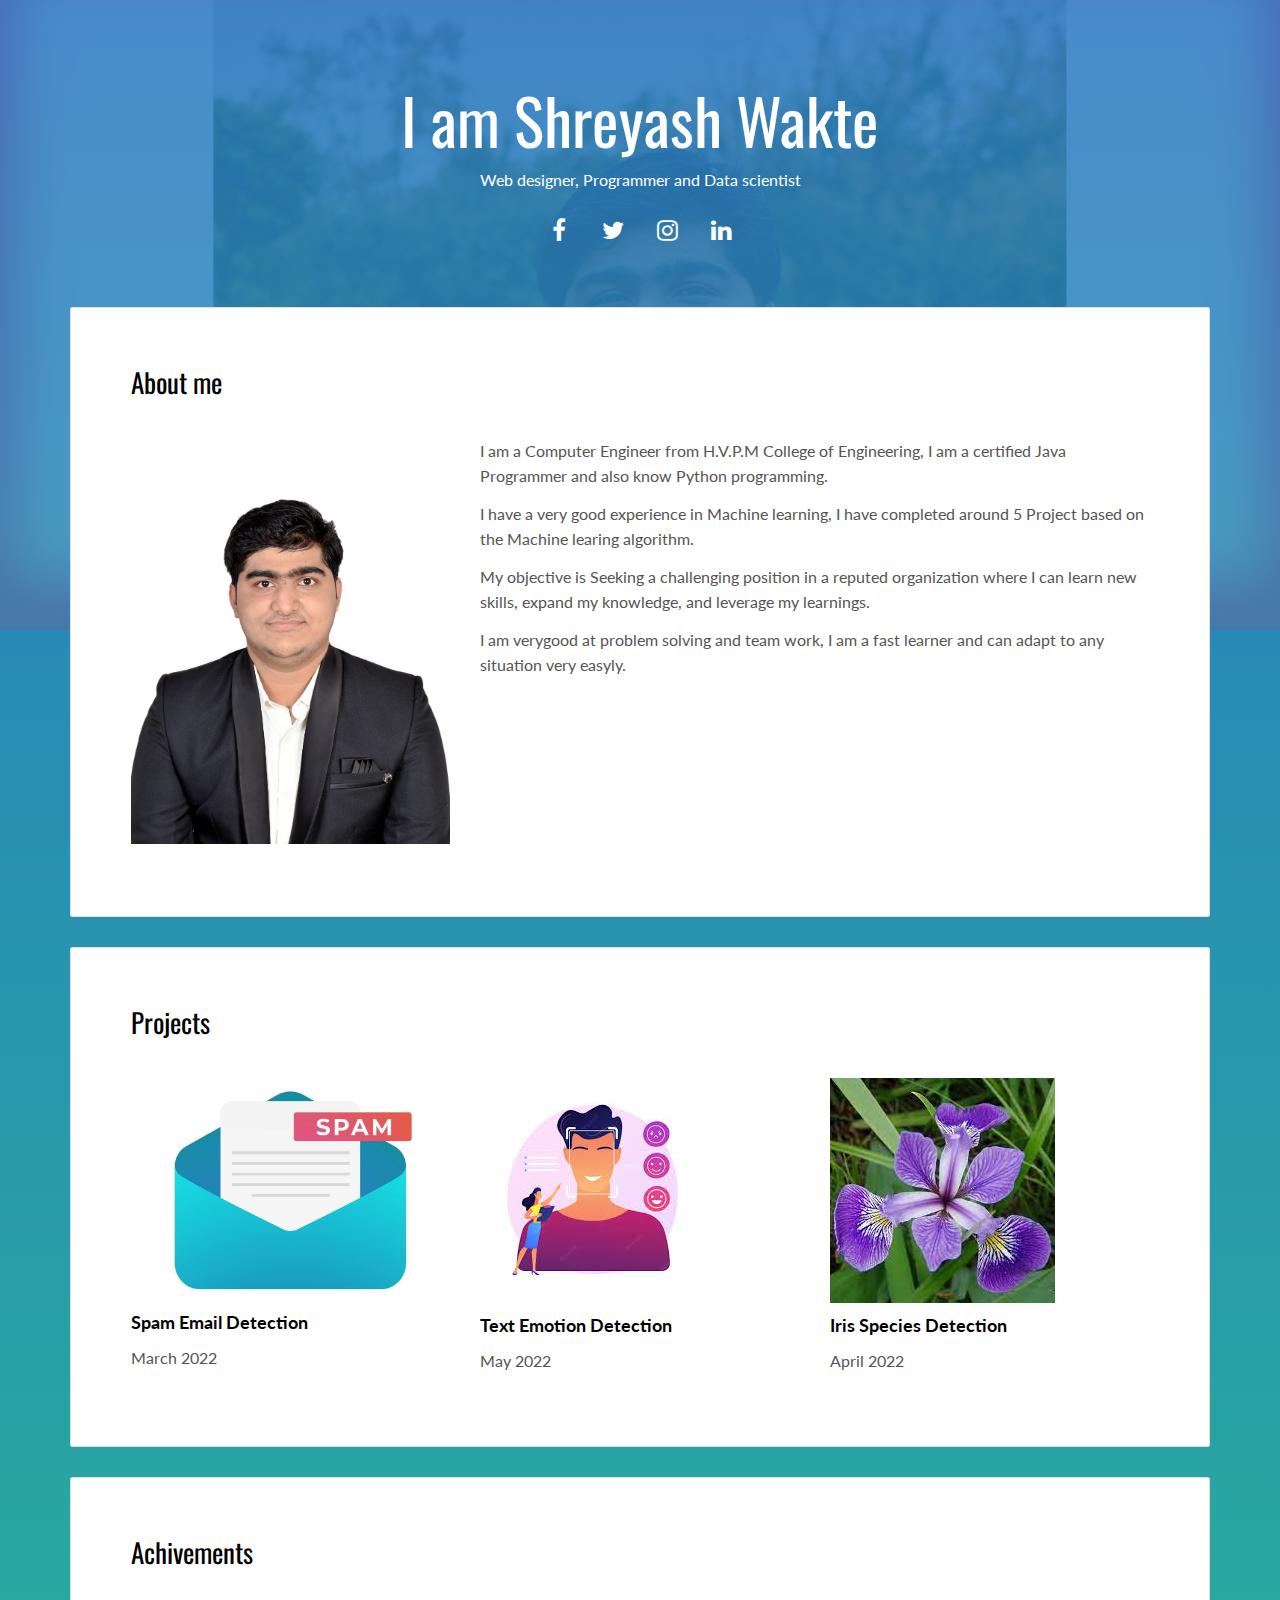
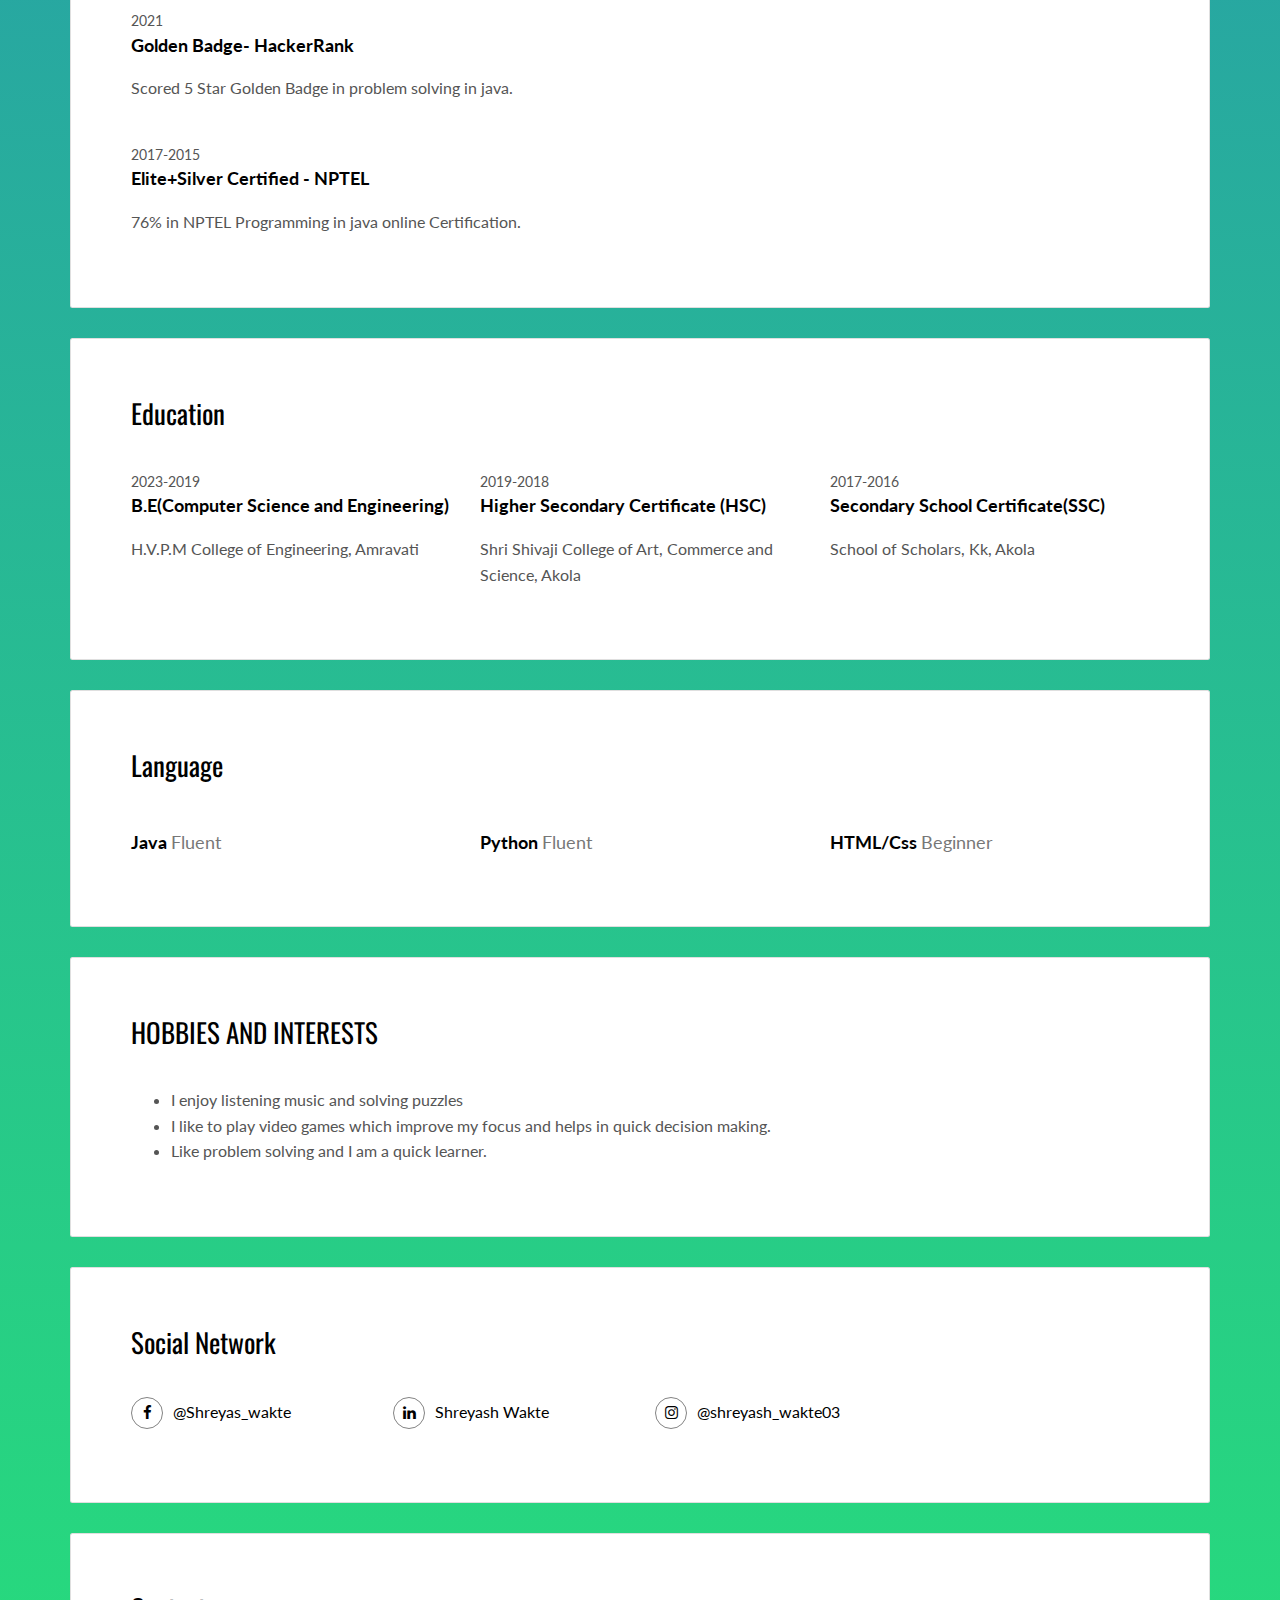
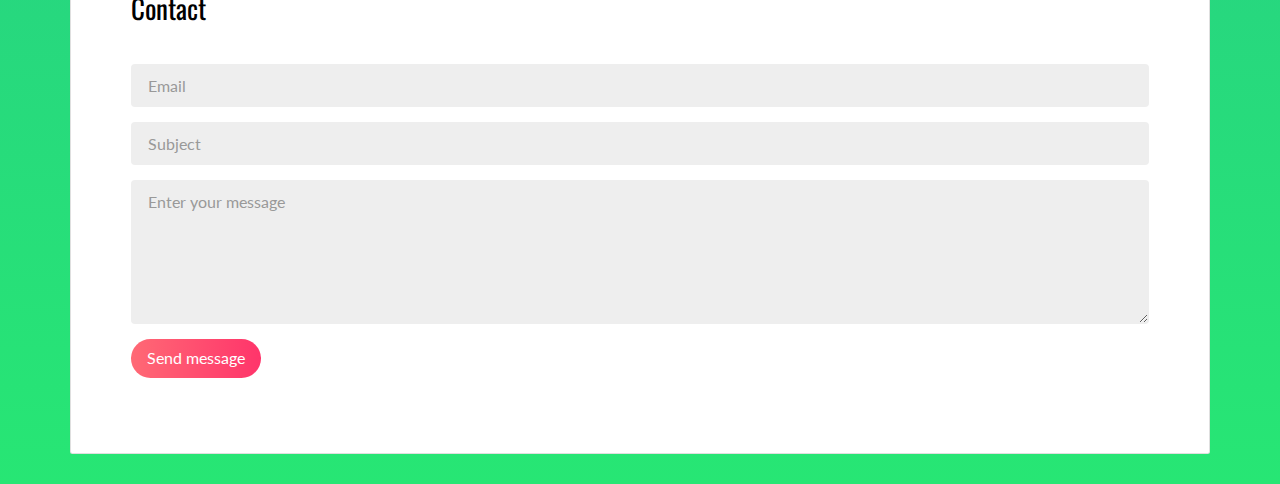
==== index.html @ 00ece470 "first commit" ====
<!DOCTYPE html>
<html lang="en">

<head>
    <meta charset="UTF-8">
    <meta content="IE=edge" http-equiv="X-UA-Compatible">
    <meta content="width=device-width,initial-scale=1" name="viewport">
    <meta content="description" name="description">
    <meta name="google" content="notranslate" />
    <meta content="Mashup templates have been developped by Orson.io team" name="author">

    <!-- Disable tap highlight on IE -->
    <meta name="msapplication-tap-highlight" content="no">

    <!-- <link href="./assets/favicon.ico" rel="icon"> -->

    <title>My Resume</title>

    <link href="port.css" rel="stylesheet">
</head>

<body>
    <div class="background-color-layer" style="background-image: url('./edited.jpg')">
    </div>
    <main class="content-wrapper">
        <header class="white-text-container section-container">
            <div class="text-center">
                <h1>I am Shreyash Wakte</h1>
                <p>Web designer, Programmer and Data scientist</p>
                <p>
                    <a class="fa-icon fa-icon-2x" href="https://www.facebook.com/shreyash.wakte" title="">
                        <i class="fa fa-facebook"></i>
                    </a>
                    <a class="fa-icon fa-icon-2x" href="https://twitter.com/" title="">
                        <i class="fa fa-twitter"></i>
                    </a>
                    <a href="" class="fa-icon fa-icon-2x"
                        href="https://www.instagram.com/invites/contact/?i=iofn5jqulzgn&utm_content=30twpvv" title="">
                        <i class="fa fa-instagram"></i>
                    </a>
                    <a class="fa-icon fa-icon-2x" href="https://www.linkedin.com/in/shreyash-wakte-8a5170222/" title="">
                        <i class="fa fa-linkedin"></i>
                    </a>
                </p>
            </div>
        </header>
        <div class="container">
            <div class="row">
                <div class="col-xs-12">

                    <div class="card">
                        <div class="card-block">
                            <h2>About me</h2>
                            <div class="row">
                                <div class="col-md-4">
                                    <p><img src="./passport photo.jpg" class="img-responsive" alt=""></p>
                                </div>
                                <div class="col-md-8">

                                    <p>I am a Computer Engineer from H.V.P.M College of Engineering, I am a certified
                                        Java Programmer and also know Python programming.</p>
                                    <p>I have a very good experience in Machine learning, I have completed around 5
                                        Project based on the Machine learing algorithm.</p>
                                    <P>My objective is Seeking a challenging position in a reputed organization where I
                                        can learn new skills, expand my knowledge, and leverage my learnings.</P>
                                    <p>I am verygood at problem solving and team work, I am a fast learner and can adapt
                                        to any situation very easyly.</p>
                                </div>
                            </div>
                        </div>
                    </div>
                    <div class="card">
                        <div class="card-block">
                            <h2>Projects</h2>
                            <div class="row">
                                <div class="col-md-4">
                                    <img src="./spam-email-icon.jpg" class="img-responsive" alt="">
                                    <h3 class="h5">Spam Email Detection</h3>
                                    <p>March 2022</p>
                                </div>
                                <div class="col-md-4">
                                    <img src="./images (3).jpg" class="img-responsive" alt="">
                                    <h3 class="h5">Text Emotion Detection</h3>
                                    <p>May 2022</p>
                                </div>
                                <div class="col-md-4">
                                    <img src="./iris species.jpg" class="img-responsive" alt="">
                                    <h3 class="h5">Iris Species Detection</h3>
                                    <p>April 2022</p>
                                </div>
                            </div>
                        </div>
                    </div>
                    <div class="card">
                        <div class="card-block">
                            <h2>Achivements</h2>
                            <div class="work-experience">
                                <small class="date">2021</small>
                                <h3 class="h5 date-title">Golden Badge-
                                    <a href="https://www.hackerrank.com/shreyash3wakte"
                                        title="Create professionnal website">HackerRank</a>
                                </h3>
                                <p>Scored 5 Star Golden Badge in problem solving in java.</p>
                            </div>

                            <div class="work-experience">
                                <small class="date">2017-2015</small>
                                <h3 class="h5 date-title">Elite+Silver Certified - <a
                                        href="https://archive.nptel.ac.in/noc/Ecertificate/?q=NPTEL21CS56S2309018303206179"
                                        title="">NPTEL</a></h3>

                                <p>76% in NPTEL Programming in java online
                                    Certification.
                                </p>
                            </div>
                        </div>
                    </div>
                    <div class="card">
                        <div class="card-block">
                            <h2>Education</h2>
                            <div class="row">
                                <div class="col-md-4">
                                    <div class="education-experience">
                                        <small class="date">2023-2019</small>
                                        <h3 class="h5 date-title">B.E(Computer Science and Engineering)</h3>
                                        <p>H.V.P.M College of Engineering, Amravati</p>
                                    </div>

                                </div>
                                <div class="col-md-4">
                                    <div class="education-experience">
                                        <small class="date">2019-2018</small>
                                        <h3 class="h5 date-title">Higher Secondary Certificate (HSC)</h3>
                                        <p>Shri Shivaji College of Art, Commerce and Science, Akola</p>
                                    </div>
                                </div>
                                <div class="col-md-4">
                                    <div class="education-experience">
                                        <small class="date">2017-2016</small>
                                        <h3 class="h5 date-title">Secondary School Certificate(SSC)</h3>
                                        <p>School of Scholars, Kk, Akola</p>
                                    </div>
                                </div>
                            </div>
                        </div>
                    </div>
                    <div class="card">
                        <div class="card-block">
                            <h2>Language</h2>
                            <div class="row">
                                <div class="col-md-4">
                                    <div class="language-experience">
                                        <h3 class="h5">Java <small>Fluent</small></h3>
                                    </div>
                                </div>
                                <div class="col-md-4">
                                    <div class="language-experience">
                                        <h3 class="h5">Python <small>Fluent</small></h3>
                                    </div>
                                </div>
                                <div class="col-md-4">
                                    <div class="language-experience">
                                        <h3 class="h5">HTML/Css <small>Beginner</small></h3>
                                    </div>
                                </div>
                            </div>
                        </div>
                    </div>
                    <div class="card">
                        <div class="card-block">
                            <h2>HOBBIES AND INTERESTS</h2>
                            <ul>
                                <li>I enjoy listening music and solving puzzles</li>
                                <li>I like to play video games which improve my focus and helps in
                                    quick decision making.</li>
                                <li>Like problem solving and I am a quick learner.</li>
                            </ul>
                        </div>
                    </div>
                    <div class="card">
                        <div class="card-block">
                            <h2>Social Network</h2>
                            <div class="row">
                                <div class="col-md-3">
                                    <p class="social-buttons"><a href="https://twitter.com/" title=""><span
                                                class="social-round-icon fa-icon"><i
                                                    class="fa fa-facebook"></i></span>@Shreyas_wakte</a></p>
                                </div>
                                <div class="col-md-3">
                                    <p class="social-buttons"><a
                                            href="https://www.linkedin.com/in/shreyash-wakte-8a5170222/" title=""><span
                                                class="social-round-icon fa-icon"><i
                                                    class="fa fa-linkedin"></i></span>Shreyash Wakte</a></p>
                                </div>
                                <div class="col-md-3">
                                    <p class="social-buttons"><a href="https://dribbble.com/" title=""><span
                                                class="social-round-icon fa-icon"><i
                                                    class="fa fa-instagram"></i></span>@shreyash_wakte03</a></p>
                                </div>
                            </div>
                        </div>
                    </div>
                    <div class="card">
                        <div class="card-block">
                            <h2>Contact</h2>
                            <form action="" class="reveal-content">
                                <div class="form-group">
                                    <input type="email" class="form-control" id="email" placeholder="Email">
                                </div>
                                <div class="form-group">
                                    <input type="text" class="form-control" id="subject" placeholder="Subject">
                                </div>
                                <div class="form-group">
                                    <textarea class="form-control" rows="5" placeholder="Enter your message"></textarea>
                                </div>
                                <div class="form-group">
                                    <button type="submit" class=" btn btn-primary">Send message</button>
                                </div>
                            </form>
                        </div>
                    </div>
                </div>
            </div>
        </div>

    </main>
</body>

</html>
---- port.css ----
@import url(https://fonts.googleapis.com/css?family=Lato:400,700|Oswald);
@import url(https://maxcdn.bootstrapcdn.com/font-awesome/4.7.0/css/font-awesome.min.css);

/*!
 * Bootstrap v3.3.7 (http://getbootstrap.com)
 * Copyright 2011-2016 Twitter, Inc.
 * Licensed under MIT (https://github.com/twbs/bootstrap/blob/master/LICENSE)
 */
/*! normalize.css v3.0.3 | MIT License | github.com/necolas/normalize.css */
html {
    font-family: sans-serif;
    -ms-text-size-adjust: 100%;
    -webkit-text-size-adjust: 100%
}

body {
    margin: 0
}

article,
aside,
details,
figcaption,
figure,
footer,
header,
hgroup,
main,
menu,
nav,
section,
summary {
    display: block
}

audio,
canvas,
progress,
video {
    display: inline-block;
    vertical-align: baseline
}

audio:not([controls]) {
    display: none;
    height: 0
}

[hidden],
template {
    display: none
}

a {
    background-color: transparent
}

a:active,
a:hover {
    outline: 0
}

abbr[title] {
    border-bottom: 1px dotted
}

b,
strong {
    font-weight: 700
}

dfn {
    font-style: italic
}

h1 {
    font-size: 2em;
    margin: .67em 0
}

mark {
    background: #ff0;
    color: #000
}

small {
    font-size: 80%
}

sub,
sup {
    font-size: 75%;
    line-height: 0;
    position: relative;
    vertical-align: baseline
}

sup {
    top: -.5em
}

sub {
    bottom: -.25em
}

img {
    border: 0
}

svg:not(:root) {
    overflow: hidden
}

figure {
    margin: 1em 40px
}

hr {
    box-sizing: content-box;
    height: 0
}

pre {
    overflow: auto
}

code,
kbd,
pre,
samp {
    font-family: monospace, monospace;
    font-size: 1em
}

button,
input,
optgroup,
select,
textarea {
    color: inherit;
    font: inherit;
    margin: 0
}

button {
    overflow: visible
}

button,
select {
    text-transform: none
}

button,
html input[type=button],
input[type=reset],
input[type=submit] {
    -webkit-appearance: button;
    cursor: pointer
}

button[disabled],
html input[disabled] {
    cursor: default
}

button::-moz-focus-inner,
input::-moz-focus-inner {
    border: 0;
    padding: 0
}

input {
    line-height: normal
}

input[type=checkbox],
input[type=radio] {
    box-sizing: border-box;
    padding: 0
}

input[type=number]::-webkit-inner-spin-button,
input[type=number]::-webkit-outer-spin-button {
    height: auto
}

input[type=search] {
    -webkit-appearance: textfield;
    box-sizing: content-box
}

input[type=search]::-webkit-search-cancel-button,
input[type=search]::-webkit-search-decoration {
    -webkit-appearance: none
}

fieldset {
    border: 1px solid silver;
    margin: 0 2px;
    padding: .35em .625em .75em
}

textarea {
    overflow: auto
}

optgroup {
    font-weight: 700
}

table {
    border-collapse: collapse;
    border-spacing: 0
}

td,
th {
    padding: 0
}

/*! Source: https://github.com/h5bp/html5-boilerplate/blob/master/src/css/main.css */
@media print {

    *,
    :after,
    :before {
        background: transparent !important;
        color: #000 !important;
        box-shadow: none !important;
        text-shadow: none !important
    }

    a,
    a:visited {
        text-decoration: underline
    }

    a[href]:after {
        content: " (" attr(href) ")"
    }

    abbr[title]:after {
        content: " (" attr(title) ")"
    }

    a[href^="#"]:after,
    a[href^="javascript:"]:after {
        content: ""
    }

    blockquote,
    pre {
        border: 1px solid #999;
        page-break-inside: avoid
    }

    thead {
        display: table-header-group
    }

    img,
    tr {
        page-break-inside: avoid
    }

    img {
        max-width: 100% !important
    }

    h2,
    h3,
    p {
        orphans: 3;
        widows: 3
    }

    h2,
    h3 {
        page-break-after: avoid
    }

    .navbar {
        display: none
    }

    .btn>.caret,
    .dropup>.btn>.caret {
        border-top-color: #000 !important
    }

    .label {
        border: 1px solid #000
    }

    .table {
        border-collapse: collapse !important
    }

    .table td,
    .table th {
        background-color: #fff !important
    }

    .table-bordered td,
    .table-bordered th {
        border: 1px solid #ddd !important
    }
}

*,
:after,
:before {
    -webkit-box-sizing: border-box;
    -moz-box-sizing: border-box;
    box-sizing: border-box
}

html {
    font-size: 10px;
    -webkit-tap-highlight-color: transparent
}

body {
    font-family: Lato, Helvetica, Arial, sans-serif;
    font-size: 16px;
    line-height: 1.58;
    color: #555;
    background-color: #fff
}

button,
input,
select,
textarea {
    font-family: inherit;
    font-size: inherit;
    line-height: inherit
}

a {
    color: #ff0060;
    text-decoration: none
}

a:focus,
a:hover {
    color: #b30043;
    text-decoration: underline
}

a:focus {
    outline: 5px auto -webkit-focus-ring-color;
    outline-offset: -2px
}

figure {
    margin: 0
}

img {
    vertical-align: middle
}

.img-responsive {
    display: block;
    max-width: 100%;
    height: auto
}

.img-rounded {
    border-radius: 6px
}

.img-thumbnail {
    padding: 4px;
    line-height: 1.58;
    background-color: #fff;
    border: 1px solid #ddd;
    border-radius: 4px;
    -webkit-transition: all .2s ease-in-out;
    -o-transition: all .2s ease-in-out;
    transition: all .2s ease-in-out;
    display: inline-block;
    max-width: 100%;
    height: auto
}

.img-circle {
    border-radius: 50%
}

hr {
    margin-top: 25px;
    margin-bottom: 25px;
    border: 0;
    border-top: 1px solid #eee
}

.sr-only {
    position: absolute;
    width: 1px;
    height: 1px;
    margin: -1px;
    padding: 0;
    overflow: hidden;
    clip: rect(0, 0, 0, 0);
    border: 0
}

.sr-only-focusable:active,
.sr-only-focusable:focus {
    position: static;
    width: auto;
    height: auto;
    margin: 0;
    overflow: visible;
    clip: auto
}

[role=button] {
    cursor: pointer
}

.h1,
.h2,
.h3,
.h4,
.h5,
.h6,
h1,
h2,
h3,
h4,
h5,
h6 {
    font-family: Oswald, Helvetica, Arial, sans-serif;
    font-weight: 400;
    line-height: 1.1;
    color: #000
}

.h1 .small,
.h1 small,
.h2 .small,
.h2 small,
.h3 .small,
.h3 small,
.h4 .small,
.h4 small,
.h5 .small,
.h5 small,
.h6 .small,
.h6 small,
h1 .small,
h1 small,
h2 .small,
h2 small,
h3 .small,
h3 small,
h4 .small,
h4 small,
h5 .small,
h5 small,
h6 .small,
h6 small {
    font-weight: 400;
    line-height: 1;
    color: #777
}

.h1,
.h2,
.h3,
h1,
h2,
h3 {
    margin-top: 25px;
    margin-bottom: 12.5px
}

.h1 .small,
.h1 small,
.h2 .small,
.h2 small,
.h3 .small,
.h3 small,
h1 .small,
h1 small,
h2 .small,
h2 small,
h3 .small,
h3 small {
    font-size: 65%
}

.h4,
.h5,
.h6,
h4,
h5,
h6 {
    margin-top: 12.5px;
    margin-bottom: 12.5px
}

.h4 .small,
.h4 small,
.h5 .small,
.h5 small,
.h6 .small,
.h6 small,
h4 .small,
h4 small,
h5 .small,
h5 small,
h6 .small,
h6 small {
    font-size: 75%
}

.h1,
h1 {
    font-size: 63px
}

.h2,
h2 {
    font-size: 27px
}

.h3,
.h4,
h3,
h4 {
    font-size: 20px
}

.h5,
h5 {
    font-size: 18px
}

.h6,
h6 {
    font-size: 14px
}

p {
    margin: 0 0 12.5px
}

.lead {
    margin-bottom: 25px;
    font-size: 18px;
    font-weight: 300;
    line-height: 1.4
}

@media (min-width:768px) {
    .lead {
        font-size: 24px
    }
}

.small,
small {
    font-size: 87%
}

.mark,
mark {
    background-color: #fcf8e3;
    padding: .2em
}

.text-left {
    text-align: left
}

.text-right {
    text-align: right
}

.text-center {
    text-align: center
}

.text-justify {
    text-align: justify
}

.text-nowrap {
    white-space: nowrap
}

.text-lowercase {
    text-transform: lowercase
}

.initialism,
.text-uppercase {
    text-transform: uppercase
}

.text-capitalize {
    text-transform: capitalize
}

.text-muted {
    color: #777
}

.text-primary {
    color: #ff0060
}

a.text-primary:focus,
a.text-primary:hover {
    color: #cc004d
}

.text-success {
    color: #fff
}

a.text-success:focus,
a.text-success:hover {
    color: #e6e6e6
}

.text-info {
    color: #31708f
}

a.text-info:focus,
a.text-info:hover {
    color: #245269
}

.text-warning {
    color: #8a6d3b
}

a.text-warning:focus,
a.text-warning:hover {
    color: #66512c
}

.text-danger {
    color: #fff
}

a.text-danger:focus,
a.text-danger:hover {
    color: #e6e6e6
}

.bg-primary {
    color: #fff;
    background-color: #ff0060
}

a.bg-primary:focus,
a.bg-primary:hover {
    background-color: #cc004d
}

.bg-success {
    background-color: #87e329
}

a.bg-success:focus,
a.bg-success:hover {
    background-color: #6dc019
}

.bg-info {
    background-color: #d9edf7
}

a.bg-info:focus,
a.bg-info:hover {
    background-color: #afd9ee
}

.bg-warning {
    background-color: #fcf8e3
}

a.bg-warning:focus,
a.bg-warning:hover {
    background-color: #f7ecb5
}

.bg-danger {
    background-color: #ff2c74
}

a.bg-danger:focus,
a.bg-danger:hover {
    background-color: #f80055
}

.page-header {
    padding-bottom: 11.5px;
    margin: 50px 0 25px;
    border-bottom: 1px solid #eee
}

ol,
ul {
    margin-top: 0;
    margin-bottom: 12.5px
}

ol ol,
ol ul,
ul ol,
ul ul {
    margin-bottom: 0
}

.list-inline,
.list-unstyled {
    padding-left: 0;
    list-style: none
}

.list-inline {
    margin-left: -5px
}

.list-inline>li {
    display: inline-block;
    padding-left: 5px;
    padding-right: 5px
}

dl {
    margin-top: 0;
    margin-bottom: 25px
}

dd,
dt {
    line-height: 1.58
}

dt {
    font-weight: 700
}

dd {
    margin-left: 0
}

.dl-horizontal dd:after,
.dl-horizontal dd:before {
    content: " ";
    display: table
}

.dl-horizontal dd:after {
    clear: both
}

@media (min-width:768px) {
    .dl-horizontal dt {
        float: left;
        width: 160px;
        clear: left;
        text-align: right;
        overflow: hidden;
        text-overflow: ellipsis;
        white-space: nowrap
    }

    .dl-horizontal dd {
        margin-left: 180px
    }
}

abbr[data-original-title],
abbr[title] {
    cursor: help;
    border-bottom: 1px dotted #777
}

.initialism {
    font-size: 90%
}

blockquote {
    padding: 12.5px 25px;
    margin: 0 0 25px;
    font-size: 20px;
    border-left: 5px solid #eee
}

blockquote ol:last-child,
blockquote p:last-child,
blockquote ul:last-child {
    margin-bottom: 0
}

blockquote .small,
blockquote footer,
blockquote small {
    display: block;
    font-size: 80%;
    line-height: 1.58;
    color: #777
}

blockquote .small:before,
blockquote footer:before,
blockquote small:before {
    content: "\2014   \A0"
}

.blockquote-reverse,
blockquote.pull-right {
    padding-right: 15px;
    padding-left: 0;
    border-right: 5px solid #eee;
    border-left: 0;
    text-align: right
}

.blockquote-reverse .small:before,
.blockquote-reverse footer:before,
.blockquote-reverse small:before,
blockquote.pull-right .small:before,
blockquote.pull-right footer:before,
blockquote.pull-right small:before {
    content: ""
}

.blockquote-reverse .small:after,
.blockquote-reverse footer:after,
.blockquote-reverse small:after,
blockquote.pull-right .small:after,
blockquote.pull-right footer:after,
blockquote.pull-right small:after {
    content: "\A0   \2014"
}

address {
    margin-bottom: 25px;
    font-style: normal;
    line-height: 1.58
}

code,
kbd,
pre,
samp {
    font-family: Menlo, Monaco, Consolas, Courier New, monospace
}

code {
    color: #c7254e;
    background-color: #f9f2f4;
    border-radius: 4px
}

code,
kbd {
    padding: 2px 4px;
    font-size: 90%
}

kbd {
    color: #fff;
    background-color: #333;
    border-radius: 3px;
    box-shadow: inset 0 -1px 0 rgba(0, 0, 0, .25)
}

kbd kbd {
    padding: 0;
    font-size: 100%;
    font-weight: 700;
    box-shadow: none
}

pre {
    display: block;
    padding: 12px;
    margin: 0 0 12.5px;
    font-size: 15px;
    line-height: 1.58;
    word-break: break-all;
    word-wrap: break-word;
    color: #333;
    background-color: #f5f5f5;
    border: 1px solid #ccc;
    border-radius: 4px
}

pre code {
    padding: 0;
    font-size: inherit;
    color: inherit;
    white-space: pre-wrap;
    background-color: transparent;
    border-radius: 0
}

.pre-scrollable {
    max-height: 340px;
    overflow-y: scroll
}

.container {
    margin-right: auto;
    margin-left: auto;
    padding-left: 15px;
    padding-right: 15px
}

.container:after,
.container:before {
    content: " ";
    display: table
}

.container:after {
    clear: both
}

@media (min-width:768px) {
    .container {
        width: 750px
    }
}

@media (min-width:992px) {
    .container {
        width: 970px
    }
}

@media (min-width:1200px) {
    .container {
        width: 1170px
    }
}

.container-fluid {
    margin-right: auto;
    margin-left: auto;
    padding-left: 15px;
    padding-right: 15px
}

.container-fluid:after,
.container-fluid:before {
    content: " ";
    display: table
}

.container-fluid:after {
    clear: both
}

.row {
    margin-left: -15px;
    margin-right: -15px
}

.row:after,
.row:before {
    content: " ";
    display: table
}

.row:after {
    clear: both
}

.col-lg-1,
.col-lg-2,
.col-lg-3,
.col-lg-4,
.col-lg-5,
.col-lg-6,
.col-lg-7,
.col-lg-8,
.col-lg-9,
.col-lg-10,
.col-lg-11,
.col-lg-12,
.col-md-1,
.col-md-2,
.col-md-3,
.col-md-4,
.col-md-5,
.col-md-6,
.col-md-7,
.col-md-8,
.col-md-9,
.col-md-10,
.col-md-11,
.col-md-12,
.col-sm-1,
.col-sm-2,
.col-sm-3,
.col-sm-4,
.col-sm-5,
.col-sm-6,
.col-sm-7,
.col-sm-8,
.col-sm-9,
.col-sm-10,
.col-sm-11,
.col-sm-12,
.col-xs-1,
.col-xs-2,
.col-xs-3,
.col-xs-4,
.col-xs-5,
.col-xs-6,
.col-xs-7,
.col-xs-8,
.col-xs-9,
.col-xs-10,
.col-xs-11,
.col-xs-12 {
    position: relative;
    min-height: 1px;
    padding-left: 15px;
    padding-right: 15px
}

.col-xs-1,
.col-xs-2,
.col-xs-3,
.col-xs-4,
.col-xs-5,
.col-xs-6,
.col-xs-7,
.col-xs-8,
.col-xs-9,
.col-xs-10,
.col-xs-11,
.col-xs-12 {
    float: left
}

.col-xs-1 {
    width: 8.33333%
}

.col-xs-2 {
    width: 16.66667%
}

.col-xs-3 {
    width: 25%
}

.col-xs-4 {
    width: 33.33333%
}

.col-xs-5 {
    width: 41.66667%
}

.col-xs-6 {
    width: 50%
}

.col-xs-7 {
    width: 58.33333%
}

.col-xs-8 {
    width: 66.66667%
}

.col-xs-9 {
    width: 75%
}

.col-xs-10 {
    width: 83.33333%
}

.col-xs-11 {
    width: 91.66667%
}

.col-xs-12 {
    width: 100%
}

.col-xs-pull-0 {
    right: auto
}

.col-xs-pull-1 {
    right: 8.33333%
}

.col-xs-pull-2 {
    right: 16.66667%
}

.col-xs-pull-3 {
    right: 25%
}

.col-xs-pull-4 {
    right: 33.33333%
}

.col-xs-pull-5 {
    right: 41.66667%
}

.col-xs-pull-6 {
    right: 50%
}

.col-xs-pull-7 {
    right: 58.33333%
}

.col-xs-pull-8 {
    right: 66.66667%
}

.col-xs-pull-9 {
    right: 75%
}

.col-xs-pull-10 {
    right: 83.33333%
}

.col-xs-pull-11 {
    right: 91.66667%
}

.col-xs-pull-12 {
    right: 100%
}

.col-xs-push-0 {
    left: auto
}

.col-xs-push-1 {
    left: 8.33333%
}

.col-xs-push-2 {
    left: 16.66667%
}

.col-xs-push-3 {
    left: 25%
}

.col-xs-push-4 {
    left: 33.33333%
}

.col-xs-push-5 {
    left: 41.66667%
}

.col-xs-push-6 {
    left: 50%
}

.col-xs-push-7 {
    left: 58.33333%
}

.col-xs-push-8 {
    left: 66.66667%
}

.col-xs-push-9 {
    left: 75%
}

.col-xs-push-10 {
    left: 83.33333%
}

.col-xs-push-11 {
    left: 91.66667%
}

.col-xs-push-12 {
    left: 100%
}

.col-xs-offset-0 {
    margin-left: 0
}

.col-xs-offset-1 {
    margin-left: 8.33333%
}

.col-xs-offset-2 {
    margin-left: 16.66667%
}

.col-xs-offset-3 {
    margin-left: 25%
}

.col-xs-offset-4 {
    margin-left: 33.33333%
}

.col-xs-offset-5 {
    margin-left: 41.66667%
}

.col-xs-offset-6 {
    margin-left: 50%
}

.col-xs-offset-7 {
    margin-left: 58.33333%
}

.col-xs-offset-8 {
    margin-left: 66.66667%
}

.col-xs-offset-9 {
    margin-left: 75%
}

.col-xs-offset-10 {
    margin-left: 83.33333%
}

.col-xs-offset-11 {
    margin-left: 91.66667%
}

.col-xs-offset-12 {
    margin-left: 100%
}

@media (min-width:768px) {

    .col-sm-1,
    .col-sm-2,
    .col-sm-3,
    .col-sm-4,
    .col-sm-5,
    .col-sm-6,
    .col-sm-7,
    .col-sm-8,
    .col-sm-9,
    .col-sm-10,
    .col-sm-11,
    .col-sm-12 {
        float: left
    }

    .col-sm-1 {
        width: 8.33333%
    }

    .col-sm-2 {
        width: 16.66667%
    }

    .col-sm-3 {
        width: 25%
    }

    .col-sm-4 {
        width: 33.33333%
    }

    .col-sm-5 {
        width: 41.66667%
    }

    .col-sm-6 {
        width: 50%
    }

    .col-sm-7 {
        width: 58.33333%
    }

    .col-sm-8 {
        width: 66.66667%
    }

    .col-sm-9 {
        width: 75%
    }

    .col-sm-10 {
        width: 83.33333%
    }

    .col-sm-11 {
        width: 91.66667%
    }

    .col-sm-12 {
        width: 100%
    }

    .col-sm-pull-0 {
        right: auto
    }

    .col-sm-pull-1 {
        right: 8.33333%
    }

    .col-sm-pull-2 {
        right: 16.66667%
    }

    .col-sm-pull-3 {
        right: 25%
    }

    .col-sm-pull-4 {
        right: 33.33333%
    }

    .col-sm-pull-5 {
        right: 41.66667%
    }

    .col-sm-pull-6 {
        right: 50%
    }

    .col-sm-pull-7 {
        right: 58.33333%
    }

    .col-sm-pull-8 {
        right: 66.66667%
    }

    .col-sm-pull-9 {
        right: 75%
    }

    .col-sm-pull-10 {
        right: 83.33333%
    }

    .col-sm-pull-11 {
        right: 91.66667%
    }

    .col-sm-pull-12 {
        right: 100%
    }

    .col-sm-push-0 {
        left: auto
    }

    .col-sm-push-1 {
        left: 8.33333%
    }

    .col-sm-push-2 {
        left: 16.66667%
    }

    .col-sm-push-3 {
        left: 25%
    }

    .col-sm-push-4 {
        left: 33.33333%
    }

    .col-sm-push-5 {
        left: 41.66667%
    }

    .col-sm-push-6 {
        left: 50%
    }

    .col-sm-push-7 {
        left: 58.33333%
    }

    .col-sm-push-8 {
        left: 66.66667%
    }

    .col-sm-push-9 {
        left: 75%
    }

    .col-sm-push-10 {
        left: 83.33333%
    }

    .col-sm-push-11 {
        left: 91.66667%
    }

    .col-sm-push-12 {
        left: 100%
    }

    .col-sm-offset-0 {
        margin-left: 0
    }

    .col-sm-offset-1 {
        margin-left: 8.33333%
    }

    .col-sm-offset-2 {
        margin-left: 16.66667%
    }

    .col-sm-offset-3 {
        margin-left: 25%
    }

    .col-sm-offset-4 {
        margin-left: 33.33333%
    }

    .col-sm-offset-5 {
        margin-left: 41.66667%
    }

    .col-sm-offset-6 {
        margin-left: 50%
    }

    .col-sm-offset-7 {
        margin-left: 58.33333%
    }

    .col-sm-offset-8 {
        margin-left: 66.66667%
    }

    .col-sm-offset-9 {
        margin-left: 75%
    }

    .col-sm-offset-10 {
        margin-left: 83.33333%
    }

    .col-sm-offset-11 {
        margin-left: 91.66667%
    }

    .col-sm-offset-12 {
        margin-left: 100%
    }
}

@media (min-width:992px) {

    .col-md-1,
    .col-md-2,
    .col-md-3,
    .col-md-4,
    .col-md-5,
    .col-md-6,
    .col-md-7,
    .col-md-8,
    .col-md-9,
    .col-md-10,
    .col-md-11,
    .col-md-12 {
        float: left
    }

    .col-md-1 {
        width: 8.33333%
    }

    .col-md-2 {
        width: 16.66667%
    }

    .col-md-3 {
        width: 25%
    }

    .col-md-4 {
        width: 33.33333%
    }

    .col-md-5 {
        width: 41.66667%
    }

    .col-md-6 {
        width: 50%
    }

    .col-md-7 {
        width: 58.33333%
    }

    .col-md-8 {
        width: 66.66667%
    }

    .col-md-9 {
        width: 75%
    }

    .col-md-10 {
        width: 83.33333%
    }

    .col-md-11 {
        width: 91.66667%
    }

    .col-md-12 {
        width: 100%
    }

    .col-md-pull-0 {
        right: auto
    }

    .col-md-pull-1 {
        right: 8.33333%
    }

    .col-md-pull-2 {
        right: 16.66667%
    }

    .col-md-pull-3 {
        right: 25%
    }

    .col-md-pull-4 {
        right: 33.33333%
    }

    .col-md-pull-5 {
        right: 41.66667%
    }

    .col-md-pull-6 {
        right: 50%
    }

    .col-md-pull-7 {
        right: 58.33333%
    }

    .col-md-pull-8 {
        right: 66.66667%
    }

    .col-md-pull-9 {
        right: 75%
    }

    .col-md-pull-10 {
        right: 83.33333%
    }

    .col-md-pull-11 {
        right: 91.66667%
    }

    .col-md-pull-12 {
        right: 100%
    }

    .col-md-push-0 {
        left: auto
    }

    .col-md-push-1 {
        left: 8.33333%
    }

    .col-md-push-2 {
        left: 16.66667%
    }

    .col-md-push-3 {
        left: 25%
    }

    .col-md-push-4 {
        left: 33.33333%
    }

    .col-md-push-5 {
        left: 41.66667%
    }

    .col-md-push-6 {
        left: 50%
    }

    .col-md-push-7 {
        left: 58.33333%
    }

    .col-md-push-8 {
        left: 66.66667%
    }

    .col-md-push-9 {
        left: 75%
    }

    .col-md-push-10 {
        left: 83.33333%
    }

    .col-md-push-11 {
        left: 91.66667%
    }

    .col-md-push-12 {
        left: 100%
    }

    .col-md-offset-0 {
        margin-left: 0
    }

    .col-md-offset-1 {
        margin-left: 8.33333%
    }

    .col-md-offset-2 {
        margin-left: 16.66667%
    }

    .col-md-offset-3 {
        margin-left: 25%
    }

    .col-md-offset-4 {
        margin-left: 33.33333%
    }

    .col-md-offset-5 {
        margin-left: 41.66667%
    }

    .col-md-offset-6 {
        margin-left: 50%
    }

    .col-md-offset-7 {
        margin-left: 58.33333%
    }

    .col-md-offset-8 {
        margin-left: 66.66667%
    }

    .col-md-offset-9 {
        margin-left: 75%
    }

    .col-md-offset-10 {
        margin-left: 83.33333%
    }

    .col-md-offset-11 {
        margin-left: 91.66667%
    }

    .col-md-offset-12 {
        margin-left: 100%
    }
}

@media (min-width:1200px) {

    .col-lg-1,
    .col-lg-2,
    .col-lg-3,
    .col-lg-4,
    .col-lg-5,
    .col-lg-6,
    .col-lg-7,
    .col-lg-8,
    .col-lg-9,
    .col-lg-10,
    .col-lg-11,
    .col-lg-12 {
        float: left
    }

    .col-lg-1 {
        width: 8.33333%
    }

    .col-lg-2 {
        width: 16.66667%
    }

    .col-lg-3 {
        width: 25%
    }

    .col-lg-4 {
        width: 33.33333%
    }

    .col-lg-5 {
        width: 41.66667%
    }

    .col-lg-6 {
        width: 50%
    }

    .col-lg-7 {
        width: 58.33333%
    }

    .col-lg-8 {
        width: 66.66667%
    }

    .col-lg-9 {
        width: 75%
    }

    .col-lg-10 {
        width: 83.33333%
    }

    .col-lg-11 {
        width: 91.66667%
    }

    .col-lg-12 {
        width: 100%
    }

    .col-lg-pull-0 {
        right: auto
    }

    .col-lg-pull-1 {
        right: 8.33333%
    }

    .col-lg-pull-2 {
        right: 16.66667%
    }

    .col-lg-pull-3 {
        right: 25%
    }

    .col-lg-pull-4 {
        right: 33.33333%
    }

    .col-lg-pull-5 {
        right: 41.66667%
    }

    .col-lg-pull-6 {
        right: 50%
    }

    .col-lg-pull-7 {
        right: 58.33333%
    }

    .col-lg-pull-8 {
        right: 66.66667%
    }

    .col-lg-pull-9 {
        right: 75%
    }

    .col-lg-pull-10 {
        right: 83.33333%
    }

    .col-lg-pull-11 {
        right: 91.66667%
    }

    .col-lg-pull-12 {
        right: 100%
    }

    .col-lg-push-0 {
        left: auto
    }

    .col-lg-push-1 {
        left: 8.33333%
    }

    .col-lg-push-2 {
        left: 16.66667%
    }

    .col-lg-push-3 {
        left: 25%
    }

    .col-lg-push-4 {
        left: 33.33333%
    }

    .col-lg-push-5 {
        left: 41.66667%
    }

    .col-lg-push-6 {
        left: 50%
    }

    .col-lg-push-7 {
        left: 58.33333%
    }

    .col-lg-push-8 {
        left: 66.66667%
    }

    .col-lg-push-9 {
        left: 75%
    }

    .col-lg-push-10 {
        left: 83.33333%
    }

    .col-lg-push-11 {
        left: 91.66667%
    }

    .col-lg-push-12 {
        left: 100%
    }

    .col-lg-offset-0 {
        margin-left: 0
    }

    .col-lg-offset-1 {
        margin-left: 8.33333%
    }

    .col-lg-offset-2 {
        margin-left: 16.66667%
    }

    .col-lg-offset-3 {
        margin-left: 25%
    }

    .col-lg-offset-4 {
        margin-left: 33.33333%
    }

    .col-lg-offset-5 {
        margin-left: 41.66667%
    }

    .col-lg-offset-6 {
        margin-left: 50%
    }

    .col-lg-offset-7 {
        margin-left: 58.33333%
    }

    .col-lg-offset-8 {
        margin-left: 66.66667%
    }

    .col-lg-offset-9 {
        margin-left: 75%
    }

    .col-lg-offset-10 {
        margin-left: 83.33333%
    }

    .col-lg-offset-11 {
        margin-left: 91.66667%
    }

    .col-lg-offset-12 {
        margin-left: 100%
    }
}

table {
    background-color: transparent
}

caption {
    padding-top: 8px;
    padding-bottom: 8px;
    color: #777
}

caption,
th {
    text-align: left
}

.table {
    width: 100%;
    max-width: 100%;
    margin-bottom: 25px
}

.table>tbody>tr>td,
.table>tbody>tr>th,
.table>tfoot>tr>td,
.table>tfoot>tr>th,
.table>thead>tr>td,
.table>thead>tr>th {
    padding: 8px;
    line-height: 1.58;
    vertical-align: top;
    border-top: 1px solid #ddd
}

.table>thead>tr>th {
    vertical-align: bottom;
    border-bottom: 2px solid #ddd
}

.table>caption+thead>tr:first-child>td,
.table>caption+thead>tr:first-child>th,
.table>colgroup+thead>tr:first-child>td,
.table>colgroup+thead>tr:first-child>th,
.table>thead:first-child>tr:first-child>td,
.table>thead:first-child>tr:first-child>th {
    border-top: 0
}

.table>tbody+tbody {
    border-top: 2px solid #ddd
}

.table .table {
    background-color: #fff
}

.table-condensed>tbody>tr>td,
.table-condensed>tbody>tr>th,
.table-condensed>tfoot>tr>td,
.table-condensed>tfoot>tr>th,
.table-condensed>thead>tr>td,
.table-condensed>thead>tr>th {
    padding: 5px
}

.table-bordered,
.table-bordered>tbody>tr>td,
.table-bordered>tbody>tr>th,
.table-bordered>tfoot>tr>td,
.table-bordered>tfoot>tr>th,
.table-bordered>thead>tr>td,
.table-bordered>thead>tr>th {
    border: 1px solid #ddd
}

.table-bordered>thead>tr>td,
.table-bordered>thead>tr>th {
    border-bottom-width: 2px
}

.table-striped>tbody>tr:nth-of-type(odd) {
    background-color: #f9f9f9
}

.table-hover>tbody>tr:hover {
    background-color: #f5f5f5
}

table col[class*=col-] {
    position: static;
    float: none;
    display: table-column
}

table td[class*=col-],
table th[class*=col-] {
    position: static;
    float: none;
    display: table-cell
}

.table>tbody>tr.active>td,
.table>tbody>tr.active>th,
.table>tbody>tr>td.active,
.table>tbody>tr>th.active,
.table>tfoot>tr.active>td,
.table>tfoot>tr.active>th,
.table>tfoot>tr>td.active,
.table>tfoot>tr>th.active,
.table>thead>tr.active>td,
.table>thead>tr.active>th,
.table>thead>tr>td.active,
.table>thead>tr>th.active {
    background-color: #f5f5f5
}

.table-hover>tbody>tr.active:hover>td,
.table-hover>tbody>tr.active:hover>th,
.table-hover>tbody>tr:hover>.active,
.table-hover>tbody>tr>td.active:hover,
.table-hover>tbody>tr>th.active:hover {
    background-color: #e8e8e8
}

.table>tbody>tr.success>td,
.table>tbody>tr.success>th,
.table>tbody>tr>td.success,
.table>tbody>tr>th.success,
.table>tfoot>tr.success>td,
.table>tfoot>tr.success>th,
.table>tfoot>tr>td.success,
.table>tfoot>tr>th.success,
.table>thead>tr.success>td,
.table>thead>tr.success>th,
.table>thead>tr>td.success,
.table>thead>tr>th.success {
    background-color: #87e329
}

.table-hover>tbody>tr.success:hover>td,
.table-hover>tbody>tr.success:hover>th,
.table-hover>tbody>tr:hover>.success,
.table-hover>tbody>tr>td.success:hover,
.table-hover>tbody>tr>th.success:hover {
    background-color: #7ad61c
}

.table>tbody>tr.info>td,
.table>tbody>tr.info>th,
.table>tbody>tr>td.info,
.table>tbody>tr>th.info,
.table>tfoot>tr.info>td,
.table>tfoot>tr.info>th,
.table>tfoot>tr>td.info,
.table>tfoot>tr>th.info,
.table>thead>tr.info>td,
.table>thead>tr.info>th,
.table>thead>tr>td.info,
.table>thead>tr>th.info {
    background-color: #d9edf7
}

.table-hover>tbody>tr.info:hover>td,
.table-hover>tbody>tr.info:hover>th,
.table-hover>tbody>tr:hover>.info,
.table-hover>tbody>tr>td.info:hover,
.table-hover>tbody>tr>th.info:hover {
    background-color: #c4e3f3
}

.table>tbody>tr.warning>td,
.table>tbody>tr.warning>th,
.table>tbody>tr>td.warning,
.table>tbody>tr>th.warning,
.table>tfoot>tr.warning>td,
.table>tfoot>tr.warning>th,
.table>tfoot>tr>td.warning,
.table>tfoot>tr>th.warning,
.table>thead>tr.warning>td,
.table>thead>tr.warning>th,
.table>thead>tr>td.warning,
.table>thead>tr>th.warning {
    background-color: #fcf8e3
}

.table-hover>tbody>tr.warning:hover>td,
.table-hover>tbody>tr.warning:hover>th,
.table-hover>tbody>tr:hover>.warning,
.table-hover>tbody>tr>td.warning:hover,
.table-hover>tbody>tr>th.warning:hover {
    background-color: #faf2cc
}

.table>tbody>tr.danger>td,
.table>tbody>tr.danger>th,
.table>tbody>tr>td.danger,
.table>tbody>tr>th.danger,
.table>tfoot>tr.danger>td,
.table>tfoot>tr.danger>th,
.table>tfoot>tr>td.danger,
.table>tfoot>tr>th.danger,
.table>thead>tr.danger>td,
.table>thead>tr.danger>th,
.table>thead>tr>td.danger,
.table>thead>tr>th.danger {
    background-color: #ff2c74
}

.table-hover>tbody>tr.danger:hover>td,
.table-hover>tbody>tr.danger:hover>th,
.table-hover>tbody>tr:hover>.danger,
.table-hover>tbody>tr>td.danger:hover,
.table-hover>tbody>tr>th.danger:hover {
    background-color: #ff1363
}

.table-responsive {
    overflow-x: auto;
    min-height: .01%
}

@media screen and (max-width:767px) {
    .table-responsive {
        width: 100%;
        margin-bottom: 18.75px;
        overflow-y: hidden;
        -ms-overflow-style: -ms-autohiding-scrollbar;
        border: 1px solid #ddd
    }

    .table-responsive>.table {
        margin-bottom: 0
    }

    .table-responsive>.table>tbody>tr>td,
    .table-responsive>.table>tbody>tr>th,
    .table-responsive>.table>tfoot>tr>td,
    .table-responsive>.table>tfoot>tr>th,
    .table-responsive>.table>thead>tr>td,
    .table-responsive>.table>thead>tr>th {
        white-space: nowrap
    }

    .table-responsive>.table-bordered {
        border: 0
    }

    .table-responsive>.table-bordered>tbody>tr>td:first-child,
    .table-responsive>.table-bordered>tbody>tr>th:first-child,
    .table-responsive>.table-bordered>tfoot>tr>td:first-child,
    .table-responsive>.table-bordered>tfoot>tr>th:first-child,
    .table-responsive>.table-bordered>thead>tr>td:first-child,
    .table-responsive>.table-bordered>thead>tr>th:first-child {
        border-left: 0
    }

    .table-responsive>.table-bordered>tbody>tr>td:last-child,
    .table-responsive>.table-bordered>tbody>tr>th:last-child,
    .table-responsive>.table-bordered>tfoot>tr>td:last-child,
    .table-responsive>.table-bordered>tfoot>tr>th:last-child,
    .table-responsive>.table-bordered>thead>tr>td:last-child,
    .table-responsive>.table-bordered>thead>tr>th:last-child {
        border-right: 0
    }

    .table-responsive>.table-bordered>tbody>tr:last-child>td,
    .table-responsive>.table-bordered>tbody>tr:last-child>th,
    .table-responsive>.table-bordered>tfoot>tr:last-child>td,
    .table-responsive>.table-bordered>tfoot>tr:last-child>th {
        border-bottom: 0
    }
}

fieldset {
    margin: 0;
    min-width: 0
}

fieldset,
legend {
    padding: 0;
    border: 0
}

legend {
    display: block;
    width: 100%;
    margin-bottom: 25px;
    font-size: 24px;
    line-height: inherit;
    color: #333;
    border-bottom: 1px solid #e5e5e5
}

label {
    display: inline-block;
    max-width: 100%;
    margin-bottom: 5px;
    font-weight: 700
}

input[type=search] {
    -webkit-box-sizing: border-box;
    -moz-box-sizing: border-box;
    box-sizing: border-box
}

input[type=checkbox],
input[type=radio] {
    margin: 4px 0 0;
    margin-top: 1px\9;
    line-height: normal
}

input[type=file] {
    display: block
}

input[type=range] {
    display: block;
    width: 100%
}

select[multiple],
select[size] {
    height: auto
}

input[type=checkbox]:focus,
input[type=file]:focus,
input[type=radio]:focus {
    outline: 5px auto -webkit-focus-ring-color;
    outline-offset: -2px
}

output {
    padding-top: 9px
}

.form-control,
output {
    display: block;
    font-size: 16px;
    line-height: 1.58;
    color: #555
}

.form-control {
    width: 100%;
    height: 43px;
    padding: 8px 16px;
    background-color: #eee;
    background-image: none;
    border: 1px solid transparent;
    border-radius: 4px;
    -webkit-box-shadow: inset 0 1px 1px rgba(0, 0, 0, .075);
    box-shadow: inset 0 1px 1px rgba(0, 0, 0, .075);
    -webkit-transition: border-color .15s ease-in-out, box-shadow .15s ease-in-out;
    -o-transition: border-color ease-in-out .15s, box-shadow ease-in-out .15s;
    transition: border-color .15s ease-in-out, box-shadow .15s ease-in-out
}

.form-control:focus {
    border-color: #66afe9;
    -webkit-box-shadow: inset 0 1px 1px rgba(0, 0, 0, .075), 0 0 8px rgba(102, 175, 233, .6);
    box-shadow: inset 0 1px 1px rgba(0, 0, 0, .075), 0 0 8px rgba(102, 175, 233, .6)
}

.form-control::-moz-placeholder {
    color: #999;
    opacity: 1
}

.form-control:-ms-input-placeholder {
    color: #999
}

.form-control::-webkit-input-placeholder {
    color: #999
}

.form-control::-ms-expand {
    border: 0;
    background-color: transparent
}

.form-control[disabled],
.form-control[readonly],
fieldset[disabled] .form-control {
    background-color: #eee;
    opacity: 1
}

.form-control[disabled],
fieldset[disabled] .form-control {
    cursor: not-allowed
}

textarea.form-control {
    height: auto
}

input[type=search] {
    -webkit-appearance: none
}

@media screen and (-webkit-min-device-pixel-ratio:0) {

    input[type=date].form-control,
    input[type=datetime-local].form-control,
    input[type=month].form-control,
    input[type=time].form-control {
        line-height: 43px
    }

    .input-group-sm>.input-group-btn>input[type=date].btn,
    .input-group-sm>.input-group-btn>input[type=datetime-local].btn,
    .input-group-sm>.input-group-btn>input[type=month].btn,
    .input-group-sm>.input-group-btn>input[type=time].btn,
    .input-group-sm>input[type=date].form-control,
    .input-group-sm>input[type=date].input-group-addon,
    .input-group-sm>input[type=datetime-local].form-control,
    .input-group-sm>input[type=datetime-local].input-group-addon,
    .input-group-sm>input[type=month].form-control,
    .input-group-sm>input[type=month].input-group-addon,
    .input-group-sm>input[type=time].form-control,
    .input-group-sm>input[type=time].input-group-addon,
    .input-group-sm input[type=date],
    .input-group-sm input[type=datetime-local],
    .input-group-sm input[type=month],
    .input-group-sm input[type=time],
    input[type=date].input-sm,
    input[type=datetime-local].input-sm,
    input[type=month].input-sm,
    input[type=time].input-sm {
        line-height: 35px
    }

    .input-group-lg>.input-group-btn>input[type=date].btn,
    .input-group-lg>.input-group-btn>input[type=datetime-local].btn,
    .input-group-lg>.input-group-btn>input[type=month].btn,
    .input-group-lg>.input-group-btn>input[type=time].btn,
    .input-group-lg>input[type=date].form-control,
    .input-group-lg>input[type=date].input-group-addon,
    .input-group-lg>input[type=datetime-local].form-control,
    .input-group-lg>input[type=datetime-local].input-group-addon,
    .input-group-lg>input[type=month].form-control,
    .input-group-lg>input[type=month].input-group-addon,
    .input-group-lg>input[type=time].form-control,
    .input-group-lg>input[type=time].input-group-addon,
    .input-group-lg input[type=date],
    .input-group-lg input[type=datetime-local],
    .input-group-lg input[type=month],
    .input-group-lg input[type=time],
    input[type=date].input-lg,
    input[type=datetime-local].input-lg,
    input[type=month].input-lg,
    input[type=time].input-lg {
        line-height: 53px
    }
}

.form-group {
    margin-bottom: 15px
}

.checkbox,
.radio {
    position: relative;
    display: block;
    margin-top: 10px;
    margin-bottom: 10px
}

.checkbox label,
.radio label {
    min-height: 25px;
    padding-left: 20px;
    margin-bottom: 0;
    font-weight: 400;
    cursor: pointer
}

.checkbox-inline input[type=checkbox],
.checkbox input[type=checkbox],
.radio-inline input[type=radio],
.radio input[type=radio] {
    position: absolute;
    margin-left: -20px;
    margin-top: 4px\9
}

.checkbox+.checkbox,
.radio+.radio {
    margin-top: -5px
}

.checkbox-inline,
.radio-inline {
    position: relative;
    display: inline-block;
    padding-left: 20px;
    margin-bottom: 0;
    vertical-align: middle;
    font-weight: 400;
    cursor: pointer
}

.checkbox-inline+.checkbox-inline,
.radio-inline+.radio-inline {
    margin-top: 0;
    margin-left: 10px
}

.checkbox-inline.disabled,
.checkbox.disabled label,
.radio-inline.disabled,
.radio.disabled label,
fieldset[disabled] .checkbox-inline,
fieldset[disabled] .checkbox label,
fieldset[disabled] .radio-inline,
fieldset[disabled] .radio label,
fieldset[disabled] input[type=checkbox],
fieldset[disabled] input[type=radio],
input[type=checkbox].disabled,
input[type=checkbox][disabled],
input[type=radio].disabled,
input[type=radio][disabled] {
    cursor: not-allowed
}

.form-control-static {
    padding-top: 9px;
    padding-bottom: 9px;
    margin-bottom: 0;
    min-height: 41px
}

.form-control-static.input-lg,
.form-control-static.input-sm,
.input-group-lg>.form-control-static.form-control,
.input-group-lg>.form-control-static.input-group-addon,
.input-group-lg>.input-group-btn>.form-control-static.btn,
.input-group-sm>.form-control-static.form-control,
.input-group-sm>.form-control-static.input-group-addon,
.input-group-sm>.input-group-btn>.form-control-static.btn {
    padding-left: 0;
    padding-right: 0
}

.input-group-sm>.form-control,
.input-group-sm>.input-group-addon,
.input-group-sm>.input-group-btn>.btn,
.input-sm {
    height: 35px;
    padding: 6px 12px;
    font-size: 14px;
    line-height: 1.5;
    border-radius: 3px
}

.input-group-sm>.input-group-btn>select.btn,
.input-group-sm>select.form-control,
.input-group-sm>select.input-group-addon,
select.input-sm {
    height: 35px;
    line-height: 35px
}

.input-group-sm>.input-group-btn>select[multiple].btn,
.input-group-sm>.input-group-btn>textarea.btn,
.input-group-sm>select[multiple].form-control,
.input-group-sm>select[multiple].input-group-addon,
.input-group-sm>textarea.form-control,
.input-group-sm>textarea.input-group-addon,
select[multiple].input-sm,
textarea.input-sm {
    height: auto
}

.form-group-sm .form-control {
    height: 35px;
    padding: 6px 12px;
    font-size: 14px;
    line-height: 1.5;
    border-radius: 3px
}

.form-group-sm select.form-control {
    height: 35px;
    line-height: 35px
}

.form-group-sm select[multiple].form-control,
.form-group-sm textarea.form-control {
    height: auto
}

.form-group-sm .form-control-static {
    height: 35px;
    min-height: 39px;
    padding: 7px 12px;
    font-size: 14px;
    line-height: 1.5
}

.input-group-lg>.form-control,
.input-group-lg>.input-group-addon,
.input-group-lg>.input-group-btn>.btn,
.input-lg {
    height: 53px;
    padding: 12px 20px;
    font-size: 20px;
    line-height: 1.33333;
    border-radius: 6px
}

.input-group-lg>.input-group-btn>select.btn,
.input-group-lg>select.form-control,
.input-group-lg>select.input-group-addon,
select.input-lg {
    height: 53px;
    line-height: 53px
}

.input-group-lg>.input-group-btn>select[multiple].btn,
.input-group-lg>.input-group-btn>textarea.btn,
.input-group-lg>select[multiple].form-control,
.input-group-lg>select[multiple].input-group-addon,
.input-group-lg>textarea.form-control,
.input-group-lg>textarea.input-group-addon,
select[multiple].input-lg,
textarea.input-lg {
    height: auto
}

.form-group-lg .form-control {
    height: 53px;
    padding: 12px 20px;
    font-size: 20px;
    line-height: 1.33333;
    border-radius: 6px
}

.form-group-lg select.form-control {
    height: 53px;
    line-height: 53px
}

.form-group-lg select[multiple].form-control,
.form-group-lg textarea.form-control {
    height: auto
}

.form-group-lg .form-control-static {
    height: 53px;
    min-height: 45px;
    padding: 13px 20px;
    font-size: 20px;
    line-height: 1.33333
}

.has-feedback {
    position: relative
}

.has-feedback .form-control {
    padding-right: 53.75px
}

.form-control-feedback {
    position: absolute;
    top: 0;
    right: 0;
    z-index: 2;
    display: block;
    width: 43px;
    height: 43px;
    line-height: 43px;
    text-align: center;
    pointer-events: none
}

.form-group-lg .form-control+.form-control-feedback,
.input-group-lg+.form-control-feedback,
.input-group-lg>.form-control+.form-control-feedback,
.input-group-lg>.input-group-addon+.form-control-feedback,
.input-group-lg>.input-group-btn>.btn+.form-control-feedback,
.input-lg+.form-control-feedback {
    width: 53px;
    height: 53px;
    line-height: 53px
}

.form-group-sm .form-control+.form-control-feedback,
.input-group-sm+.form-control-feedback,
.input-group-sm>.form-control+.form-control-feedback,
.input-group-sm>.input-group-addon+.form-control-feedback,
.input-group-sm>.input-group-btn>.btn+.form-control-feedback,
.input-sm+.form-control-feedback {
    width: 35px;
    height: 35px;
    line-height: 35px
}

.has-success .checkbox,
.has-success .checkbox-inline,
.has-success.checkbox-inline label,
.has-success.checkbox label,
.has-success .control-label,
.has-success .help-block,
.has-success .radio,
.has-success .radio-inline,
.has-success.radio-inline label,
.has-success.radio label {
    color: #fff
}

.has-success .form-control {
    border-color: #fff;
    -webkit-box-shadow: inset 0 1px 1px rgba(0, 0, 0, .075);
    box-shadow: inset 0 1px 1px rgba(0, 0, 0, .075)
}

.has-success .form-control:focus {
    border-color: #e6e6e6;
    -webkit-box-shadow: inset 0 1px 1px rgba(0, 0, 0, .075), 0 0 6px #fff;
    box-shadow: inset 0 1px 1px rgba(0, 0, 0, .075), 0 0 6px #fff
}

.has-success .input-group-addon {
    color: #fff;
    border-color: #fff;
    background-color: #87e329
}

.has-success .form-control-feedback {
    color: #fff
}

.has-warning .checkbox,
.has-warning .checkbox-inline,
.has-warning.checkbox-inline label,
.has-warning.checkbox label,
.has-warning .control-label,
.has-warning .help-block,
.has-warning .radio,
.has-warning .radio-inline,
.has-warning.radio-inline label,
.has-warning.radio label {
    color: #8a6d3b
}

.has-warning .form-control {
    border-color: #8a6d3b;
    -webkit-box-shadow: inset 0 1px 1px rgba(0, 0, 0, .075);
    box-shadow: inset 0 1px 1px rgba(0, 0, 0, .075)
}

.has-warning .form-control:focus {
    border-color: #66512c;
    -webkit-box-shadow: inset 0 1px 1px rgba(0, 0, 0, .075), 0 0 6px #c0a16b;
    box-shadow: inset 0 1px 1px rgba(0, 0, 0, .075), 0 0 6px #c0a16b
}

.has-warning .input-group-addon {
    color: #8a6d3b;
    border-color: #8a6d3b;
    background-color: #fcf8e3
}

.has-warning .form-control-feedback {
    color: #8a6d3b
}

.has-error .checkbox,
.has-error .checkbox-inline,
.has-error.checkbox-inline label,
.has-error.checkbox label,
.has-error .control-label,
.has-error .help-block,
.has-error .radio,
.has-error .radio-inline,
.has-error.radio-inline label,
.has-error.radio label {
    color: #fff
}

.has-error .form-control {
    border-color: #fff;
    -webkit-box-shadow: inset 0 1px 1px rgba(0, 0, 0, .075);
    box-shadow: inset 0 1px 1px rgba(0, 0, 0, .075)
}

.has-error .form-control:focus {
    border-color: #e6e6e6;
    -webkit-box-shadow: inset 0 1px 1px rgba(0, 0, 0, .075), 0 0 6px #fff;
    box-shadow: inset 0 1px 1px rgba(0, 0, 0, .075), 0 0 6px #fff
}

.has-error .input-group-addon {
    color: #fff;
    border-color: #fff;
    background-color: #ff2c74
}

.has-error .form-control-feedback {
    color: #fff
}

.has-feedback label~.form-control-feedback {
    top: 30px
}

.has-feedback label.sr-only~.form-control-feedback {
    top: 0
}

.help-block {
    display: block;
    margin-top: 5px;
    margin-bottom: 10px;
    color: #959595
}

@media (min-width:768px) {
    .form-inline .form-group {
        display: inline-block;
        margin-bottom: 0;
        vertical-align: middle
    }

    .form-inline .form-control {
        display: inline-block;
        width: auto;
        vertical-align: middle
    }

    .form-inline .form-control-static {
        display: inline-block
    }

    .form-inline .input-group {
        display: inline-table;
        vertical-align: middle
    }

    .form-inline .input-group .form-control,
    .form-inline .input-group .input-group-addon,
    .form-inline .input-group .input-group-btn {
        width: auto
    }

    .form-inline .input-group>.form-control {
        width: 100%
    }

    .form-inline .control-label {
        margin-bottom: 0;
        vertical-align: middle
    }

    .form-inline .checkbox,
    .form-inline .radio {
        display: inline-block;
        margin-top: 0;
        margin-bottom: 0;
        vertical-align: middle
    }

    .form-inline .checkbox label,
    .form-inline .radio label {
        padding-left: 0
    }

    .form-inline .checkbox input[type=checkbox],
    .form-inline .radio input[type=radio] {
        position: relative;
        margin-left: 0
    }

    .form-inline .has-feedback .form-control-feedback {
        top: 0
    }
}

.form-horizontal .checkbox,
.form-horizontal .checkbox-inline,
.form-horizontal .radio,
.form-horizontal .radio-inline {
    margin-top: 0;
    margin-bottom: 0;
    padding-top: 9px
}

.form-horizontal .checkbox,
.form-horizontal .radio {
    min-height: 34px
}

.form-horizontal .form-group {
    margin-left: -15px;
    margin-right: -15px
}

.form-horizontal .form-group:after,
.form-horizontal .form-group:before {
    content: " ";
    display: table
}

.form-horizontal .form-group:after {
    clear: both
}

@media (min-width:768px) {
    .form-horizontal .control-label {
        text-align: right;
        margin-bottom: 0;
        padding-top: 9px
    }
}

.form-horizontal .has-feedback .form-control-feedback {
    right: 15px
}

@media (min-width:768px) {
    .form-horizontal .form-group-lg .control-label {
        padding-top: 13px;
        font-size: 20px
    }
}

@media (min-width:768px) {
    .form-horizontal .form-group-sm .control-label {
        padding-top: 7px;
        font-size: 14px
    }
}

.btn {
    display: inline-block;
    margin-bottom: 0;
    font-weight: 400;
    text-align: center;
    vertical-align: middle;
    touch-action: manipulation;
    cursor: pointer;
    background-image: none;
    border: 1px solid transparent;
    white-space: nowrap;
    padding: 8px 16px;
    font-size: 16px;
    line-height: 1.58;
    border-radius: 50px;
    -webkit-user-select: none;
    -moz-user-select: none;
    -ms-user-select: none;
    user-select: none
}

.btn.active.focus,
.btn.active:focus,
.btn.focus,
.btn:active.focus,
.btn:active:focus,
.btn:focus {
    outline: 5px auto -webkit-focus-ring-color;
    outline-offset: -2px
}

.btn.focus,
.btn:focus,
.btn:hover {
    color: #555;
    text-decoration: none
}

.btn.active,
.btn:active {
    outline: 0;
    background-image: none;
    -webkit-box-shadow: inset 0 3px 5px rgba(0, 0, 0, .125);
    box-shadow: inset 0 3px 5px rgba(0, 0, 0, .125)
}

.btn.disabled,
.btn[disabled],
fieldset[disabled] .btn {
    cursor: not-allowed;
    opacity: .65;
    filter: alpha(opacity=65);
    -webkit-box-shadow: none;
    box-shadow: none
}

a.btn.disabled,
fieldset[disabled] a.btn {
    pointer-events: none
}

.btn-default {
    color: #555;
    background-color: #fff;
    border-color: #ccc
}

.btn-default.focus,
.btn-default:focus {
    color: #555;
    background-color: #e6e6e6;
    border-color: #8c8c8c
}

.btn-default.active,
.btn-default:active,
.btn-default:hover,
.open>.btn-default.dropdown-toggle {
    color: #555;
    background-color: #e6e6e6;
    border-color: #adadad
}

.btn-default.active.focus,
.btn-default.active:focus,
.btn-default.active:hover,
.btn-default:active.focus,
.btn-default:active:focus,
.btn-default:active:hover,
.open>.btn-default.dropdown-toggle.focus,
.open>.btn-default.dropdown-toggle:focus,
.open>.btn-default.dropdown-toggle:hover {
    color: #555;
    background-color: #d4d4d4;
    border-color: #8c8c8c
}

.btn-default.active,
.btn-default:active,
.open>.btn-default.dropdown-toggle {
    background-image: none
}

.btn-default.disabled.focus,
.btn-default.disabled:focus,
.btn-default.disabled:hover,
.btn-default[disabled].focus,
.btn-default[disabled]:focus,
.btn-default[disabled]:hover,
fieldset[disabled] .btn-default.focus,
fieldset[disabled] .btn-default:focus,
fieldset[disabled] .btn-default:hover {
    background-color: #fff;
    border-color: #ccc
}

.btn-default .badge {
    color: #fff;
    background-color: #555
}

.btn-primary {
    color: #fff;
    background-color: #ff0060;
    border-color: #ff0060
}

.btn-primary.focus,
.btn-primary:focus {
    color: #fff;
    background-color: #cc004d;
    border-color: #800030
}

.btn-primary.active,
.btn-primary:active,
.btn-primary:hover,
.open>.btn-primary.dropdown-toggle {
    color: #fff;
    background-color: #cc004d;
    border-color: #c20049
}

.btn-primary.active.focus,
.btn-primary.active:focus,
.btn-primary.active:hover,
.btn-primary:active.focus,
.btn-primary:active:focus,
.btn-primary:active:hover,
.open>.btn-primary.dropdown-toggle.focus,
.open>.btn-primary.dropdown-toggle:focus,
.open>.btn-primary.dropdown-toggle:hover {
    color: #fff;
    background-color: #a8003f;
    border-color: #800030
}

.btn-primary.active,
.btn-primary:active,
.open>.btn-primary.dropdown-toggle {
    background-image: none
}

.btn-primary.disabled.focus,
.btn-primary.disabled:focus,
.btn-primary.disabled:hover,
.btn-primary[disabled].focus,
.btn-primary[disabled]:focus,
.btn-primary[disabled]:hover,
fieldset[disabled] .btn-primary.focus,
fieldset[disabled] .btn-primary:focus,
fieldset[disabled] .btn-primary:hover {
    background-color: #ff0060;
    border-color: #ff0060
}

.btn-primary .badge {
    color: #ff0060;
    background-color: #fff
}

.btn-success {
    color: #fff;
    background-color: #5cb85c;
    border-color: #5cb85c
}

.btn-success.focus,
.btn-success:focus {
    color: #fff;
    background-color: #449d44;
    border-color: #2d672d
}

.btn-success.active,
.btn-success:active,
.btn-success:hover,
.open>.btn-success.dropdown-toggle {
    color: #fff;
    background-color: #449d44;
    border-color: #419641
}

.btn-success.active.focus,
.btn-success.active:focus,
.btn-success.active:hover,
.btn-success:active.focus,
.btn-success:active:focus,
.btn-success:active:hover,
.open>.btn-success.dropdown-toggle.focus,
.open>.btn-success.dropdown-toggle:focus,
.open>.btn-success.dropdown-toggle:hover {
    color: #fff;
    background-color: #398439;
    border-color: #2d672d
}

.btn-success.active,
.btn-success:active,
.open>.btn-success.dropdown-toggle {
    background-image: none
}

.btn-success.disabled.focus,
.btn-success.disabled:focus,
.btn-success.disabled:hover,
.btn-success[disabled].focus,
.btn-success[disabled]:focus,
.btn-success[disabled]:hover,
fieldset[disabled] .btn-success.focus,
fieldset[disabled] .btn-success:focus,
fieldset[disabled] .btn-success:hover {
    background-color: #5cb85c;
    border-color: #5cb85c
}

.btn-success .badge {
    color: #5cb85c;
    background-color: #fff
}

.btn-info {
    color: #fff;
    background-color: #f7981c;
    border-color: #f7981c
}

.btn-info.focus,
.btn-info:focus {
    color: #fff;
    background-color: #d87e08;
    border-color: #8e5305
}

.btn-info.active,
.btn-info:active,
.btn-info:hover,
.open>.btn-info.dropdown-toggle {
    color: #fff;
    background-color: #d87e08;
    border-color: #cf7807
}

.btn-info.active.focus,
.btn-info.active:focus,
.btn-info.active:hover,
.btn-info:active.focus,
.btn-info:active:focus,
.btn-info:active:hover,
.open>.btn-info.dropdown-toggle.focus,
.open>.btn-info.dropdown-toggle:focus,
.open>.btn-info.dropdown-toggle:hover {
    color: #fff;
    background-color: #b66a06;
    border-color: #8e5305
}

.btn-info.active,
.btn-info:active,
.open>.btn-info.dropdown-toggle {
    background-image: none
}

.btn-info.disabled.focus,
.btn-info.disabled:focus,
.btn-info.disabled:hover,
.btn-info[disabled].focus,
.btn-info[disabled]:focus,
.btn-info[disabled]:hover,
fieldset[disabled] .btn-info.focus,
fieldset[disabled] .btn-info:focus,
fieldset[disabled] .btn-info:hover {
    background-color: #f7981c;
    border-color: #f7981c
}

.btn-info .badge {
    color: #f7981c;
    background-color: #fff
}

.btn-warning {
    color: #fff;
    background-color: #f0ad4e;
    border-color: #f0ad4e
}

.btn-warning.focus,
.btn-warning:focus {
    color: #fff;
    background-color: #ec971f;
    border-color: #b06d0f
}

.btn-warning.active,
.btn-warning:active,
.btn-warning:hover,
.open>.btn-warning.dropdown-toggle {
    color: #fff;
    background-color: #ec971f;
    border-color: #eb9316
}

.btn-warning.active.focus,
.btn-warning.active:focus,
.btn-warning.active:hover,
.btn-warning:active.focus,
.btn-warning:active:focus,
.btn-warning:active:hover,
.open>.btn-warning.dropdown-toggle.focus,
.open>.btn-warning.dropdown-toggle:focus,
.open>.btn-warning.dropdown-toggle:hover {
    color: #fff;
    background-color: #d58512;
    border-color: #b06d0f
}

.btn-warning.active,
.btn-warning:active,
.open>.btn-warning.dropdown-toggle {
    background-image: none
}

.btn-warning.disabled.focus,
.btn-warning.disabled:focus,
.btn-warning.disabled:hover,
.btn-warning[disabled].focus,
.btn-warning[disabled]:focus,
.btn-warning[disabled]:hover,
fieldset[disabled] .btn-warning.focus,
fieldset[disabled] .btn-warning:focus,
fieldset[disabled] .btn-warning:hover {
    background-color: #f0ad4e;
    border-color: #f0ad4e
}

.btn-warning .badge {
    color: #f0ad4e;
    background-color: #fff
}

.btn-danger {
    color: #fff;
    background-color: #d9534f;
    border-color: #d9534f
}

.btn-danger.focus,
.btn-danger:focus {
    color: #fff;
    background-color: #c9302c;
    border-color: #8b211e
}

.btn-danger.active,
.btn-danger:active,
.btn-danger:hover,
.open>.btn-danger.dropdown-toggle {
    color: #fff;
    background-color: #c9302c;
    border-color: #c12e2a
}

.btn-danger.active.focus,
.btn-danger.active:focus,
.btn-danger.active:hover,
.btn-danger:active.focus,
.btn-danger:active:focus,
.btn-danger:active:hover,
.open>.btn-danger.dropdown-toggle.focus,
.open>.btn-danger.dropdown-toggle:focus,
.open>.btn-danger.dropdown-toggle:hover {
    color: #fff;
    background-color: #ac2925;
    border-color: #8b211e
}

.btn-danger.active,
.btn-danger:active,
.open>.btn-danger.dropdown-toggle {
    background-image: none
}

.btn-danger.disabled.focus,
.btn-danger.disabled:focus,
.btn-danger.disabled:hover,
.btn-danger[disabled].focus,
.btn-danger[disabled]:focus,
.btn-danger[disabled]:hover,
fieldset[disabled] .btn-danger.focus,
fieldset[disabled] .btn-danger:focus,
fieldset[disabled] .btn-danger:hover {
    background-color: #d9534f;
    border-color: #d9534f
}

.btn-danger .badge {
    color: #d9534f;
    background-color: #fff
}

.btn-link {
    color: #ff0060;
    font-weight: 400;
    border-radius: 0
}

.btn-link,
.btn-link.active,
.btn-link:active,
.btn-link[disabled],
fieldset[disabled] .btn-link {
    background-color: transparent;
    -webkit-box-shadow: none;
    box-shadow: none
}

.btn-link,
.btn-link:active,
.btn-link:focus,
.btn-link:hover {
    border-color: transparent
}

.btn-link:focus,
.btn-link:hover {
    color: #b30043;
    text-decoration: underline;
    background-color: transparent
}

.btn-link[disabled]:focus,
.btn-link[disabled]:hover,
fieldset[disabled] .btn-link:focus,
fieldset[disabled] .btn-link:hover {
    color: #777;
    text-decoration: none
}

.btn-group-lg>.btn,
.btn-lg {
    padding: 12px 20px;
    font-size: 20px;
    line-height: 1.33333;
    border-radius: 50px
}

.btn-group-sm>.btn,
.btn-sm {
    padding: 6px 12px;
    font-size: 14px;
    line-height: 1.5;
    border-radius: 50px
}

.btn-group-xs>.btn,
.btn-xs {
    padding: 1px 5px;
    font-size: 14px;
    line-height: 1.5;
    border-radius: 50px
}

.btn-block {
    display: block;
    width: 100%
}

.btn-block+.btn-block {
    margin-top: 5px
}

input[type=button].btn-block,
input[type=reset].btn-block,
input[type=submit].btn-block {
    width: 100%
}

.fade {
    opacity: 0;
    -webkit-transition: opacity .15s linear;
    -o-transition: opacity .15s linear;
    transition: opacity .15s linear
}

.fade.in {
    opacity: 1
}

.collapse {
    display: none
}

.collapse.in {
    display: block
}

tr.collapse.in {
    display: table-row
}

tbody.collapse.in {
    display: table-row-group
}

.collapsing {
    position: relative;
    height: 0;
    overflow: hidden;
    -webkit-transition-property: height, visibility;
    transition-property: height, visibility;
    -webkit-transition-duration: .35s;
    transition-duration: .35s;
    -webkit-transition-timing-function: ease;
    transition-timing-function: ease
}

.caret {
    display: inline-block;
    width: 0;
    height: 0;
    margin-left: 2px;
    vertical-align: middle;
    border-top: 4px dashed;
    border-top: 4px solid\9;
    border-right: 4px solid transparent;
    border-left: 4px solid transparent
}

.dropdown,
.dropup {
    position: relative
}

.dropdown-toggle:focus {
    outline: 0
}

.dropdown-menu {
    position: absolute;
    top: 100%;
    left: 0;
    z-index: 1000;
    display: none;
    float: left;
    min-width: 160px;
    padding: 5px 0;
    margin: 2px 0 0;
    list-style: none;
    font-size: 16px;
    text-align: left;
    background-color: #fff;
    border: 1px solid #ccc;
    border: 1px solid rgba(0, 0, 0, .15);
    border-radius: 4px;
    -webkit-box-shadow: 0 6px 12px rgba(0, 0, 0, .175);
    box-shadow: 0 6px 12px rgba(0, 0, 0, .175);
    background-clip: padding-box
}

.dropdown-menu.pull-right {
    right: 0;
    left: auto
}

.dropdown-menu .divider {
    height: 1px;
    margin: 11.5px 0;
    overflow: hidden;
    background-color: #e5e5e5
}

.dropdown-menu>li>a {
    display: block;
    padding: 3px 20px;
    clear: both;
    font-weight: 400;
    line-height: 1.58;
    color: #333;
    white-space: nowrap
}

.dropdown-menu>li>a:focus,
.dropdown-menu>li>a:hover {
    text-decoration: none;
    color: #262626;
    background-color: #f5f5f5
}

.dropdown-menu>.active>a,
.dropdown-menu>.active>a:focus,
.dropdown-menu>.active>a:hover {
    color: #fff;
    text-decoration: none;
    outline: 0;
    background-color: #ff0060
}

.dropdown-menu>.disabled>a,
.dropdown-menu>.disabled>a:focus,
.dropdown-menu>.disabled>a:hover {
    color: #777
}

.dropdown-menu>.disabled>a:focus,
.dropdown-menu>.disabled>a:hover {
    text-decoration: none;
    background-color: transparent;
    background-image: none;
    filter: progid:DXImageTransform.Microsoft.gradient(enabled=false);
    cursor: not-allowed
}

.open>.dropdown-menu {
    display: block
}

.open>a {
    outline: 0
}

.dropdown-menu-right {
    left: auto;
    right: 0
}

.dropdown-menu-left {
    left: 0;
    right: auto
}

.dropdown-header {
    display: block;
    padding: 3px 20px;
    font-size: 14px;
    line-height: 1.58;
    color: #777;
    white-space: nowrap
}

.dropdown-backdrop {
    position: fixed;
    left: 0;
    right: 0;
    bottom: 0;
    top: 0;
    z-index: 990
}

.pull-right>.dropdown-menu {
    right: 0;
    left: auto
}

.dropup .caret,
.navbar-fixed-bottom .dropdown .caret {
    border-top: 0;
    border-bottom: 4px dashed;
    border-bottom: 4px solid\9;
    content: ""
}

.dropup .dropdown-menu,
.navbar-fixed-bottom .dropdown .dropdown-menu {
    top: auto;
    bottom: 100%;
    margin-bottom: 2px
}

@media (min-width:768px) {
    .navbar-right .dropdown-menu {
        right: 0;
        left: auto
    }

    .navbar-right .dropdown-menu-left {
        left: 0;
        right: auto
    }
}

.btn-group,
.btn-group-vertical {
    position: relative;
    display: inline-block;
    vertical-align: middle
}

.btn-group-vertical>.btn,
.btn-group>.btn {
    position: relative;
    float: left
}

.btn-group-vertical>.btn.active,
.btn-group-vertical>.btn:active,
.btn-group-vertical>.btn:focus,
.btn-group-vertical>.btn:hover,
.btn-group>.btn.active,
.btn-group>.btn:active,
.btn-group>.btn:focus,
.btn-group>.btn:hover {
    z-index: 2
}

.btn-group .btn+.btn,
.btn-group .btn+.btn-group,
.btn-group .btn-group+.btn,
.btn-group .btn-group+.btn-group {
    margin-left: -1px
}

.btn-toolbar {
    margin-left: -5px
}

.btn-toolbar:after,
.btn-toolbar:before {
    content: " ";
    display: table
}

.btn-toolbar:after {
    clear: both
}

.btn-toolbar .btn,
.btn-toolbar .btn-group,
.btn-toolbar .input-group {
    float: left
}

.btn-toolbar>.btn,
.btn-toolbar>.btn-group,
.btn-toolbar>.input-group {
    margin-left: 5px
}

.btn-group>.btn:not(:first-child):not(:last-child):not(.dropdown-toggle) {
    border-radius: 0
}

.btn-group>.btn:first-child {
    margin-left: 0
}

.btn-group>.btn:first-child:not(:last-child):not(.dropdown-toggle) {
    border-bottom-right-radius: 0;
    border-top-right-radius: 0
}

.btn-group>.btn:last-child:not(:first-child),
.btn-group>.dropdown-toggle:not(:first-child) {
    border-bottom-left-radius: 0;
    border-top-left-radius: 0
}

.btn-group>.btn-group {
    float: left
}

.btn-group>.btn-group:not(:first-child):not(:last-child)>.btn {
    border-radius: 0
}

.btn-group>.btn-group:first-child:not(:last-child)>.btn:last-child,
.btn-group>.btn-group:first-child:not(:last-child)>.dropdown-toggle {
    border-bottom-right-radius: 0;
    border-top-right-radius: 0
}

.btn-group>.btn-group:last-child:not(:first-child)>.btn:first-child {
    border-bottom-left-radius: 0;
    border-top-left-radius: 0
}

.btn-group .dropdown-toggle:active,
.btn-group.open .dropdown-toggle {
    outline: 0
}

.btn-group>.btn+.dropdown-toggle {
    padding-left: 8px;
    padding-right: 8px
}

.btn-group-lg.btn-group>.btn+.dropdown-toggle,
.btn-group>.btn-lg+.dropdown-toggle {
    padding-left: 12px;
    padding-right: 12px
}

.btn-group.open .dropdown-toggle {
    -webkit-box-shadow: inset 0 3px 5px rgba(0, 0, 0, .125);
    box-shadow: inset 0 3px 5px rgba(0, 0, 0, .125)
}

.btn-group.open .dropdown-toggle.btn-link {
    -webkit-box-shadow: none;
    box-shadow: none
}

.btn .caret {
    margin-left: 0
}

.btn-group-lg>.btn .caret,
.btn-lg .caret {
    border-width: 5px 5px 0;
    border-bottom-width: 0
}

.dropup .btn-group-lg>.btn .caret,
.dropup .btn-lg .caret {
    border-width: 0 5px 5px
}

.btn-group-vertical>.btn,
.btn-group-vertical>.btn-group,
.btn-group-vertical>.btn-group>.btn {
    display: block;
    float: none;
    width: 100%;
    max-width: 100%
}

.btn-group-vertical>.btn-group:after,
.btn-group-vertical>.btn-group:before {
    content: " ";
    display: table
}

.btn-group-vertical>.btn-group:after {
    clear: both
}

.btn-group-vertical>.btn-group>.btn {
    float: none
}

.btn-group-vertical>.btn+.btn,
.btn-group-vertical>.btn+.btn-group,
.btn-group-vertical>.btn-group+.btn,
.btn-group-vertical>.btn-group+.btn-group {
    margin-top: -1px;
    margin-left: 0
}

.btn-group-vertical>.btn:not(:first-child):not(:last-child) {
    border-radius: 0
}

.btn-group-vertical>.btn:first-child:not(:last-child) {
    border-top-right-radius: 50px;
    border-top-left-radius: 50px;
    border-bottom-right-radius: 0;
    border-bottom-left-radius: 0
}

.btn-group-vertical>.btn:last-child:not(:first-child) {
    border-top-right-radius: 0;
    border-top-left-radius: 0;
    border-bottom-right-radius: 50px;
    border-bottom-left-radius: 50px
}

.btn-group-vertical>.btn-group:not(:first-child):not(:last-child)>.btn {
    border-radius: 0
}

.btn-group-vertical>.btn-group:first-child:not(:last-child)>.btn:last-child,
.btn-group-vertical>.btn-group:first-child:not(:last-child)>.dropdown-toggle {
    border-bottom-right-radius: 0;
    border-bottom-left-radius: 0
}

.btn-group-vertical>.btn-group:last-child:not(:first-child)>.btn:first-child {
    border-top-right-radius: 0;
    border-top-left-radius: 0
}

.btn-group-justified {
    display: table;
    width: 100%;
    table-layout: fixed;
    border-collapse: separate
}

.btn-group-justified>.btn,
.btn-group-justified>.btn-group {
    float: none;
    display: table-cell;
    width: 1%
}

.btn-group-justified>.btn-group .btn {
    width: 100%
}

.btn-group-justified>.btn-group .dropdown-menu {
    left: auto
}

[data-toggle=buttons]>.btn-group>.btn input[type=checkbox],
[data-toggle=buttons]>.btn-group>.btn input[type=radio],
[data-toggle=buttons]>.btn input[type=checkbox],
[data-toggle=buttons]>.btn input[type=radio] {
    position: absolute;
    clip: rect(0, 0, 0, 0);
    pointer-events: none
}

.input-group {
    position: relative;
    display: table;
    border-collapse: separate
}

.input-group[class*=col-] {
    float: none;
    padding-left: 0;
    padding-right: 0
}

.input-group .form-control {
    position: relative;
    z-index: 2;
    float: left;
    width: 100%;
    margin-bottom: 0
}

.input-group .form-control:focus {
    z-index: 3
}

.input-group-addon,
.input-group-btn,
.input-group .form-control {
    display: table-cell
}

.input-group-addon:not(:first-child):not(:last-child),
.input-group-btn:not(:first-child):not(:last-child),
.input-group .form-control:not(:first-child):not(:last-child) {
    border-radius: 0
}

.input-group-addon,
.input-group-btn {
    width: 1%;
    white-space: nowrap;
    vertical-align: middle
}

.input-group-addon {
    padding: 8px 16px;
    font-size: 16px;
    font-weight: 400;
    line-height: 1;
    color: #555;
    text-align: center;
    background-color: #eee;
    border: 1px solid transparent;
    border-radius: 4px
}

.input-group-addon.input-sm,
.input-group-sm>.input-group-addon,
.input-group-sm>.input-group-btn>.input-group-addon.btn {
    padding: 6px 12px;
    font-size: 14px;
    border-radius: 3px
}

.input-group-addon.input-lg,
.input-group-lg>.input-group-addon,
.input-group-lg>.input-group-btn>.input-group-addon.btn {
    padding: 12px 20px;
    font-size: 20px;
    border-radius: 6px
}

.input-group-addon input[type=checkbox],
.input-group-addon input[type=radio] {
    margin-top: 0
}

.input-group-addon:first-child,
.input-group-btn:first-child>.btn,
.input-group-btn:first-child>.btn-group>.btn,
.input-group-btn:first-child>.dropdown-toggle,
.input-group-btn:last-child>.btn-group:not(:last-child)>.btn,
.input-group-btn:last-child>.btn:not(:last-child):not(.dropdown-toggle),
.input-group .form-control:first-child {
    border-bottom-right-radius: 0;
    border-top-right-radius: 0
}

.input-group-addon:first-child {
    border-right: 0
}

.input-group-addon:last-child,
.input-group-btn:first-child>.btn-group:not(:first-child)>.btn,
.input-group-btn:first-child>.btn:not(:first-child),
.input-group-btn:last-child>.btn,
.input-group-btn:last-child>.btn-group>.btn,
.input-group-btn:last-child>.dropdown-toggle,
.input-group .form-control:last-child {
    border-bottom-left-radius: 0;
    border-top-left-radius: 0
}

.input-group-addon:last-child {
    border-left: 0
}

.input-group-btn {
    font-size: 0;
    white-space: nowrap
}

.input-group-btn,
.input-group-btn>.btn {
    position: relative
}

.input-group-btn>.btn+.btn {
    margin-left: -1px
}

.input-group-btn>.btn:active,
.input-group-btn>.btn:focus,
.input-group-btn>.btn:hover {
    z-index: 2
}

.input-group-btn:first-child>.btn,
.input-group-btn:first-child>.btn-group {
    margin-right: -1px
}

.input-group-btn:last-child>.btn,
.input-group-btn:last-child>.btn-group {
    z-index: 2;
    margin-left: -1px
}

.nav {
    margin-bottom: 0;
    padding-left: 0;
    list-style: none
}

.nav:after,
.nav:before {
    content: " ";
    display: table
}

.nav:after {
    clear: both
}

.nav>li,
.nav>li>a {
    position: relative;
    display: block
}

.nav>li>a {
    padding: 10px 15px
}

.nav>li>a:focus,
.nav>li>a:hover {
    text-decoration: none;
    background-color: #eee
}

.nav>li.disabled>a {
    color: #777
}

.nav>li.disabled>a:focus,
.nav>li.disabled>a:hover {
    color: #777;
    text-decoration: none;
    background-color: transparent;
    cursor: not-allowed
}

.nav .open>a,
.nav .open>a:focus,
.nav .open>a:hover {
    background-color: #eee;
    border-color: #ff0060
}

.nav .nav-divider {
    height: 1px;
    margin: 11.5px 0;
    overflow: hidden;
    background-color: #e5e5e5
}

.nav>li>a>img {
    max-width: none
}

.nav-tabs {
    border-bottom: 1px solid #ddd
}

.nav-tabs>li {
    float: left;
    margin-bottom: -1px
}

.nav-tabs>li>a {
    margin-right: 2px;
    line-height: 1.58;
    border: 1px solid transparent;
    border-radius: 4px 4px 0 0
}

.nav-tabs>li>a:hover {
    border-color: #eee #eee #ddd
}

.nav-tabs>li.active>a,
.nav-tabs>li.active>a:focus,
.nav-tabs>li.active>a:hover {
    color: #555;
    background-color: #fff;
    border: 1px solid #ddd;
    border-bottom-color: transparent;
    cursor: default
}

.nav-pills>li {
    float: left
}

.nav-pills>li>a {
    border-radius: 4px
}

.nav-pills>li+li {
    margin-left: 2px
}

.nav-pills>li.active>a,
.nav-pills>li.active>a:focus,
.nav-pills>li.active>a:hover {
    color: #fff;
    background-color: #ff0060
}

.nav-stacked>li {
    float: none
}

.nav-stacked>li+li {
    margin-top: 2px;
    margin-left: 0
}

.nav-justified,
.nav-tabs.nav-justified {
    width: 100%
}

.nav-justified>li,
.nav-tabs.nav-justified>li {
    float: none
}

.nav-justified>li>a,
.nav-tabs.nav-justified>li>a {
    text-align: center;
    margin-bottom: 5px
}

.nav-justified>.dropdown .dropdown-menu {
    top: auto;
    left: auto
}

@media (min-width:768px) {

    .nav-justified>li,
    .nav-tabs.nav-justified>li {
        display: table-cell;
        width: 1%
    }

    .nav-justified>li>a,
    .nav-tabs.nav-justified>li>a {
        margin-bottom: 0
    }
}

.nav-tabs-justified,
.nav-tabs.nav-justified {
    border-bottom: 0
}

.nav-tabs-justified>li>a,
.nav-tabs.nav-justified>li>a {
    margin-right: 0;
    border-radius: 4px
}

.nav-tabs-justified>.active>a,
.nav-tabs-justified>.active>a:focus,
.nav-tabs-justified>.active>a:hover,
.nav-tabs.nav-justified>.active>a,
.nav-tabs.nav-justified>.active>a:focus,
.nav-tabs.nav-justified>.active>a:hover {
    border: 1px solid #ddd
}

@media (min-width:768px) {

    .nav-tabs-justified>li>a,
    .nav-tabs.nav-justified>li>a {
        border-bottom: 1px solid #ddd;
        border-radius: 4px 4px 0 0
    }

    .nav-tabs-justified>.active>a,
    .nav-tabs-justified>.active>a:focus,
    .nav-tabs-justified>.active>a:hover,
    .nav-tabs.nav-justified>.active>a,
    .nav-tabs.nav-justified>.active>a:focus,
    .nav-tabs.nav-justified>.active>a:hover {
        border-bottom-color: #fff
    }
}

.tab-content>.tab-pane {
    display: none
}

.tab-content>.active {
    display: block
}

.nav-tabs .dropdown-menu {
    margin-top: -1px;
    border-top-right-radius: 0;
    border-top-left-radius: 0
}

.navbar {
    position: relative;
    min-height: 50px;
    margin-bottom: 25px;
    border: 1px solid transparent
}

.navbar:after,
.navbar:before {
    content: " ";
    display: table
}

.navbar:after {
    clear: both
}

@media (min-width:768px) {
    .navbar {
        border-radius: 4px
    }
}

.navbar-header:after,
.navbar-header:before {
    content: " ";
    display: table
}

.navbar-header:after {
    clear: both
}

@media (min-width:768px) {
    .navbar-header {
        float: left
    }
}

.navbar-collapse {
    overflow-x: visible;
    padding-right: 15px;
    padding-left: 15px;
    border-top: 1px solid transparent;
    box-shadow: inset 0 1px 0 hsla(0, 0%, 100%, .1);
    -webkit-overflow-scrolling: touch
}

.navbar-collapse:after,
.navbar-collapse:before {
    content: " ";
    display: table
}

.navbar-collapse:after {
    clear: both
}

.navbar-collapse.in {
    overflow-y: auto
}

@media (min-width:768px) {
    .navbar-collapse {
        width: auto;
        border-top: 0;
        box-shadow: none
    }

    .navbar-collapse.collapse {
        display: block !important;
        height: auto !important;
        padding-bottom: 0;
        overflow: visible !important
    }

    .navbar-collapse.in {
        overflow-y: visible
    }

    .navbar-fixed-bottom .navbar-collapse,
    .navbar-fixed-top .navbar-collapse,
    .navbar-static-top .navbar-collapse {
        padding-left: 0;
        padding-right: 0
    }
}

.navbar-fixed-bottom .navbar-collapse,
.navbar-fixed-top .navbar-collapse {
    max-height: 340px
}

@media (max-device-width:480px) and (orientation:landscape) {

    .navbar-fixed-bottom .navbar-collapse,
    .navbar-fixed-top .navbar-collapse {
        max-height: 200px
    }
}

.container-fluid>.navbar-collapse,
.container-fluid>.navbar-header,
.container>.navbar-collapse,
.container>.navbar-header {
    margin-right: -15px;
    margin-left: -15px
}

@media (min-width:768px) {

    .container-fluid>.navbar-collapse,
    .container-fluid>.navbar-header,
    .container>.navbar-collapse,
    .container>.navbar-header {
        margin-right: 0;
        margin-left: 0
    }
}

.navbar-static-top {
    z-index: 1000;
    border-width: 0 0 1px
}

@media (min-width:768px) {
    .navbar-static-top {
        border-radius: 0
    }
}

.navbar-fixed-bottom,
.navbar-fixed-top {
    position: fixed;
    right: 0;
    left: 0;
    z-index: 1030
}

@media (min-width:768px) {

    .navbar-fixed-bottom,
    .navbar-fixed-top {
        border-radius: 0
    }
}

.navbar-fixed-top {
    top: 0;
    border-width: 0 0 1px
}

.navbar-fixed-bottom {
    bottom: 0;
    margin-bottom: 0;
    border-width: 1px 0 0
}

.navbar-brand {
    float: left;
    padding: 12.5px 15px;
    font-size: 20px;
    line-height: 25px;
    height: 50px
}

.navbar-brand:focus,
.navbar-brand:hover {
    text-decoration: none
}

.navbar-brand>img {
    display: block
}

@media (min-width:768px) {

    .navbar>.container-fluid .navbar-brand,
    .navbar>.container .navbar-brand {
        margin-left: -15px
    }
}

.navbar-toggle {
    position: relative;
    float: right;
    margin-right: 15px;
    padding: 9px 10px;
    margin-top: 8px;
    margin-bottom: 8px;
    background-color: transparent;
    background-image: none;
    border: 1px solid transparent;
    border-radius: 4px
}

.navbar-toggle:focus {
    outline: 0
}

.navbar-toggle .icon-bar {
    display: block;
    width: 22px;
    height: 2px;
    border-radius: 1px
}

.navbar-toggle .icon-bar+.icon-bar {
    margin-top: 4px
}

@media (min-width:768px) {
    .navbar-toggle {
        display: none
    }
}

.navbar-nav {
    margin: 6.25px -15px
}

.navbar-nav>li>a {
    padding-top: 10px;
    padding-bottom: 10px;
    line-height: 25px
}

@media (max-width:767px) {
    .navbar-nav .open .dropdown-menu {
        position: static;
        float: none;
        width: auto;
        margin-top: 0;
        background-color: transparent;
        border: 0;
        box-shadow: none
    }

    .navbar-nav .open .dropdown-menu .dropdown-header,
    .navbar-nav .open .dropdown-menu>li>a {
        padding: 5px 15px 5px 25px
    }

    .navbar-nav .open .dropdown-menu>li>a {
        line-height: 25px
    }

    .navbar-nav .open .dropdown-menu>li>a:focus,
    .navbar-nav .open .dropdown-menu>li>a:hover {
        background-image: none
    }
}

@media (min-width:768px) {
    .navbar-nav {
        float: left;
        margin: 0
    }

    .navbar-nav>li {
        float: left
    }

    .navbar-nav>li>a {
        padding-top: 12.5px;
        padding-bottom: 12.5px
    }
}

.navbar-form {
    margin: 3.5px -15px;
    padding: 10px 15px;
    border-top: 1px solid transparent;
    border-bottom: 1px solid transparent;
    -webkit-box-shadow: inset 0 1px 0 hsla(0, 0%, 100%, .1), 0 1px 0 hsla(0, 0%, 100%, .1);
    box-shadow: inset 0 1px 0 hsla(0, 0%, 100%, .1), 0 1px 0 hsla(0, 0%, 100%, .1)
}

@media (min-width:768px) {
    .navbar-form .form-group {
        display: inline-block;
        margin-bottom: 0;
        vertical-align: middle
    }

    .navbar-form .form-control {
        display: inline-block;
        width: auto;
        vertical-align: middle
    }

    .navbar-form .form-control-static {
        display: inline-block
    }

    .navbar-form .input-group {
        display: inline-table;
        vertical-align: middle
    }

    .navbar-form .input-group .form-control,
    .navbar-form .input-group .input-group-addon,
    .navbar-form .input-group .input-group-btn {
        width: auto
    }

    .navbar-form .input-group>.form-control {
        width: 100%
    }

    .navbar-form .control-label {
        margin-bottom: 0;
        vertical-align: middle
    }

    .navbar-form .checkbox,
    .navbar-form .radio {
        display: inline-block;
        margin-top: 0;
        margin-bottom: 0;
        vertical-align: middle
    }

    .navbar-form .checkbox label,
    .navbar-form .radio label {
        padding-left: 0
    }

    .navbar-form .checkbox input[type=checkbox],
    .navbar-form .radio input[type=radio] {
        position: relative;
        margin-left: 0
    }

    .navbar-form .has-feedback .form-control-feedback {
        top: 0
    }
}

@media (max-width:767px) {
    .navbar-form .form-group {
        margin-bottom: 5px
    }

    .navbar-form .form-group:last-child {
        margin-bottom: 0
    }
}

@media (min-width:768px) {
    .navbar-form {
        width: auto;
        border: 0;
        margin-left: 0;
        margin-right: 0;
        padding-top: 0;
        padding-bottom: 0;
        -webkit-box-shadow: none;
        box-shadow: none
    }
}

.navbar-nav>li>.dropdown-menu {
    margin-top: 0;
    border-top-right-radius: 0;
    border-top-left-radius: 0
}

.navbar-fixed-bottom .navbar-nav>li>.dropdown-menu {
    margin-bottom: 0;
    border-top-right-radius: 4px;
    border-top-left-radius: 4px;
    border-bottom-right-radius: 0;
    border-bottom-left-radius: 0
}

.navbar-btn {
    margin-top: 3.5px;
    margin-bottom: 3.5px
}

.btn-group-sm>.navbar-btn.btn,
.navbar-btn.btn-sm {
    margin-top: 7.5px;
    margin-bottom: 7.5px
}

.btn-group-xs>.navbar-btn.btn,
.navbar-btn.btn-xs {
    margin-top: 14px;
    margin-bottom: 14px
}

.navbar-text {
    margin-top: 12.5px;
    margin-bottom: 12.5px
}

@media (min-width:768px) {
    .navbar-text {
        float: left;
        margin-left: 15px;
        margin-right: 15px
    }
}

@media (min-width:768px) {
    .navbar-left {
        float: left !important
    }

    .navbar-right {
        float: right !important;
        margin-right: -15px
    }

    .navbar-right~.navbar-right {
        margin-right: 0
    }
}

.navbar-default {
    background-color: #f8f8f8;
    border-color: #e7e7e7
}

.navbar-default .navbar-brand {
    color: #777
}

.navbar-default .navbar-brand:focus,
.navbar-default .navbar-brand:hover {
    color: #5e5e5e;
    background-color: transparent
}

.navbar-default .navbar-nav>li>a,
.navbar-default .navbar-text {
    color: #777
}

.navbar-default .navbar-nav>li>a:focus,
.navbar-default .navbar-nav>li>a:hover {
    color: #333;
    background-color: transparent
}

.navbar-default .navbar-nav>.active>a,
.navbar-default .navbar-nav>.active>a:focus,
.navbar-default .navbar-nav>.active>a:hover {
    color: #555;
    background-color: #e7e7e7
}

.navbar-default .navbar-nav>.disabled>a,
.navbar-default .navbar-nav>.disabled>a:focus,
.navbar-default .navbar-nav>.disabled>a:hover {
    color: #ccc;
    background-color: transparent
}

.navbar-default .navbar-toggle {
    border-color: #ddd
}

.navbar-default .navbar-toggle:focus,
.navbar-default .navbar-toggle:hover {
    background-color: #ddd
}

.navbar-default .navbar-toggle .icon-bar {
    background-color: #888
}

.navbar-default .navbar-collapse,
.navbar-default .navbar-form {
    border-color: #e7e7e7
}

.navbar-default .navbar-nav>.open>a,
.navbar-default .navbar-nav>.open>a:focus,
.navbar-default .navbar-nav>.open>a:hover {
    background-color: #e7e7e7;
    color: #555
}

@media (max-width:767px) {
    .navbar-default .navbar-nav .open .dropdown-menu>li>a {
        color: #777
    }

    .navbar-default .navbar-nav .open .dropdown-menu>li>a:focus,
    .navbar-default .navbar-nav .open .dropdown-menu>li>a:hover {
        color: #333;
        background-color: transparent
    }

    .navbar-default .navbar-nav .open .dropdown-menu>.active>a,
    .navbar-default .navbar-nav .open .dropdown-menu>.active>a:focus,
    .navbar-default .navbar-nav .open .dropdown-menu>.active>a:hover {
        color: #555;
        background-color: #e7e7e7
    }

    .navbar-default .navbar-nav .open .dropdown-menu>.disabled>a,
    .navbar-default .navbar-nav .open .dropdown-menu>.disabled>a:focus,
    .navbar-default .navbar-nav .open .dropdown-menu>.disabled>a:hover {
        color: #ccc;
        background-color: transparent
    }
}

.navbar-default .navbar-link {
    color: #777
}

.navbar-default .navbar-link:hover {
    color: #333
}

.navbar-default .btn-link {
    color: #777
}

.navbar-default .btn-link:focus,
.navbar-default .btn-link:hover {
    color: #333
}

.navbar-default .btn-link[disabled]:focus,
.navbar-default .btn-link[disabled]:hover,
fieldset[disabled] .navbar-default .btn-link:focus,
fieldset[disabled] .navbar-default .btn-link:hover {
    color: #ccc
}

.navbar-inverse {
    background-color: #222;
    border-color: #090909
}

.navbar-inverse .navbar-brand {
    color: #9d9d9d
}

.navbar-inverse .navbar-brand:focus,
.navbar-inverse .navbar-brand:hover {
    color: #fff;
    background-color: transparent
}

.navbar-inverse .navbar-nav>li>a,
.navbar-inverse .navbar-text {
    color: #9d9d9d
}

.navbar-inverse .navbar-nav>li>a:focus,
.navbar-inverse .navbar-nav>li>a:hover {
    color: #fff;
    background-color: transparent
}

.navbar-inverse .navbar-nav>.active>a,
.navbar-inverse .navbar-nav>.active>a:focus,
.navbar-inverse .navbar-nav>.active>a:hover {
    color: #fff;
    background-color: #090909
}

.navbar-inverse .navbar-nav>.disabled>a,
.navbar-inverse .navbar-nav>.disabled>a:focus,
.navbar-inverse .navbar-nav>.disabled>a:hover {
    color: #444;
    background-color: transparent
}

.navbar-inverse .navbar-toggle {
    border-color: #333
}

.navbar-inverse .navbar-toggle:focus,
.navbar-inverse .navbar-toggle:hover {
    background-color: #333
}

.navbar-inverse .navbar-toggle .icon-bar {
    background-color: #fff
}

.navbar-inverse .navbar-collapse,
.navbar-inverse .navbar-form {
    border-color: #101010
}

.navbar-inverse .navbar-nav>.open>a,
.navbar-inverse .navbar-nav>.open>a:focus,
.navbar-inverse .navbar-nav>.open>a:hover {
    background-color: #090909;
    color: #fff
}

@media (max-width:767px) {
    .navbar-inverse .navbar-nav .open .dropdown-menu>.dropdown-header {
        border-color: #090909
    }

    .navbar-inverse .navbar-nav .open .dropdown-menu .divider {
        background-color: #090909
    }

    .navbar-inverse .navbar-nav .open .dropdown-menu>li>a {
        color: #9d9d9d
    }

    .navbar-inverse .navbar-nav .open .dropdown-menu>li>a:focus,
    .navbar-inverse .navbar-nav .open .dropdown-menu>li>a:hover {
        color: #fff;
        background-color: transparent
    }

    .navbar-inverse .navbar-nav .open .dropdown-menu>.active>a,
    .navbar-inverse .navbar-nav .open .dropdown-menu>.active>a:focus,
    .navbar-inverse .navbar-nav .open .dropdown-menu>.active>a:hover {
        color: #fff;
        background-color: #090909
    }

    .navbar-inverse .navbar-nav .open .dropdown-menu>.disabled>a,
    .navbar-inverse .navbar-nav .open .dropdown-menu>.disabled>a:focus,
    .navbar-inverse .navbar-nav .open .dropdown-menu>.disabled>a:hover {
        color: #444;
        background-color: transparent
    }
}

.navbar-inverse .navbar-link {
    color: #9d9d9d
}

.navbar-inverse .navbar-link:hover {
    color: #fff
}

.navbar-inverse .btn-link {
    color: #9d9d9d
}

.navbar-inverse .btn-link:focus,
.navbar-inverse .btn-link:hover {
    color: #fff
}

.navbar-inverse .btn-link[disabled]:focus,
.navbar-inverse .btn-link[disabled]:hover,
fieldset[disabled] .navbar-inverse .btn-link:focus,
fieldset[disabled] .navbar-inverse .btn-link:hover {
    color: #444
}

.label {
    display: inline;
    padding: .2em .6em .3em;
    font-size: 75%;
    font-weight: 700;
    line-height: 1;
    color: #fff;
    text-align: center;
    white-space: nowrap;
    vertical-align: baseline;
    border-radius: .25em
}

.label:empty {
    display: none
}

.btn .label {
    position: relative;
    top: -1px
}

a.label:focus,
a.label:hover {
    color: #fff;
    text-decoration: none;
    cursor: pointer
}

.label-default {
    background-color: #777
}

.label-default[href]:focus,
.label-default[href]:hover {
    background-color: #5e5e5e
}

.label-primary {
    background-color: #ff0060
}

.label-primary[href]:focus,
.label-primary[href]:hover {
    background-color: #cc004d
}

.label-success {
    background-color: #5cb85c
}

.label-success[href]:focus,
.label-success[href]:hover {
    background-color: #449d44
}

.label-info {
    background-color: #f7981c
}

.label-info[href]:focus,
.label-info[href]:hover {
    background-color: #d87e08
}

.label-warning {
    background-color: #f0ad4e
}

.label-warning[href]:focus,
.label-warning[href]:hover {
    background-color: #ec971f
}

.label-danger {
    background-color: #d9534f
}

.label-danger[href]:focus,
.label-danger[href]:hover {
    background-color: #c9302c
}

.badge {
    display: inline-block;
    min-width: 10px;
    padding: 3px 7px;
    font-size: 14px;
    font-weight: 700;
    color: #fff;
    line-height: 1;
    vertical-align: middle;
    white-space: nowrap;
    text-align: center;
    background-color: #777;
    border-radius: 10px
}

.badge:empty {
    display: none
}

.btn .badge {
    position: relative;
    top: -1px
}

.btn-group-xs>.btn .badge,
.btn-xs .badge {
    top: 0;
    padding: 1px 5px
}

.list-group-item.active>.badge,
.nav-pills>.active>a>.badge {
    color: #ff0060;
    background-color: #fff
}

.list-group-item>.badge {
    float: right
}

.list-group-item>.badge+.badge {
    margin-right: 5px
}

.nav-pills>li>a>.badge {
    margin-left: 3px
}

a.badge:focus,
a.badge:hover {
    color: #fff;
    text-decoration: none;
    cursor: pointer
}

.alert {
    padding: 15px;
    margin-bottom: 25px;
    border: 1px solid transparent;
    border-radius: 4px
}

.alert h4 {
    margin-top: 0;
    color: inherit
}

.alert .alert-link {
    font-weight: 700
}

.alert>p,
.alert>ul {
    margin-bottom: 0
}

.alert>p+p {
    margin-top: 5px
}

.alert-dismissable,
.alert-dismissible {
    padding-right: 35px
}

.alert-dismissable .close,
.alert-dismissible .close {
    position: relative;
    top: -2px;
    right: -21px;
    color: inherit
}

.alert-success {
    background-color: #87e329;
    border-color: #87e329;
    color: #fff
}

.alert-success hr {
    border-top-color: #7ad61c
}

.alert-success .alert-link {
    color: #e6e6e6
}

.alert-info {
    background-color: #d9edf7;
    border-color: #bce8f1;
    color: #31708f
}

.alert-info hr {
    border-top-color: #a6e1ec
}

.alert-info .alert-link {
    color: #245269
}

.alert-warning {
    background-color: #fcf8e3;
    border-color: #faebcc;
    color: #8a6d3b
}

.alert-warning hr {
    border-top-color: #f7e1b5
}

.alert-warning .alert-link {
    color: #66512c
}

.alert-danger {
    background-color: #ff2c74;
    border-color: #ff2c74;
    color: #fff
}

.alert-danger hr {
    border-top-color: #ff1363
}

.alert-danger .alert-link {
    color: #e6e6e6
}

.embed-responsive {
    position: relative;
    display: block;
    height: 0;
    padding: 0;
    overflow: hidden
}

.embed-responsive .embed-responsive-item,
.embed-responsive embed,
.embed-responsive iframe,
.embed-responsive object,
.embed-responsive video {
    position: absolute;
    top: 0;
    left: 0;
    bottom: 0;
    height: 100%;
    width: 100%;
    border: 0
}

.embed-responsive-16by9 {
    padding-bottom: 56.25%
}

.embed-responsive-4by3 {
    padding-bottom: 75%
}

.close {
    float: right;
    font-size: 24px;
    font-weight: 700;
    line-height: 1;
    color: #000;
    text-shadow: 0 1px 0 #fff;
    opacity: .2;
    filter: alpha(opacity=20)
}

.close:focus,
.close:hover {
    color: #000;
    text-decoration: none;
    cursor: pointer;
    opacity: .5;
    filter: alpha(opacity=50)
}

button.close {
    padding: 0;
    cursor: pointer;
    background: transparent;
    border: 0;
    -webkit-appearance: none
}

.carousel,
.carousel-inner {
    position: relative
}

.carousel-inner {
    overflow: hidden;
    width: 100%
}

.carousel-inner>.item {
    display: none;
    position: relative;
    -webkit-transition: left .6s ease-in-out;
    -o-transition: .6s ease-in-out left;
    transition: left .6s ease-in-out
}

.carousel-inner>.item>a>img,
.carousel-inner>.item>img {
    display: block;
    max-width: 100%;
    height: auto;
    line-height: 1
}

@media (-webkit-transform-3d),
(transform-3d) {
    .carousel-inner>.item {
        -webkit-transition: -webkit-transform .6s ease-in-out;
        -moz-transition: -moz-transform .6s ease-in-out;
        -o-transition: -o-transform .6s ease-in-out;
        transition: transform .6s ease-in-out;
        -webkit-backface-visibility: hidden;
        -moz-backface-visibility: hidden;
        backface-visibility: hidden;
        -webkit-perspective: 1000px;
        -moz-perspective: 1000px;
        perspective: 1000px
    }

    .carousel-inner>.item.active.right,
    .carousel-inner>.item.next {
        -webkit-transform: translate3d(100%, 0, 0);
        transform: translate3d(100%, 0, 0);
        left: 0
    }

    .carousel-inner>.item.active.left,
    .carousel-inner>.item.prev {
        -webkit-transform: translate3d(-100%, 0, 0);
        transform: translate3d(-100%, 0, 0);
        left: 0
    }

    .carousel-inner>.item.active,
    .carousel-inner>.item.next.left,
    .carousel-inner>.item.prev.right {
        -webkit-transform: translateZ(0);
        transform: translateZ(0);
        left: 0
    }
}

.carousel-inner>.active,
.carousel-inner>.next,
.carousel-inner>.prev {
    display: block
}

.carousel-inner>.active {
    left: 0
}

.carousel-inner>.next,
.carousel-inner>.prev {
    position: absolute;
    top: 0;
    width: 100%
}

.carousel-inner>.next {
    left: 100%
}

.carousel-inner>.prev {
    left: -100%
}

.carousel-inner>.next.left,
.carousel-inner>.prev.right {
    left: 0
}

.carousel-inner>.active.left {
    left: -100%
}

.carousel-inner>.active.right {
    left: 100%
}

.carousel-control {
    position: absolute;
    top: 0;
    left: 0;
    bottom: 0;
    width: 15%;
    opacity: .5;
    filter: alpha(opacity=50);
    font-size: 20px;
    color: #fff;
    text-align: center;
    text-shadow: 0 1px 2px rgba(0, 0, 0, .6);
    background-color: transparent
}

.carousel-control.left {
    background-image: -webkit-linear-gradient(left, rgba(0, 0, 0, .5), rgba(0, 0, 0, .0001));
    background-image: -o-linear-gradient(left, rgba(0, 0, 0, .5) 0, rgba(0, 0, 0, .0001) 100%);
    background-image: linear-gradient(90deg, rgba(0, 0, 0, .5) 0, rgba(0, 0, 0, .0001));
    background-repeat: repeat-x;
    filter: progid:DXImageTransform.Microsoft.gradient(startColorstr="#80000000", endColorstr="#00000000", GradientType=1)
}

.carousel-control.right {
    left: auto;
    right: 0;
    background-image: -webkit-linear-gradient(left, rgba(0, 0, 0, .0001), rgba(0, 0, 0, .5));
    background-image: -o-linear-gradient(left, rgba(0, 0, 0, .0001) 0, rgba(0, 0, 0, .5) 100%);
    background-image: linear-gradient(90deg, rgba(0, 0, 0, .0001) 0, rgba(0, 0, 0, .5));
    background-repeat: repeat-x;
    filter: progid:DXImageTransform.Microsoft.gradient(startColorstr="#00000000", endColorstr="#80000000", GradientType=1)
}

.carousel-control:focus,
.carousel-control:hover {
    outline: 0;
    color: #fff;
    text-decoration: none;
    opacity: .9;
    filter: alpha(opacity=90)
}

.carousel-control .glyphicon-chevron-left,
.carousel-control .glyphicon-chevron-right,
.carousel-control .icon-next,
.carousel-control .icon-prev {
    position: absolute;
    top: 50%;
    margin-top: -10px;
    z-index: 5;
    display: inline-block
}

.carousel-control .glyphicon-chevron-left,
.carousel-control .icon-prev {
    left: 50%;
    margin-left: -10px
}

.carousel-control .glyphicon-chevron-right,
.carousel-control .icon-next {
    right: 50%;
    margin-right: -10px
}

.carousel-control .icon-next,
.carousel-control .icon-prev {
    width: 20px;
    height: 20px;
    line-height: 1;
    font-family: serif
}

.carousel-control .icon-prev:before {
    content: "\2039"
}

.carousel-control .icon-next:before {
    content: "\203A"
}

.carousel-indicators {
    position: absolute;
    bottom: 10px;
    left: 50%;
    z-index: 15;
    width: 60%;
    margin-left: -30%;
    padding-left: 0;
    list-style: none;
    text-align: center
}

.carousel-indicators li {
    display: inline-block;
    width: 10px;
    height: 10px;
    margin: 1px;
    text-indent: -999px;
    border: 1px solid #fff;
    border-radius: 10px;
    cursor: pointer;
    background-color: #0009;
    background-color: transparent
}

.carousel-indicators .active {
    margin: 0;
    width: 12px;
    height: 12px;
    background-color: #fff
}

.carousel-caption {
    position: absolute;
    left: 15%;
    right: 15%;
    bottom: 20px;
    z-index: 10;
    padding-top: 20px;
    padding-bottom: 20px;
    color: #fff;
    text-align: center;
    text-shadow: 0 1px 2px rgba(0, 0, 0, .6)
}

.carousel-caption .btn {
    text-shadow: none
}

@media screen and (min-width:768px) {

    .carousel-control .glyphicon-chevron-left,
    .carousel-control .glyphicon-chevron-right,
    .carousel-control .icon-next,
    .carousel-control .icon-prev {
        width: 30px;
        height: 30px;
        margin-top: -10px;
        font-size: 30px
    }

    .carousel-control .glyphicon-chevron-left,
    .carousel-control .icon-prev {
        margin-left: -10px
    }

    .carousel-control .glyphicon-chevron-right,
    .carousel-control .icon-next {
        margin-right: -10px
    }

    .carousel-caption {
        left: 20%;
        right: 20%;
        padding-bottom: 30px
    }

    .carousel-indicators {
        bottom: 20px
    }
}

.clearfix:after,
.clearfix:before {
    content: " ";
    display: table
}

.clearfix:after {
    clear: both
}

.center-block {
    display: block;
    margin-left: auto;
    margin-right: auto
}

.pull-right {
    float: right !important
}

.pull-left {
    float: left !important
}

.hide {
    display: none !important
}

.show {
    display: block !important
}

.invisible {
    visibility: hidden
}

.text-hide {
    font: 0/0 a;
    color: transparent;
    text-shadow: none;
    background-color: transparent;
    border: 0
}

.hidden {
    display: none !important
}

.affix {
    position: fixed
}

@-ms-viewport {
    width: device-width
}

.visible-lg,
.visible-lg-block,
.visible-lg-inline,
.visible-lg-inline-block,
.visible-md,
.visible-md-block,
.visible-md-inline,
.visible-md-inline-block,
.visible-sm,
.visible-sm-block,
.visible-sm-inline,
.visible-sm-inline-block,
.visible-xs,
.visible-xs-block,
.visible-xs-inline,
.visible-xs-inline-block {
    display: none !important
}

@media (max-width:767px) {
    .visible-xs {
        display: block !important
    }

    table.visible-xs {
        display: table !important
    }

    tr.visible-xs {
        display: table-row !important
    }

    td.visible-xs,
    th.visible-xs {
        display: table-cell !important
    }
}

@media (max-width:767px) {
    .visible-xs-block {
        display: block !important
    }
}

@media (max-width:767px) {
    .visible-xs-inline {
        display: inline !important
    }
}

@media (max-width:767px) {
    .visible-xs-inline-block {
        display: inline-block !important
    }
}

@media (min-width:768px) and (max-width:991px) {
    .visible-sm {
        display: block !important
    }

    table.visible-sm {
        display: table !important
    }

    tr.visible-sm {
        display: table-row !important
    }

    td.visible-sm,
    th.visible-sm {
        display: table-cell !important
    }
}

@media (min-width:768px) and (max-width:991px) {
    .visible-sm-block {
        display: block !important
    }
}

@media (min-width:768px) and (max-width:991px) {
    .visible-sm-inline {
        display: inline !important
    }
}

@media (min-width:768px) and (max-width:991px) {
    .visible-sm-inline-block {
        display: inline-block !important
    }
}

@media (min-width:992px) and (max-width:1199px) {
    .visible-md {
        display: block !important
    }

    table.visible-md {
        display: table !important
    }

    tr.visible-md {
        display: table-row !important
    }

    td.visible-md,
    th.visible-md {
        display: table-cell !important
    }
}

@media (min-width:992px) and (max-width:1199px) {
    .visible-md-block {
        display: block !important
    }
}

@media (min-width:992px) and (max-width:1199px) {
    .visible-md-inline {
        display: inline !important
    }
}

@media (min-width:992px) and (max-width:1199px) {
    .visible-md-inline-block {
        display: inline-block !important
    }
}

@media (min-width:1200px) {
    .visible-lg {
        display: block !important
    }

    table.visible-lg {
        display: table !important
    }

    tr.visible-lg {
        display: table-row !important
    }

    td.visible-lg,
    th.visible-lg {
        display: table-cell !important
    }
}

@media (min-width:1200px) {
    .visible-lg-block {
        display: block !important
    }
}

@media (min-width:1200px) {
    .visible-lg-inline {
        display: inline !important
    }
}

@media (min-width:1200px) {
    .visible-lg-inline-block {
        display: inline-block !important
    }
}

@media (max-width:767px) {
    .hidden-xs {
        display: none !important
    }
}

@media (min-width:768px) and (max-width:991px) {
    .hidden-sm {
        display: none !important
    }
}

@media (min-width:992px) and (max-width:1199px) {
    .hidden-md {
        display: none !important
    }
}

@media (min-width:1200px) {
    .hidden-lg {
        display: none !important
    }
}

.visible-print {
    display: none !important
}

@media print {
    .visible-print {
        display: block !important
    }

    table.visible-print {
        display: table !important
    }

    tr.visible-print {
        display: table-row !important
    }

    td.visible-print,
    th.visible-print {
        display: table-cell !important
    }
}

.visible-print-block {
    display: none !important
}

@media print {
    .visible-print-block {
        display: block !important
    }
}

.visible-print-inline {
    display: none !important
}

@media print {
    .visible-print-inline {
        display: inline !important
    }
}

.visible-print-inline-block {
    display: none !important
}

@media print {
    .visible-print-inline-block {
        display: inline-block !important
    }
}

@media print {
    .hidden-print {
        display: none !important
    }
}

body {
    background-image: -webkit-linear-gradient(top, #acdb15, #2ab8c8);
    background-image: -o-linear-gradient(top, #ff0060 0, #ff6975 100%);
    background-image: linear-gradient(180deg, #2878c3 0, #27e674);
    background-repeat: repeat-x;
    filter: progid:DXImageTransform.Microsoft.gradient(startColorstr="#FFFF0060", endColorstr="#FFFF6975", GradientType=0)
}

body.white {
    background-color: #fff;
    background-image: none
}

.white-text-container .fa-icon,
.white-text-container a,
.white-text-container h1,
.white-text-container h2,
.white-text-container h3,
.white-text-container h4,
.white-text-container h5,
.white-text-container p {
    color: #fff
}

.content-wrapper {
    position: relative;
    z-index: 1
}

.section-container {
    padding: 60px 0 40px
}

.work-experience {
    margin-bottom: 40px
}

.work-experience:last-of-type {
    margin-bottom: 0
}

.footer-container {
    padding: 20px 0 30px
}

.background-color-layer {
    background-size: cover;
    opacity: .15;
    background-repeat: no-repeat;
    position: absolute;
    z-index: -1;
    top: 0;
    width: 100%;
    left: 0;
    right: 0;
    bottom: 30%;
    box-shadow: inset 0 -40px 60px 10px #ff0060
}

.card {
    border-radius: .25rem;
    background-color: #fff;
    border: 1px solid rgba(0, 0, 0, .125);
    margin-bottom: 3rem
}

.card .h2,
.card h2 {
    margin-top: 0;
    margin-bottom: 40px
}

.card .card-block {
    padding: 4rem
}

@media (min-width:992px) {
    .card .card-block {
        padding: 6rem
    }
}

.btn {
    -webkit-transition: all .2s linear;
    -o-transition: all .2s linear;
    transition: all .2s linear;
    line-height: 1.428571429;
    border: none;
    -webkit-transition: all .1s linear;
    -o-transition: all .1s linear;
    transition: all .1s linear
}

.btn-default {
    background-size: 200% auto
}

.btn-default,
.btn-default:hover {
    background-image: -webkit-linear-gradient(left, #f2f2f2, #e6e6e6);
    background-image: -o-linear-gradient(left, #f2f2f2 0, #e6e6e6 100%);
    background-image: linear-gradient(90deg, #f2f2f2 0, #e6e6e6);
    background-repeat: repeat-x;
    filter: progid:DXImageTransform.Microsoft.gradient(startColorstr="#FFF2F2F2", endColorstr="#FFE6E6E6", GradientType=1)
}

.btn-default:hover {
    background-position: 50%
}

.btn-primary {
    background-size: 200% auto
}

.btn-primary,
.btn-primary:hover {
    background-image: -webkit-linear-gradient(left, #ff6975, #ff0060);
    background-image: -o-linear-gradient(left, #ff6975 0, #ff0060 100%);
    background-image: linear-gradient(90deg, #ff6975 0, #ff0060);
    background-repeat: repeat-x;
    filter: progid:DXImageTransform.Microsoft.gradient(startColorstr="#FFFF6975", endColorstr="#FFFF0060", GradientType=1)
}

.btn-primary:hover {
    background-position: 50%
}

.btn-info {
    background-size: 200% auto
}

.btn-info,
.btn-info:hover {
    background-image: -webkit-linear-gradient(left, #f7981c, #f76b1c);
    background-image: -o-linear-gradient(left, #f7981c 0, #f76b1c 100%);
    background-image: linear-gradient(90deg, #f7981c 0, #f76b1c);
    background-repeat: repeat-x;
    filter: progid:DXImageTransform.Microsoft.gradient(startColorstr="#FFF7981C", endColorstr="#FFF76B1C", GradientType=1)
}

.btn-info:hover {
    background-position: 50%
}

.btn-warning {
    background-size: 200% auto
}

.btn-warning,
.btn-warning:hover {
    background-image: -webkit-linear-gradient(left, #f0ad4e, #df8a13);
    background-image: -o-linear-gradient(left, #f0ad4e 0, #df8a13 100%);
    background-image: linear-gradient(90deg, #f0ad4e 0, #df8a13);
    background-repeat: repeat-x;
    filter: progid:DXImageTransform.Microsoft.gradient(startColorstr="#FFF0AD4E", endColorstr="#FFDF8A13", GradientType=1)
}

.btn-warning:hover {
    background-position: 50%
}

.btn-danger {
    background-size: 200% auto
}

.btn-danger,
.btn-danger:hover {
    background-image: -webkit-linear-gradient(left, #d9534f, #b52b27);
    background-image: -o-linear-gradient(left, #d9534f 0, #b52b27 100%);
    background-image: linear-gradient(90deg, #d9534f 0, #b52b27);
    background-repeat: repeat-x;
    filter: progid:DXImageTransform.Microsoft.gradient(startColorstr="#FFD9534F", endColorstr="#FFB52B27", GradientType=1)
}

.btn-danger:hover {
    background-position: 50%
}

.h5,
h5 {
    font-family: Lato, Helvetica, Arial, sans-serif;
    font-weight: 700
}

.h5.date-title,
h5.date-title {
    margin-top: 3px;
    margin-bottom: 20px
}

.h5 a,
h5 a {
    color: #000
}

.h5 a:hover,
h5 a:hover {
    color: #ff0060;
    text-decoration: none
}

.h5 small,
h5 small {
    font-size: 1em
}

.social-round-icon {
    border: 1px solid #838383;
    border-radius: 50px;
    -webkit-transition: all .2s linear;
    -o-transition: all .2s linear;
    transition: all .2s linear
}

.social-round-icon:hover {
    background-color: #ff0060;
    color: #fff;
    border-color: #ff0060
}

.social-round-icon.white-round-icon {
    border: 1px solid #fff;
    color: #fff
}

.social-round-icon.white-round-icon:hover {
    background-color: #fff;
    color: #ff0060;
    border-color: #fff
}

.fa-icon {
    color: #000;
    width: 32px;
    height: 32px;
    display: inline-block;
    line-height: 29px;
    font-size: 15px;
    text-align: center
}

.fa-icon.fa-icon-2x {
    width: 50px;
    height: 50px;
    line-height: 50px;
    font-size: 24px
}

.social-buttons .social-round-icon {
    margin-right: 10px
}

.social-buttons a {
    -webkit-transition: all .2s linear;
    -o-transition: all .2s linear;
    transition: all .2s linear;
    color: #000
}

.social-buttons a:hover {
    color: #ff0060;
    text-decoration: none
}

.social-buttons a:hover .social-round-icon {
    background-color: #ff0060;
    color: #fff;
    border-color: #ff0060
}

.carousel-caption {
    position: relative;
    padding: 0;
    text-align: left;
    text-shadow: none;
    bottom: inherit;
    left: 0;
    right: 0;
    color: #555
}

.carousel-indicators {
    left: 0;
    width: 100%;
    margin-left: 0;
    bottom: inherit;
    margin-top: -9px
}

.carousel-indicators li {
    border-color: #000;
    width: 14px;
    height: 14px
}

.carousel-indicators .active {
    width: 14px;
    height: 14px;
    margin: 1px;
    background-color: #000
}

.form-control {
    box-shadow: none
}

.form-control:focus {
    border-color: transparent;
    outline: 0;
    box-shadow: none
}

label {
    font-weight: 400
}

.template-example {
    margin-bottom: 30px
}

.template-example .template-title-example {
    font-family: Lato, Times, serif;
    font-weight: 400;
    color: #34495e;
    padding: 0
}

.template-example .template-title-example:after,
.template-example .template-title-example:before {
    display: none
}

.template-example h2 {
    font-size: 32px
}

.template-example h3 {
    font-size: 20px
}

.template-example .table>tbody>tr>td,
.template-example .table>tbody>tr>th,
.template-example .table>tfoot>tr>td,
.template-example .table>tfoot>tr>th,
.template-example .table>thead>tr>td,
.template-example .table>thead>tr>th {
    padding: 0 15px
}

.list-icons {
    list-style: none;
    margin: 0;
    padding: 0;
    overflow: hidden
}

.list-icons li {
    float: left;
    margin-right: 5px
}

/*# sourceMappingURL=main.bc58148c.map*/
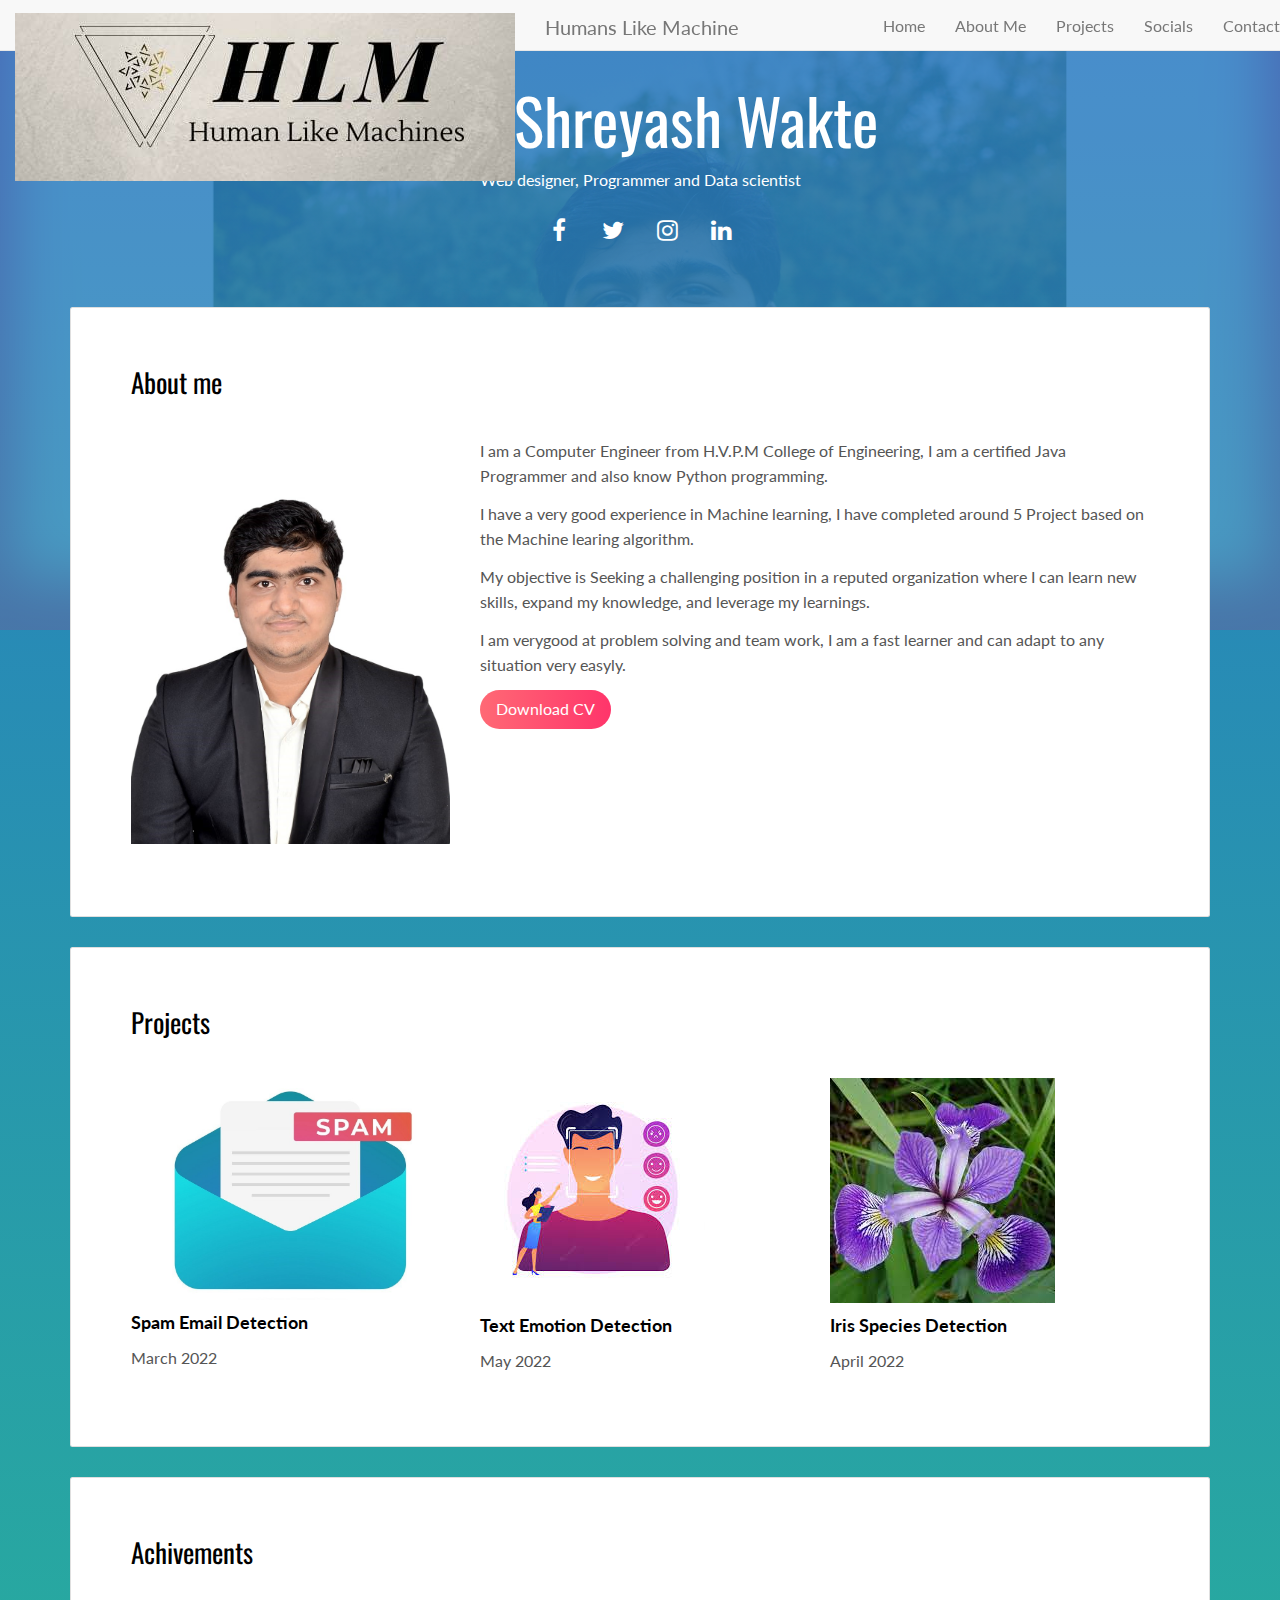
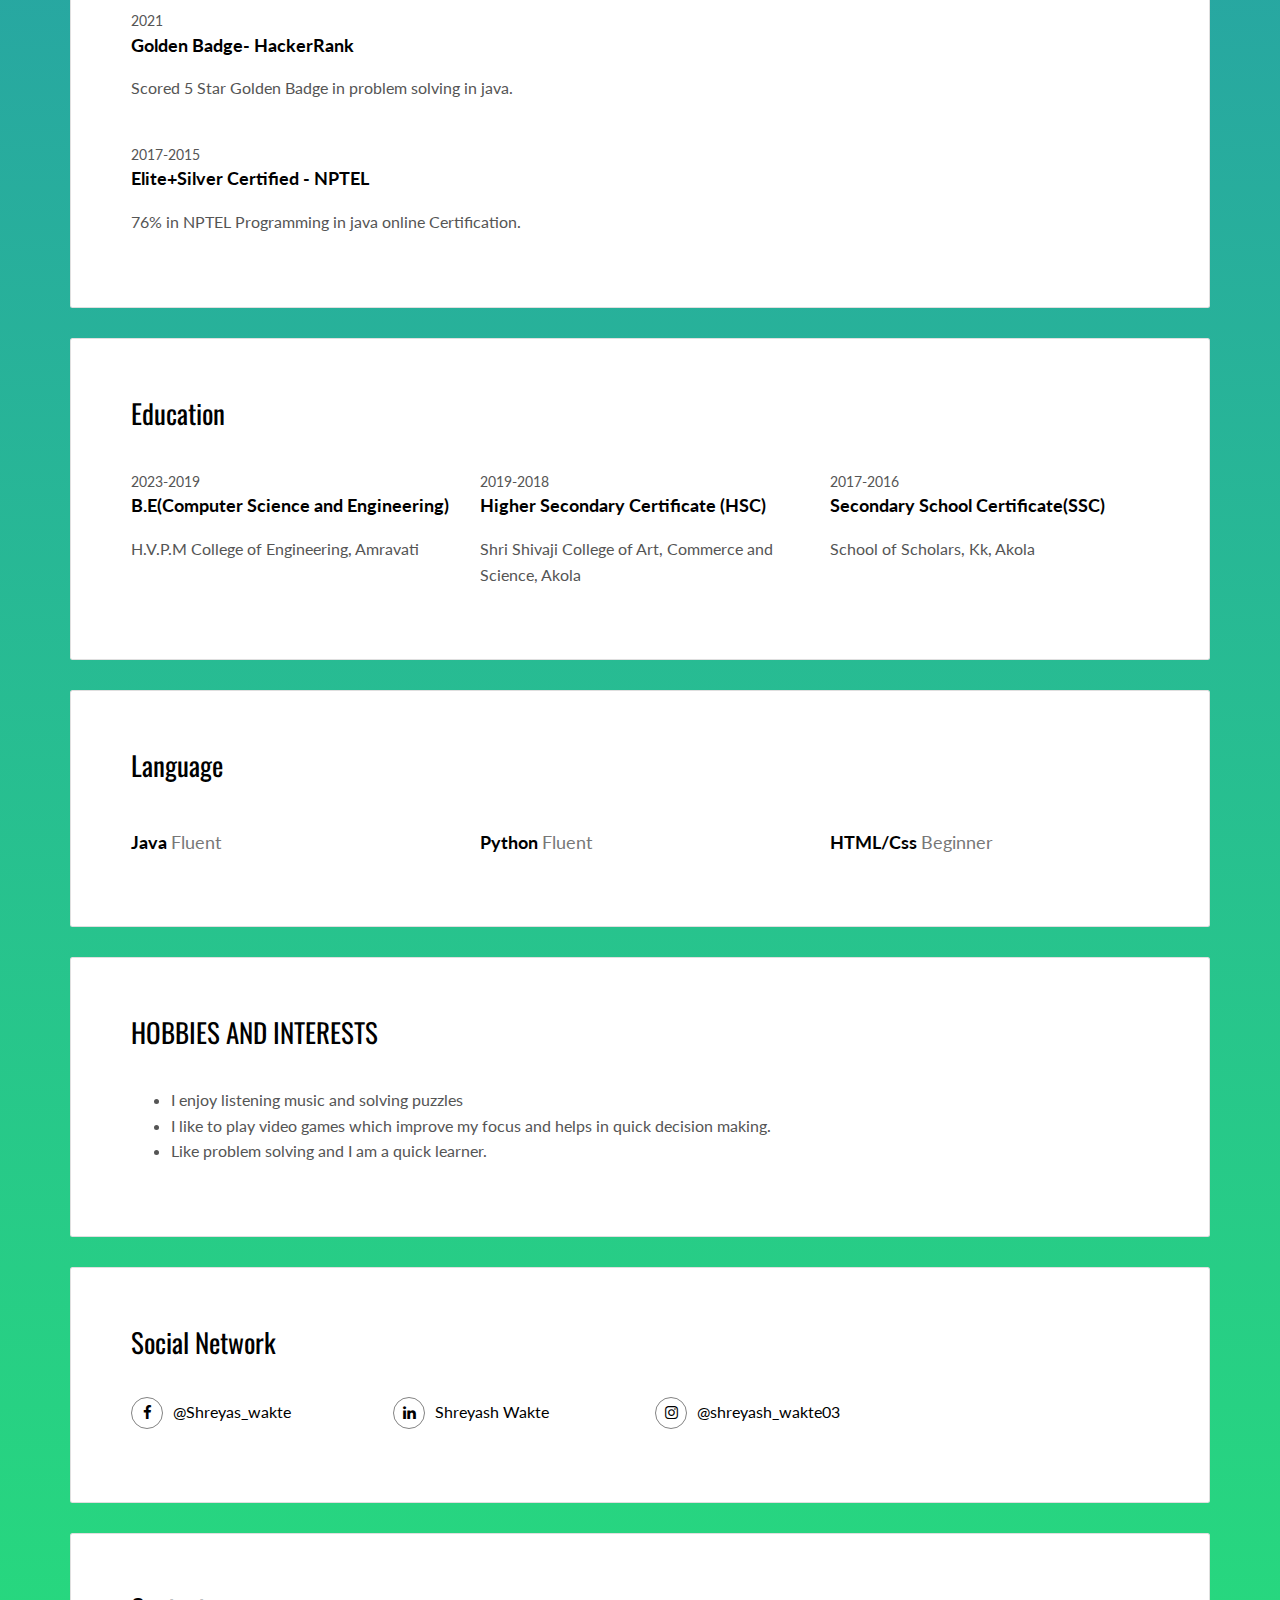
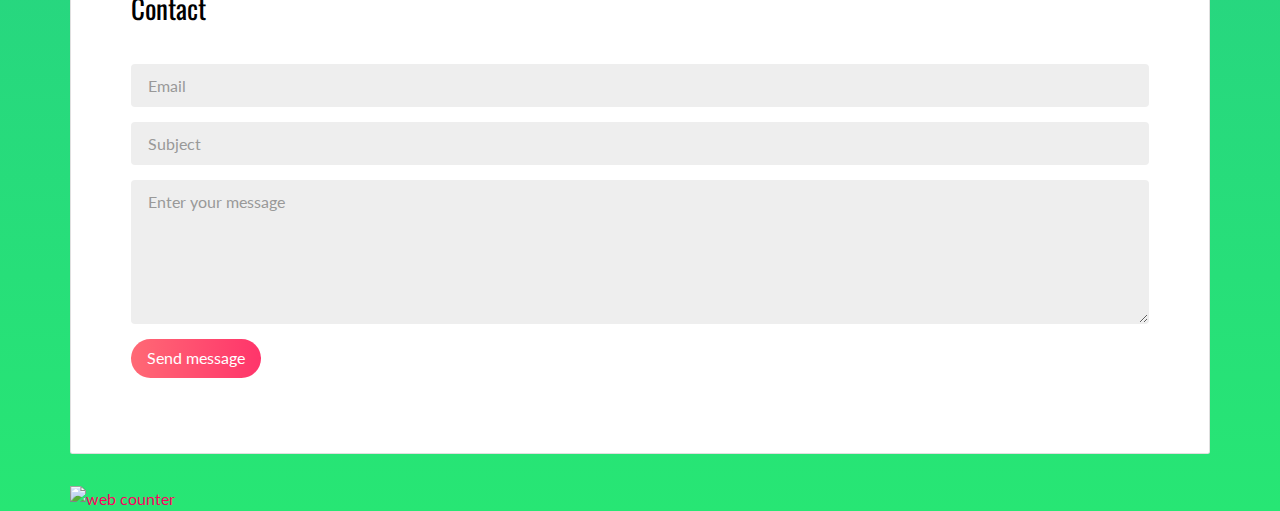
==== commit dc469530: "change1" ====
--- a/index.html
+++ b/index.html
@@ -8,11 +8,7 @@
     <meta content="description" name="description">
     <meta name="google" content="notranslate" />
     <meta content="Mashup templates have been developped by Orson.io team" name="author">
-
-    <!-- Disable tap highlight on IE -->
     <meta name="msapplication-tap-highlight" content="no">
-
-    <!-- <link href="./assets/favicon.ico" rel="icon"> -->
 
     <title>My Resume</title>
 
@@ -20,8 +16,37 @@
 </head>
 
 <body>
-    <div class="background-color-layer" style="background-image: url('./edited.jpg')">
+    <script>$(window).scroll(function () {
+            if ($(document).scrollTop() > 100) {
+                $('nav').addClass('animate');
+            } else {
+                $('nav').removeClass('animate');
+            }
+        })</script>
+    <div class="background-color-layer" style="background-image: url('./img/edited.jpg')">
     </div>
+    <nav class="navbar navbar-default navbar-fixed-top">
+        <div class="navbar-header">
+            <button type="button" class="navbar-toggle collapsed" data-toggle="collapse" data-target="#resNav">
+                <span class="icon-bar"></span>
+                <span class="icon-bar"></span>
+                <span class="icon-bar"></span>
+            </button>
+            <a href="#" class="navbar-brand"><img class="hlm" src="./img/hlm logo.jpeg"></a>
+            <a href="#" class="navbar-brand" style="padding:15px;">Humans Like Machine</a>
+        </div>
+        <div class="collapse navbar-collapse" id="resNav">
+            <ul class="nav navbar-nav navbar-right">
+                <li><a href="#">Home</a></li>
+                <li><a href="#">About Me</a></li>
+                <li><a href="#">Projects</a></li>
+                <li><a href="#">Socials</a></li>
+                <li><a href="#">Contact</a></li>
+            </ul>
+        </div>
+    </nav>
+    <script type="text/javascript" src="https://popupsmart.com/freechat.js"></script>
+    <script> window.start.init({ title: "Hi there ✌️", message: "How may we help you? Just send us a message now to get assistance.", color: "#9C58CE", position: "right", placeholder: "Enter your message", withText: "Write with", viaWhatsapp: "Or write us directly via Whatsapp", gty: "Go to your", awu: "and write us", connect: "Connect now", button: "Write us", device: "everywhere", logo: "https://d2r80wdbkwti6l.cloudfront.net/sCWJpjIDN3jGoJlfCPkwDsiIHMkjsjE8.jpg", person: "https://d2r80wdbkwti6l.cloudfront.net/5lEfKPADmPWPNFzfVcy2uUFHA9HsHSJo.jpg", services: [{ "name": "whatsapp", "content": "+919156806641" }, { "name": "sms", "content": "+919156806641" }, { "name": "telegram", "content": "+918080058890" }, { "name": "mail", "content": "shreyash3wakte@gmail.com" }, { "name": "phone", "content": "+918080058890" }] })</script>
     <main class="content-wrapper">
         <header class="white-text-container section-container">
             <div class="text-center">
@@ -53,7 +78,7 @@
                             <h2>About me</h2>
                             <div class="row">
                                 <div class="col-md-4">
-                                    <p><img src="./passport photo.jpg" class="img-responsive" alt=""></p>
+                                    <p><img src="./img/passport photo.jpg" class="img-responsive" alt=""></p>
                                 </div>
                                 <div class="col-md-8">
 
@@ -65,6 +90,10 @@
                                         can learn new skills, expand my knowledge, and leverage my learnings.</P>
                                     <p>I am verygood at problem solving and team work, I am a fast learner and can adapt
                                         to any situation very easyly.</p>
+                                    <a href="https://drive.google.com/file/d/1GK_mK7b2Mo3FjJV64gmvwVQy0Lo2Hx5N/view?usp=sharing"
+                                        download>
+                                        <button type="submit" class=" btn btn-primary" onclick="">Download CV</button>
+                                    </a>
                                 </div>
                             </div>
                         </div>
@@ -74,17 +103,17 @@
                             <h2>Projects</h2>
                             <div class="row">
                                 <div class="col-md-4">
-                                    <img src="./spam-email-icon.jpg" class="img-responsive" alt="">
+                                    <img src="./img/spam-email-icon.jpg" class="img-responsive" alt="">
                                     <h3 class="h5">Spam Email Detection</h3>
                                     <p>March 2022</p>
                                 </div>
                                 <div class="col-md-4">
-                                    <img src="./images (3).jpg" class="img-responsive" alt="">
+                                    <img src="./img/images (3).jpg" class="img-responsive" alt="">
                                     <h3 class="h5">Text Emotion Detection</h3>
                                     <p>May 2022</p>
                                 </div>
                                 <div class="col-md-4">
-                                    <img src="./iris species.jpg" class="img-responsive" alt="">
+                                    <img src="./img/iris species.jpg" class="img-responsive" alt="">
                                     <h3 class="h5">Iris Species Detection</h3>
                                     <p>April 2022</p>
                                 </div>
@@ -221,6 +250,9 @@
                     </div>
                 </div>
             </div>
+            <a href="https://www.hitwebcounter.com" target="_blank">
+                <img src="https://hitwebcounter.com/counter/counter.php?page=8016907&style=0009&nbdigits=3&type=page&initCount=0"
+                    title="Free Counter" Alt="web counter" /></a>
         </div>
 
     </main>
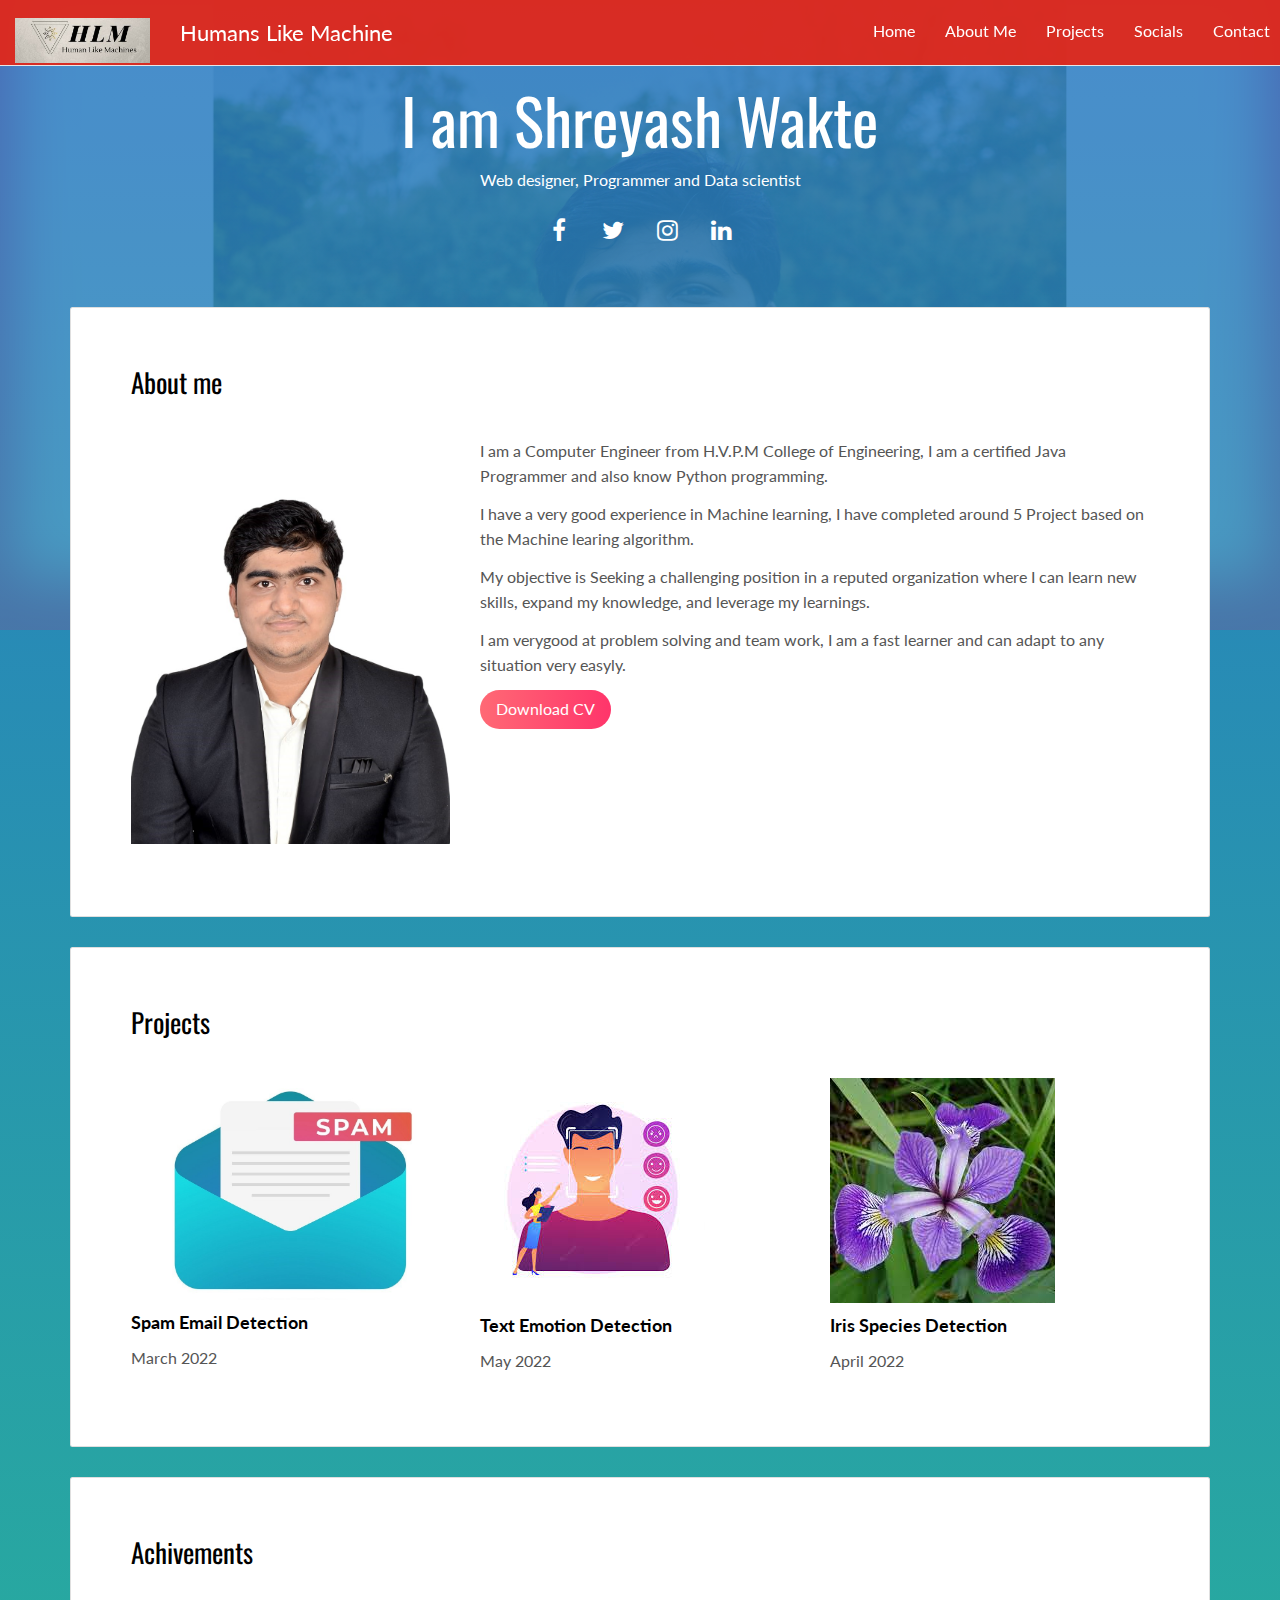
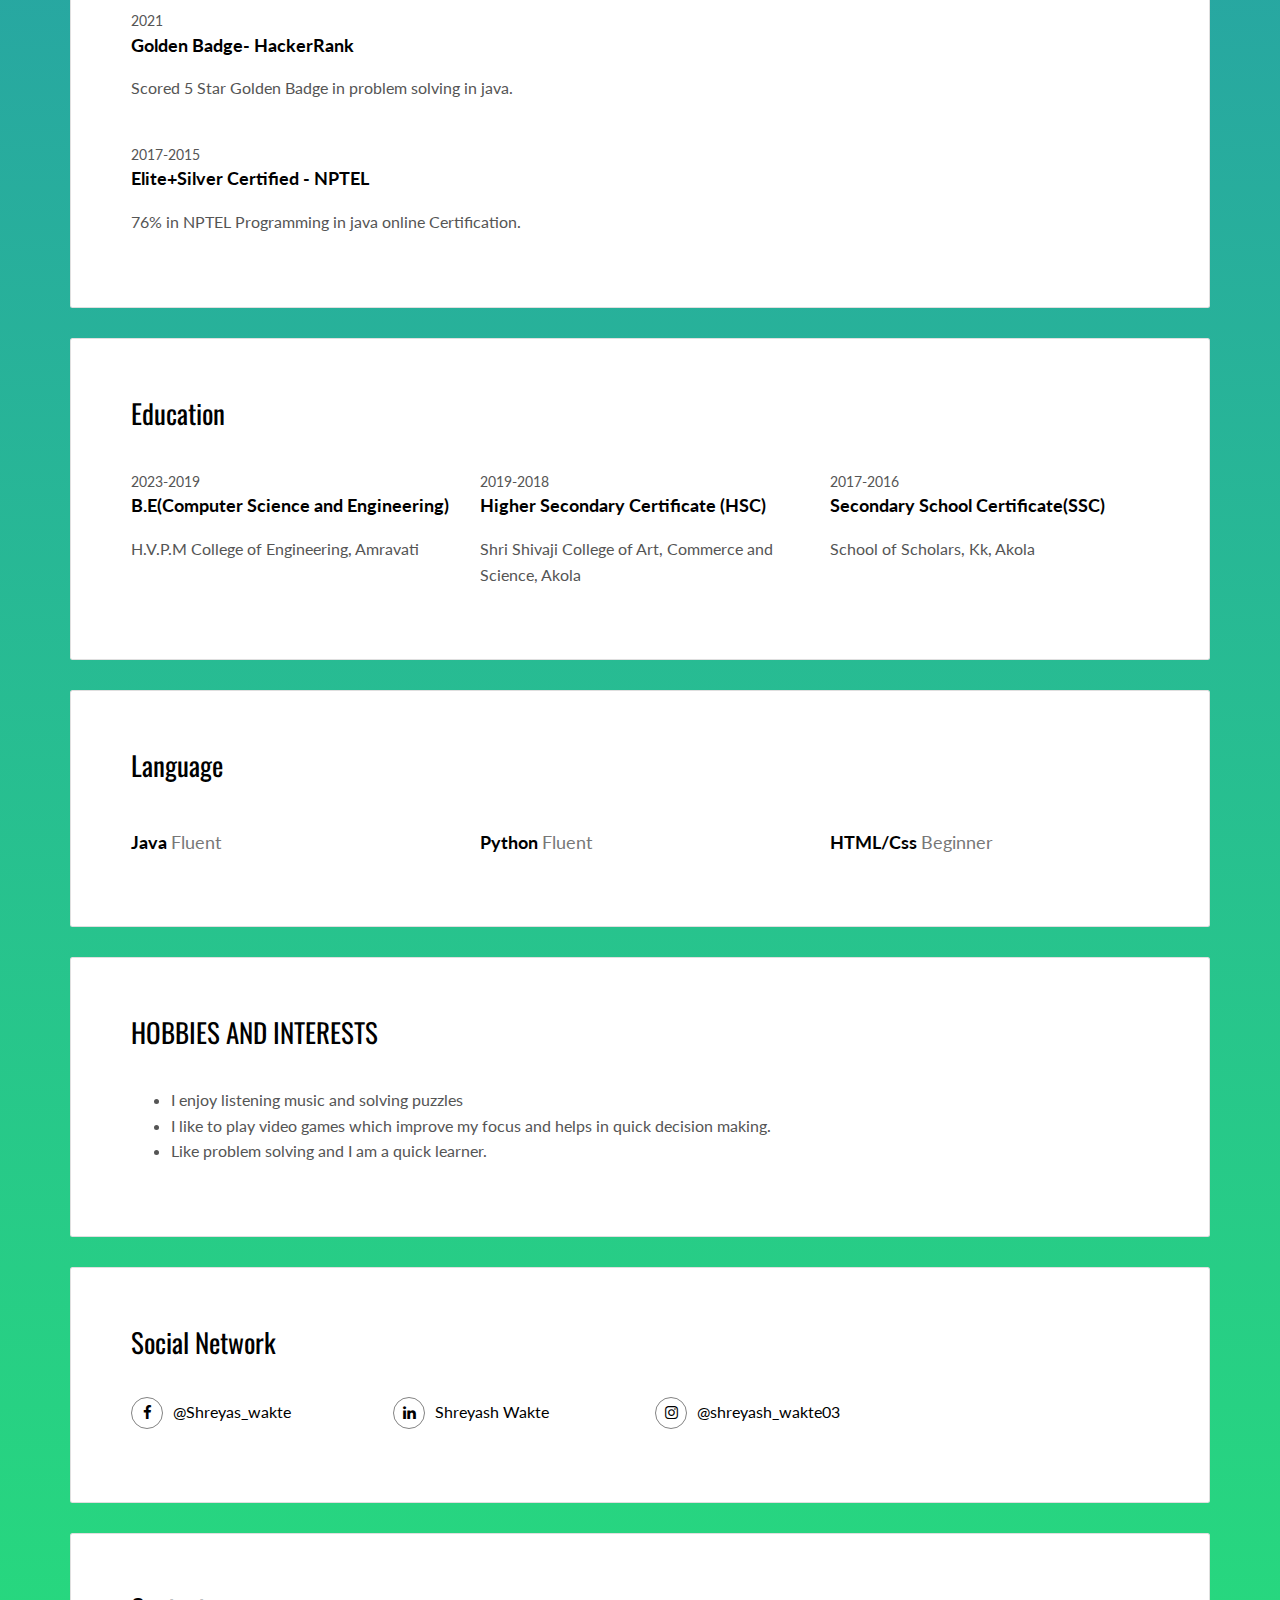
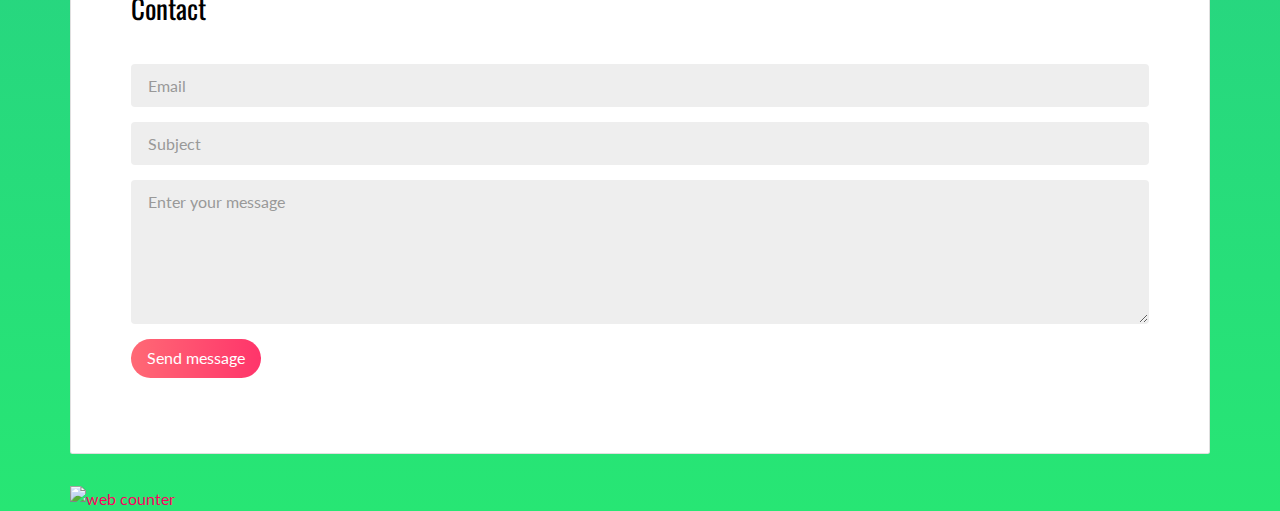
==== commit 0935e7e7: "change2" ====
--- a/index.html
+++ b/index.html
@@ -12,7 +12,7 @@
 
     <title>My Resume</title>
 
-    <link href="port.css" rel="stylesheet">
+    <link href="style.css" rel="stylesheet">
 </head>
 
 <body>
--- a/style.css
+++ b/style.css
@@ -0,0 +1,6030 @@
+@import url(https://fonts.googleapis.com/css?family=Lato:400,700|Oswald);
+@import url(https://maxcdn.bootstrapcdn.com/font-awesome/4.7.0/css/font-awesome.min.css);
+
+html {
+    font-family: sans-serif;
+    -ms-text-size-adjust: 100%;
+    -webkit-text-size-adjust: 100%
+}
+
+body {
+    margin: 0
+}
+
+article,
+aside,
+details,
+figcaption,
+figure,
+footer,
+header,
+hgroup,
+main,
+menu,
+nav,
+section,
+summary {
+    display: block
+}
+
+audio,
+canvas,
+progress,
+video {
+    display: inline-block;
+    vertical-align: baseline
+}
+
+audio:not([controls]) {
+    display: none;
+    height: 0
+}
+
+[hidden],
+template {
+    display: none
+}
+
+a {
+    background-color: transparent
+}
+
+a:active,
+a:hover {
+    outline: 0
+}
+
+abbr[title] {
+    border-bottom: 1px dotted
+}
+
+b,
+strong {
+    font-weight: 700
+}
+
+dfn {
+    font-style: italic
+}
+
+h1 {
+    font-size: 2em;
+    margin: .67em 0
+}
+
+mark {
+    background: #ff0;
+    color: #000
+}
+
+small {
+    font-size: 80%
+}
+
+sub,
+sup {
+    font-size: 75%;
+    line-height: 0;
+    position: relative;
+    vertical-align: baseline
+}
+
+sup {
+    top: -.5em
+}
+
+sub {
+    bottom: -.25em
+}
+
+img {
+    border: 0
+}
+
+svg:not(:root) {
+    overflow: hidden
+}
+
+figure {
+    margin: 1em 40px
+}
+
+hr {
+    box-sizing: content-box;
+    height: 0
+}
+
+pre {
+    overflow: auto
+}
+
+code,
+kbd,
+pre,
+samp {
+    font-family: monospace, monospace;
+    font-size: 1em
+}
+
+button,
+input,
+optgroup,
+select,
+textarea {
+    color: inherit;
+    font: inherit;
+    margin: 0
+}
+
+button {
+    overflow: visible
+}
+
+button,
+select {
+    text-transform: none
+}
+
+button,
+html input[type=button],
+input[type=reset],
+input[type=submit] {
+    -webkit-appearance: button;
+    cursor: pointer
+}
+
+button[disabled],
+html input[disabled] {
+    cursor: default
+}
+
+button::-moz-focus-inner,
+input::-moz-focus-inner {
+    border: 0;
+    padding: 0
+}
+
+input {
+    line-height: normal
+}
+
+input[type=checkbox],
+input[type=radio] {
+    box-sizing: border-box;
+    padding: 0
+}
+
+input[type=number]::-webkit-inner-spin-button,
+input[type=number]::-webkit-outer-spin-button {
+    height: auto
+}
+
+input[type=search] {
+    -webkit-appearance: textfield;
+    box-sizing: content-box
+}
+
+input[type=search]::-webkit-search-cancel-button,
+input[type=search]::-webkit-search-decoration {
+    -webkit-appearance: none
+}
+
+fieldset {
+    border: 1px solid silver;
+    margin: 0 2px;
+    padding: .35em .625em .75em
+}
+
+textarea {
+    overflow: auto
+}
+
+optgroup {
+    font-weight: 700
+}
+
+table {
+    border-collapse: collapse;
+    border-spacing: 0
+}
+
+td,
+th {
+    padding: 0
+}
+
+@media print {
+
+    *,
+    :after,
+    :before {
+        background: transparent !important;
+        color: #000 !important;
+        box-shadow: none !important;
+        text-shadow: none !important
+    }
+
+    a,
+    a:visited {
+        text-decoration: underline
+    }
+
+    a[href]:after {
+        content: " (" attr(href) ")"
+    }
+
+    abbr[title]:after {
+        content: " (" attr(title) ")"
+    }
+
+    a[href^="#"]:after,
+    a[href^="javascript:"]:after {
+        content: ""
+    }
+
+    blockquote,
+    pre {
+        border: 1px solid #999;
+        page-break-inside: avoid
+    }
+
+    thead {
+        display: table-header-group
+    }
+
+    img,
+    tr {
+        page-break-inside: avoid
+    }
+
+    img {
+        max-width: 100% !important
+    }
+
+    h2,
+    h3,
+    p {
+        orphans: 3;
+        widows: 3
+    }
+
+    h2,
+    h3 {
+        page-break-after: avoid
+    }
+
+    .navbar {
+        display: none
+    }
+
+    .btn>.caret,
+    .dropup>.btn>.caret {
+        border-top-color: #000 !important
+    }
+
+    .label {
+        border: 1px solid #000
+    }
+
+    .table {
+        border-collapse: collapse !important
+    }
+
+    .table td,
+    .table th {
+        background-color: #fff !important
+    }
+
+    .table-bordered td,
+    .table-bordered th {
+        border: 1px solid #ddd !important
+    }
+}
+
+*,
+:after,
+:before {
+    -webkit-box-sizing: border-box;
+    -moz-box-sizing: border-box;
+    box-sizing: border-box
+}
+
+html {
+    font-size: 10px;
+    -webkit-tap-highlight-color: transparent
+}
+
+body {
+    font-family: Lato, Helvetica, Arial, sans-serif;
+    font-size: 16px;
+    line-height: 1.58;
+    color: #555;
+    background-color: #fff
+}
+
+button,
+input,
+select,
+textarea {
+    font-family: inherit;
+    font-size: inherit;
+    line-height: inherit
+}
+
+a {
+    color: #ff0060;
+    text-decoration: none
+}
+
+a:focus,
+a:hover {
+    color: #b30043;
+    text-decoration: underline
+}
+
+a:focus {
+    outline: 5px auto -webkit-focus-ring-color;
+    outline-offset: -2px
+}
+
+figure {
+    margin: 0
+}
+
+img {
+    vertical-align: middle
+}
+
+.img-responsive {
+    display: block;
+    max-width: 100%;
+    height: auto
+}
+
+.img-rounded {
+    border-radius: 6px
+}
+
+.img-thumbnail {
+    padding: 4px;
+    line-height: 1.58;
+    background-color: #fff;
+    border: 1px solid #ddd;
+    border-radius: 4px;
+    -webkit-transition: all .2s ease-in-out;
+    -o-transition: all .2s ease-in-out;
+    transition: all .2s ease-in-out;
+    display: inline-block;
+    max-width: 100%;
+    height: auto
+}
+
+.img-circle {
+    border-radius: 50%
+}
+
+hr {
+    margin-top: 25px;
+    margin-bottom: 25px;
+    border: 0;
+    border-top: 1px solid #eee
+}
+
+.sr-only {
+    position: absolute;
+    width: 1px;
+    height: 1px;
+    margin: -1px;
+    padding: 0;
+    overflow: hidden;
+    clip: rect(0, 0, 0, 0);
+    border: 0
+}
+
+.sr-only-focusable:active,
+.sr-only-focusable:focus {
+    position: static;
+    width: auto;
+    height: auto;
+    margin: 0;
+    overflow: visible;
+    clip: auto
+}
+
+[role=button] {
+    cursor: pointer
+}
+
+.h1,
+.h2,
+.h3,
+.h4,
+.h5,
+.h6,
+h1,
+h2,
+h3,
+h4,
+h5,
+h6 {
+    font-family: Oswald, Helvetica, Arial, sans-serif;
+    font-weight: 400;
+    line-height: 1.1;
+    color: #000
+}
+
+.h1 .small,
+.h1 small,
+.h2 .small,
+.h2 small,
+.h3 .small,
+.h3 small,
+.h4 .small,
+.h4 small,
+.h5 .small,
+.h5 small,
+.h6 .small,
+.h6 small,
+h1 .small,
+h1 small,
+h2 .small,
+h2 small,
+h3 .small,
+h3 small,
+h4 .small,
+h4 small,
+h5 .small,
+h5 small,
+h6 .small,
+h6 small {
+    font-weight: 400;
+    line-height: 1;
+    color: #777
+}
+
+.h1,
+.h2,
+.h3,
+h1,
+h2,
+h3 {
+    margin-top: 25px;
+    margin-bottom: 12.5px
+}
+
+.h1 .small,
+.h1 small,
+.h2 .small,
+.h2 small,
+.h3 .small,
+.h3 small,
+h1 .small,
+h1 small,
+h2 .small,
+h2 small,
+h3 .small,
+h3 small {
+    font-size: 65%
+}
+
+.h4,
+.h5,
+.h6,
+h4,
+h5,
+h6 {
+    margin-top: 12.5px;
+    margin-bottom: 12.5px
+}
+
+.h4 .small,
+.h4 small,
+.h5 .small,
+.h5 small,
+.h6 .small,
+.h6 small,
+h4 .small,
+h4 small,
+h5 .small,
+h5 small,
+h6 .small,
+h6 small {
+    font-size: 75%
+}
+
+.h1,
+h1 {
+    font-size: 63px
+}
+
+.h2,
+h2 {
+    font-size: 27px
+}
+
+.h3,
+.h4,
+h3,
+h4 {
+    font-size: 20px
+}
+
+.h5,
+h5 {
+    font-size: 18px
+}
+
+.h6,
+h6 {
+    font-size: 14px
+}
+
+p {
+    margin: 0 0 12.5px
+}
+
+.lead {
+    margin-bottom: 25px;
+    font-size: 18px;
+    font-weight: 300;
+    line-height: 1.4
+}
+
+@media (min-width:768px) {
+    .lead {
+        font-size: 24px
+    }
+}
+
+.small,
+small {
+    font-size: 87%
+}
+
+.mark,
+mark {
+    background-color: #fcf8e3;
+    padding: .2em
+}
+
+.text-left {
+    text-align: left
+}
+
+.text-right {
+    text-align: right
+}
+
+.text-center {
+    text-align: center
+}
+
+.text-justify {
+    text-align: justify
+}
+
+.text-nowrap {
+    white-space: nowrap
+}
+
+.text-lowercase {
+    text-transform: lowercase
+}
+
+.initialism,
+.text-uppercase {
+    text-transform: uppercase
+}
+
+.text-capitalize {
+    text-transform: capitalize
+}
+
+.text-muted {
+    color: #777
+}
+
+.text-primary {
+    color: #ff0060
+}
+
+a.text-primary:focus,
+a.text-primary:hover {
+    color: #cc004d
+}
+
+.text-success {
+    color: #fff
+}
+
+a.text-success:focus,
+a.text-success:hover {
+    color: #e6e6e6
+}
+
+.text-info {
+    color: #31708f
+}
+
+a.text-info:focus,
+a.text-info:hover {
+    color: #245269
+}
+
+.text-warning {
+    color: #8a6d3b
+}
+
+a.text-warning:focus,
+a.text-warning:hover {
+    color: #66512c
+}
+
+.text-danger {
+    color: #fff
+}
+
+a.text-danger:focus,
+a.text-danger:hover {
+    color: #e6e6e6
+}
+
+.bg-primary {
+    color: #fff;
+    background-color: #ff0060
+}
+
+a.bg-primary:focus,
+a.bg-primary:hover {
+    background-color: #cc004d
+}
+
+.bg-success {
+    background-color: #87e329
+}
+
+a.bg-success:focus,
+a.bg-success:hover {
+    background-color: #6dc019
+}
+
+.bg-info {
+    background-color: #d9edf7
+}
+
+a.bg-info:focus,
+a.bg-info:hover {
+    background-color: #afd9ee
+}
+
+.bg-warning {
+    background-color: #fcf8e3
+}
+
+a.bg-warning:focus,
+a.bg-warning:hover {
+    background-color: #f7ecb5
+}
+
+.bg-danger {
+    background-color: #ff2c74
+}
+
+a.bg-danger:focus,
+a.bg-danger:hover {
+    background-color: #f80055
+}
+
+.page-header {
+    padding-bottom: 11.5px;
+    margin: 50px 0 25px;
+    border-bottom: 1px solid #eee
+}
+
+ol,
+ul {
+    margin-top: 0;
+    margin-bottom: 12.5px
+}
+
+ol ol,
+ol ul,
+ul ol,
+ul ul {
+    margin-bottom: 0
+}
+
+.list-inline,
+.list-unstyled {
+    padding-left: 0;
+    list-style: none
+}
+
+.list-inline {
+    margin-left: -5px
+}
+
+.list-inline>li {
+    display: inline-block;
+    padding-left: 5px;
+    padding-right: 5px
+}
+
+dl {
+    margin-top: 0;
+    margin-bottom: 25px
+}
+
+dd,
+dt {
+    line-height: 1.58
+}
+
+dt {
+    font-weight: 700
+}
+
+dd {
+    margin-left: 0
+}
+
+.dl-horizontal dd:after,
+.dl-horizontal dd:before {
+    content: " ";
+    display: table
+}
+
+.dl-horizontal dd:after {
+    clear: both
+}
+
+@media (min-width:768px) {
+    .dl-horizontal dt {
+        float: left;
+        width: 160px;
+        clear: left;
+        text-align: right;
+        overflow: hidden;
+        text-overflow: ellipsis;
+        white-space: nowrap
+    }
+
+    .dl-horizontal dd {
+        margin-left: 180px
+    }
+}
+
+abbr[data-original-title],
+abbr[title] {
+    cursor: help;
+    border-bottom: 1px dotted #777
+}
+
+.initialism {
+    font-size: 90%
+}
+
+blockquote {
+    padding: 12.5px 25px;
+    margin: 0 0 25px;
+    font-size: 20px;
+    border-left: 5px solid #eee
+}
+
+blockquote ol:last-child,
+blockquote p:last-child,
+blockquote ul:last-child {
+    margin-bottom: 0
+}
+
+blockquote .small,
+blockquote footer,
+blockquote small {
+    display: block;
+    font-size: 80%;
+    line-height: 1.58;
+    color: #777
+}
+
+blockquote .small:before,
+blockquote footer:before,
+blockquote small:before {
+    content: "\2014   \A0"
+}
+
+.blockquote-reverse,
+blockquote.pull-right {
+    padding-right: 15px;
+    padding-left: 0;
+    border-right: 5px solid #eee;
+    border-left: 0;
+    text-align: right
+}
+
+.blockquote-reverse .small:before,
+.blockquote-reverse footer:before,
+.blockquote-reverse small:before,
+blockquote.pull-right .small:before,
+blockquote.pull-right footer:before,
+blockquote.pull-right small:before {
+    content: ""
+}
+
+.blockquote-reverse .small:after,
+.blockquote-reverse footer:after,
+.blockquote-reverse small:after,
+blockquote.pull-right .small:after,
+blockquote.pull-right footer:after,
+blockquote.pull-right small:after {
+    content: "\A0   \2014"
+}
+
+address {
+    margin-bottom: 25px;
+    font-style: normal;
+    line-height: 1.58
+}
+
+code,
+kbd,
+pre,
+samp {
+    font-family: Menlo, Monaco, Consolas, Courier New, monospace
+}
+
+code {
+    color: #c7254e;
+    background-color: #f9f2f4;
+    border-radius: 4px
+}
+
+code,
+kbd {
+    padding: 2px 4px;
+    font-size: 90%
+}
+
+kbd {
+    color: #fff;
+    background-color: #333;
+    border-radius: 3px;
+    box-shadow: inset 0 -1px 0 rgba(0, 0, 0, .25)
+}
+
+kbd kbd {
+    padding: 0;
+    font-size: 100%;
+    font-weight: 700;
+    box-shadow: none
+}
+
+pre {
+    display: block;
+    padding: 12px;
+    margin: 0 0 12.5px;
+    font-size: 15px;
+    line-height: 1.58;
+    word-break: break-all;
+    word-wrap: break-word;
+    color: #333;
+    background-color: #f5f5f5;
+    border: 1px solid #ccc;
+    border-radius: 4px
+}
+
+pre code {
+    padding: 0;
+    font-size: inherit;
+    color: inherit;
+    white-space: pre-wrap;
+    background-color: transparent;
+    border-radius: 0
+}
+
+.pre-scrollable {
+    max-height: 340px;
+    overflow-y: scroll
+}
+
+.container {
+    margin-right: auto;
+    margin-left: auto;
+    padding-left: 15px;
+    padding-right: 15px
+}
+
+.container:after,
+.container:before {
+    content: " ";
+    display: table
+}
+
+.container:after {
+    clear: both
+}
+
+@media (min-width:768px) {
+    .container {
+        width: 750px
+    }
+}
+
+@media (min-width:992px) {
+    .container {
+        width: 970px
+    }
+}
+
+@media (min-width:1200px) {
+    .container {
+        width: 1170px
+    }
+}
+
+.container-fluid {
+    margin-right: auto;
+    margin-left: auto;
+    padding-left: 15px;
+    padding-right: 15px
+}
+
+.container-fluid:after,
+.container-fluid:before {
+    content: " ";
+    display: table
+}
+
+.container-fluid:after {
+    clear: both
+}
+
+.row {
+    margin-left: -15px;
+    margin-right: -15px
+}
+
+.row:after,
+.row:before {
+    content: " ";
+    display: table
+}
+
+.row:after {
+    clear: both
+}
+
+.col-lg-1,
+.col-lg-2,
+.col-lg-3,
+.col-lg-4,
+.col-lg-5,
+.col-lg-6,
+.col-lg-7,
+.col-lg-8,
+.col-lg-9,
+.col-lg-10,
+.col-lg-11,
+.col-lg-12,
+.col-md-1,
+.col-md-2,
+.col-md-3,
+.col-md-4,
+.col-md-5,
+.col-md-6,
+.col-md-7,
+.col-md-8,
+.col-md-9,
+.col-md-10,
+.col-md-11,
+.col-md-12,
+.col-sm-1,
+.col-sm-2,
+.col-sm-3,
+.col-sm-4,
+.col-sm-5,
+.col-sm-6,
+.col-sm-7,
+.col-sm-8,
+.col-sm-9,
+.col-sm-10,
+.col-sm-11,
+.col-sm-12,
+.col-xs-1,
+.col-xs-2,
+.col-xs-3,
+.col-xs-4,
+.col-xs-5,
+.col-xs-6,
+.col-xs-7,
+.col-xs-8,
+.col-xs-9,
+.col-xs-10,
+.col-xs-11,
+.col-xs-12 {
+    position: relative;
+    min-height: 1px;
+    padding-left: 15px;
+    padding-right: 15px
+}
+
+.col-xs-1,
+.col-xs-2,
+.col-xs-3,
+.col-xs-4,
+.col-xs-5,
+.col-xs-6,
+.col-xs-7,
+.col-xs-8,
+.col-xs-9,
+.col-xs-10,
+.col-xs-11,
+.col-xs-12 {
+    float: left
+}
+
+.col-xs-1 {
+    width: 8.33333%
+}
+
+.col-xs-2 {
+    width: 16.66667%
+}
+
+.col-xs-3 {
+    width: 25%
+}
+
+.col-xs-4 {
+    width: 33.33333%
+}
+
+.col-xs-5 {
+    width: 41.66667%
+}
+
+.col-xs-6 {
+    width: 50%
+}
+
+.col-xs-7 {
+    width: 58.33333%
+}
+
+.col-xs-8 {
+    width: 66.66667%
+}
+
+.col-xs-9 {
+    width: 75%
+}
+
+.col-xs-10 {
+    width: 83.33333%
+}
+
+.col-xs-11 {
+    width: 91.66667%
+}
+
+.col-xs-12 {
+    width: 100%
+}
+
+.col-xs-pull-0 {
+    right: auto
+}
+
+.col-xs-pull-1 {
+    right: 8.33333%
+}
+
+.col-xs-pull-2 {
+    right: 16.66667%
+}
+
+.col-xs-pull-3 {
+    right: 25%
+}
+
+.col-xs-pull-4 {
+    right: 33.33333%
+}
+
+.col-xs-pull-5 {
+    right: 41.66667%
+}
+
+.col-xs-pull-6 {
+    right: 50%
+}
+
+.col-xs-pull-7 {
+    right: 58.33333%
+}
+
+.col-xs-pull-8 {
+    right: 66.66667%
+}
+
+.col-xs-pull-9 {
+    right: 75%
+}
+
+.col-xs-pull-10 {
+    right: 83.33333%
+}
+
+.col-xs-pull-11 {
+    right: 91.66667%
+}
+
+.col-xs-pull-12 {
+    right: 100%
+}
+
+.col-xs-push-0 {
+    left: auto
+}
+
+.col-xs-push-1 {
+    left: 8.33333%
+}
+
+.col-xs-push-2 {
+    left: 16.66667%
+}
+
+.col-xs-push-3 {
+    left: 25%
+}
+
+.col-xs-push-4 {
+    left: 33.33333%
+}
+
+.col-xs-push-5 {
+    left: 41.66667%
+}
+
+.col-xs-push-6 {
+    left: 50%
+}
+
+.col-xs-push-7 {
+    left: 58.33333%
+}
+
+.col-xs-push-8 {
+    left: 66.66667%
+}
+
+.col-xs-push-9 {
+    left: 75%
+}
+
+.col-xs-push-10 {
+    left: 83.33333%
+}
+
+.col-xs-push-11 {
+    left: 91.66667%
+}
+
+.col-xs-push-12 {
+    left: 100%
+}
+
+.col-xs-offset-0 {
+    margin-left: 0
+}
+
+.col-xs-offset-1 {
+    margin-left: 8.33333%
+}
+
+.col-xs-offset-2 {
+    margin-left: 16.66667%
+}
+
+.col-xs-offset-3 {
+    margin-left: 25%
+}
+
+.col-xs-offset-4 {
+    margin-left: 33.33333%
+}
+
+.col-xs-offset-5 {
+    margin-left: 41.66667%
+}
+
+.col-xs-offset-6 {
+    margin-left: 50%
+}
+
+.col-xs-offset-7 {
+    margin-left: 58.33333%
+}
+
+.col-xs-offset-8 {
+    margin-left: 66.66667%
+}
+
+.col-xs-offset-9 {
+    margin-left: 75%
+}
+
+.col-xs-offset-10 {
+    margin-left: 83.33333%
+}
+
+.col-xs-offset-11 {
+    margin-left: 91.66667%
+}
+
+.col-xs-offset-12 {
+    margin-left: 100%
+}
+
+@media (min-width:768px) {
+
+    .col-sm-1,
+    .col-sm-2,
+    .col-sm-3,
+    .col-sm-4,
+    .col-sm-5,
+    .col-sm-6,
+    .col-sm-7,
+    .col-sm-8,
+    .col-sm-9,
+    .col-sm-10,
+    .col-sm-11,
+    .col-sm-12 {
+        float: left
+    }
+
+    .col-sm-1 {
+        width: 8.33333%
+    }
+
+    .col-sm-2 {
+        width: 16.66667%
+    }
+
+    .col-sm-3 {
+        width: 25%
+    }
+
+    .col-sm-4 {
+        width: 33.33333%
+    }
+
+    .col-sm-5 {
+        width: 41.66667%
+    }
+
+    .col-sm-6 {
+        width: 50%
+    }
+
+    .col-sm-7 {
+        width: 58.33333%
+    }
+
+    .col-sm-8 {
+        width: 66.66667%
+    }
+
+    .col-sm-9 {
+        width: 75%
+    }
+
+    .col-sm-10 {
+        width: 83.33333%
+    }
+
+    .col-sm-11 {
+        width: 91.66667%
+    }
+
+    .col-sm-12 {
+        width: 100%
+    }
+
+    .col-sm-pull-0 {
+        right: auto
+    }
+
+    .col-sm-pull-1 {
+        right: 8.33333%
+    }
+
+    .col-sm-pull-2 {
+        right: 16.66667%
+    }
+
+    .col-sm-pull-3 {
+        right: 25%
+    }
+
+    .col-sm-pull-4 {
+        right: 33.33333%
+    }
+
+    .col-sm-pull-5 {
+        right: 41.66667%
+    }
+
+    .col-sm-pull-6 {
+        right: 50%
+    }
+
+    .col-sm-pull-7 {
+        right: 58.33333%
+    }
+
+    .col-sm-pull-8 {
+        right: 66.66667%
+    }
+
+    .col-sm-pull-9 {
+        right: 75%
+    }
+
+    .col-sm-pull-10 {
+        right: 83.33333%
+    }
+
+    .col-sm-pull-11 {
+        right: 91.66667%
+    }
+
+    .col-sm-pull-12 {
+        right: 100%
+    }
+
+    .col-sm-push-0 {
+        left: auto
+    }
+
+    .col-sm-push-1 {
+        left: 8.33333%
+    }
+
+    .col-sm-push-2 {
+        left: 16.66667%
+    }
+
+    .col-sm-push-3 {
+        left: 25%
+    }
+
+    .col-sm-push-4 {
+        left: 33.33333%
+    }
+
+    .col-sm-push-5 {
+        left: 41.66667%
+    }
+
+    .col-sm-push-6 {
+        left: 50%
+    }
+
+    .col-sm-push-7 {
+        left: 58.33333%
+    }
+
+    .col-sm-push-8 {
+        left: 66.66667%
+    }
+
+    .col-sm-push-9 {
+        left: 75%
+    }
+
+    .col-sm-push-10 {
+        left: 83.33333%
+    }
+
+    .col-sm-push-11 {
+        left: 91.66667%
+    }
+
+    .col-sm-push-12 {
+        left: 100%
+    }
+
+    .col-sm-offset-0 {
+        margin-left: 0
+    }
+
+    .col-sm-offset-1 {
+        margin-left: 8.33333%
+    }
+
+    .col-sm-offset-2 {
+        margin-left: 16.66667%
+    }
+
+    .col-sm-offset-3 {
+        margin-left: 25%
+    }
+
+    .col-sm-offset-4 {
+        margin-left: 33.33333%
+    }
+
+    .col-sm-offset-5 {
+        margin-left: 41.66667%
+    }
+
+    .col-sm-offset-6 {
+        margin-left: 50%
+    }
+
+    .col-sm-offset-7 {
+        margin-left: 58.33333%
+    }
+
+    .col-sm-offset-8 {
+        margin-left: 66.66667%
+    }
+
+    .col-sm-offset-9 {
+        margin-left: 75%
+    }
+
+    .col-sm-offset-10 {
+        margin-left: 83.33333%
+    }
+
+    .col-sm-offset-11 {
+        margin-left: 91.66667%
+    }
+
+    .col-sm-offset-12 {
+        margin-left: 100%
+    }
+}
+
+@media (min-width:992px) {
+
+    .col-md-1,
+    .col-md-2,
+    .col-md-3,
+    .col-md-4,
+    .col-md-5,
+    .col-md-6,
+    .col-md-7,
+    .col-md-8,
+    .col-md-9,
+    .col-md-10,
+    .col-md-11,
+    .col-md-12 {
+        float: left
+    }
+
+    .col-md-1 {
+        width: 8.33333%
+    }
+
+    .col-md-2 {
+        width: 16.66667%
+    }
+
+    .col-md-3 {
+        width: 25%
+    }
+
+    .col-md-4 {
+        width: 33.33333%
+    }
+
+    .col-md-5 {
+        width: 41.66667%
+    }
+
+    .col-md-6 {
+        width: 50%
+    }
+
+    .col-md-7 {
+        width: 58.33333%
+    }
+
+    .col-md-8 {
+        width: 66.66667%
+    }
+
+    .col-md-9 {
+        width: 75%
+    }
+
+    .col-md-10 {
+        width: 83.33333%
+    }
+
+    .col-md-11 {
+        width: 91.66667%
+    }
+
+    .col-md-12 {
+        width: 100%
+    }
+
+    .col-md-pull-0 {
+        right: auto
+    }
+
+    .col-md-pull-1 {
+        right: 8.33333%
+    }
+
+    .col-md-pull-2 {
+        right: 16.66667%
+    }
+
+    .col-md-pull-3 {
+        right: 25%
+    }
+
+    .col-md-pull-4 {
+        right: 33.33333%
+    }
+
+    .col-md-pull-5 {
+        right: 41.66667%
+    }
+
+    .col-md-pull-6 {
+        right: 50%
+    }
+
+    .col-md-pull-7 {
+        right: 58.33333%
+    }
+
+    .col-md-pull-8 {
+        right: 66.66667%
+    }
+
+    .col-md-pull-9 {
+        right: 75%
+    }
+
+    .col-md-pull-10 {
+        right: 83.33333%
+    }
+
+    .col-md-pull-11 {
+        right: 91.66667%
+    }
+
+    .col-md-pull-12 {
+        right: 100%
+    }
+
+    .col-md-push-0 {
+        left: auto
+    }
+
+    .col-md-push-1 {
+        left: 8.33333%
+    }
+
+    .col-md-push-2 {
+        left: 16.66667%
+    }
+
+    .col-md-push-3 {
+        left: 25%
+    }
+
+    .col-md-push-4 {
+        left: 33.33333%
+    }
+
+    .col-md-push-5 {
+        left: 41.66667%
+    }
+
+    .col-md-push-6 {
+        left: 50%
+    }
+
+    .col-md-push-7 {
+        left: 58.33333%
+    }
+
+    .col-md-push-8 {
+        left: 66.66667%
+    }
+
+    .col-md-push-9 {
+        left: 75%
+    }
+
+    .col-md-push-10 {
+        left: 83.33333%
+    }
+
+    .col-md-push-11 {
+        left: 91.66667%
+    }
+
+    .col-md-push-12 {
+        left: 100%
+    }
+
+    .col-md-offset-0 {
+        margin-left: 0
+    }
+
+    .col-md-offset-1 {
+        margin-left: 8.33333%
+    }
+
+    .col-md-offset-2 {
+        margin-left: 16.66667%
+    }
+
+    .col-md-offset-3 {
+        margin-left: 25%
+    }
+
+    .col-md-offset-4 {
+        margin-left: 33.33333%
+    }
+
+    .col-md-offset-5 {
+        margin-left: 41.66667%
+    }
+
+    .col-md-offset-6 {
+        margin-left: 50%
+    }
+
+    .col-md-offset-7 {
+        margin-left: 58.33333%
+    }
+
+    .col-md-offset-8 {
+        margin-left: 66.66667%
+    }
+
+    .col-md-offset-9 {
+        margin-left: 75%
+    }
+
+    .col-md-offset-10 {
+        margin-left: 83.33333%
+    }
+
+    .col-md-offset-11 {
+        margin-left: 91.66667%
+    }
+
+    .col-md-offset-12 {
+        margin-left: 100%
+    }
+}
+
+@media (min-width:1200px) {
+
+    .col-lg-1,
+    .col-lg-2,
+    .col-lg-3,
+    .col-lg-4,
+    .col-lg-5,
+    .col-lg-6,
+    .col-lg-7,
+    .col-lg-8,
+    .col-lg-9,
+    .col-lg-10,
+    .col-lg-11,
+    .col-lg-12 {
+        float: left
+    }
+
+    .col-lg-1 {
+        width: 8.33333%
+    }
+
+    .col-lg-2 {
+        width: 16.66667%
+    }
+
+    .col-lg-3 {
+        width: 25%
+    }
+
+    .col-lg-4 {
+        width: 33.33333%
+    }
+
+    .col-lg-5 {
+        width: 41.66667%
+    }
+
+    .col-lg-6 {
+        width: 50%
+    }
+
+    .col-lg-7 {
+        width: 58.33333%
+    }
+
+    .col-lg-8 {
+        width: 66.66667%
+    }
+
+    .col-lg-9 {
+        width: 75%
+    }
+
+    .col-lg-10 {
+        width: 83.33333%
+    }
+
+    .col-lg-11 {
+        width: 91.66667%
+    }
+
+    .col-lg-12 {
+        width: 100%
+    }
+
+    .col-lg-pull-0 {
+        right: auto
+    }
+
+    .col-lg-pull-1 {
+        right: 8.33333%
+    }
+
+    .col-lg-pull-2 {
+        right: 16.66667%
+    }
+
+    .col-lg-pull-3 {
+        right: 25%
+    }
+
+    .col-lg-pull-4 {
+        right: 33.33333%
+    }
+
+    .col-lg-pull-5 {
+        right: 41.66667%
+    }
+
+    .col-lg-pull-6 {
+        right: 50%
+    }
+
+    .col-lg-pull-7 {
+        right: 58.33333%
+    }
+
+    .col-lg-pull-8 {
+        right: 66.66667%
+    }
+
+    .col-lg-pull-9 {
+        right: 75%
+    }
+
+    .col-lg-pull-10 {
+        right: 83.33333%
+    }
+
+    .col-lg-pull-11 {
+        right: 91.66667%
+    }
+
+    .col-lg-pull-12 {
+        right: 100%
+    }
+
+    .col-lg-push-0 {
+        left: auto
+    }
+
+    .col-lg-push-1 {
+        left: 8.33333%
+    }
+
+    .col-lg-push-2 {
+        left: 16.66667%
+    }
+
+    .col-lg-push-3 {
+        left: 25%
+    }
+
+    .col-lg-push-4 {
+        left: 33.33333%
+    }
+
+    .col-lg-push-5 {
+        left: 41.66667%
+    }
+
+    .col-lg-push-6 {
+        left: 50%
+    }
+
+    .col-lg-push-7 {
+        left: 58.33333%
+    }
+
+    .col-lg-push-8 {
+        left: 66.66667%
+    }
+
+    .col-lg-push-9 {
+        left: 75%
+    }
+
+    .col-lg-push-10 {
+        left: 83.33333%
+    }
+
+    .col-lg-push-11 {
+        left: 91.66667%
+    }
+
+    .col-lg-push-12 {
+        left: 100%
+    }
+
+    .col-lg-offset-0 {
+        margin-left: 0
+    }
+
+    .col-lg-offset-1 {
+        margin-left: 8.33333%
+    }
+
+    .col-lg-offset-2 {
+        margin-left: 16.66667%
+    }
+
+    .col-lg-offset-3 {
+        margin-left: 25%
+    }
+
+    .col-lg-offset-4 {
+        margin-left: 33.33333%
+    }
+
+    .col-lg-offset-5 {
+        margin-left: 41.66667%
+    }
+
+    .col-lg-offset-6 {
+        margin-left: 50%
+    }
+
+    .col-lg-offset-7 {
+        margin-left: 58.33333%
+    }
+
+    .col-lg-offset-8 {
+        margin-left: 66.66667%
+    }
+
+    .col-lg-offset-9 {
+        margin-left: 75%
+    }
+
+    .col-lg-offset-10 {
+        margin-left: 83.33333%
+    }
+
+    .col-lg-offset-11 {
+        margin-left: 91.66667%
+    }
+
+    .col-lg-offset-12 {
+        margin-left: 100%
+    }
+}
+
+table {
+    background-color: transparent
+}
+
+caption {
+    padding-top: 8px;
+    padding-bottom: 8px;
+    color: #777
+}
+
+caption,
+th {
+    text-align: left
+}
+
+.table {
+    width: 100%;
+    max-width: 100%;
+    margin-bottom: 25px
+}
+
+.table>tbody>tr>td,
+.table>tbody>tr>th,
+.table>tfoot>tr>td,
+.table>tfoot>tr>th,
+.table>thead>tr>td,
+.table>thead>tr>th {
+    padding: 8px;
+    line-height: 1.58;
+    vertical-align: top;
+    border-top: 1px solid #ddd
+}
+
+.table>thead>tr>th {
+    vertical-align: bottom;
+    border-bottom: 2px solid #ddd
+}
+
+.table>caption+thead>tr:first-child>td,
+.table>caption+thead>tr:first-child>th,
+.table>colgroup+thead>tr:first-child>td,
+.table>colgroup+thead>tr:first-child>th,
+.table>thead:first-child>tr:first-child>td,
+.table>thead:first-child>tr:first-child>th {
+    border-top: 0
+}
+
+.table>tbody+tbody {
+    border-top: 2px solid #ddd
+}
+
+.table .table {
+    background-color: #fff
+}
+
+.table-condensed>tbody>tr>td,
+.table-condensed>tbody>tr>th,
+.table-condensed>tfoot>tr>td,
+.table-condensed>tfoot>tr>th,
+.table-condensed>thead>tr>td,
+.table-condensed>thead>tr>th {
+    padding: 5px
+}
+
+.table-bordered,
+.table-bordered>tbody>tr>td,
+.table-bordered>tbody>tr>th,
+.table-bordered>tfoot>tr>td,
+.table-bordered>tfoot>tr>th,
+.table-bordered>thead>tr>td,
+.table-bordered>thead>tr>th {
+    border: 1px solid #ddd
+}
+
+.table-bordered>thead>tr>td,
+.table-bordered>thead>tr>th {
+    border-bottom-width: 2px
+}
+
+.table-striped>tbody>tr:nth-of-type(odd) {
+    background-color: #f9f9f9
+}
+
+.table-hover>tbody>tr:hover {
+    background-color: #f5f5f5
+}
+
+table col[class*=col-] {
+    position: static;
+    float: none;
+    display: table-column
+}
+
+table td[class*=col-],
+table th[class*=col-] {
+    position: static;
+    float: none;
+    display: table-cell
+}
+
+.table>tbody>tr.active>td,
+.table>tbody>tr.active>th,
+.table>tbody>tr>td.active,
+.table>tbody>tr>th.active,
+.table>tfoot>tr.active>td,
+.table>tfoot>tr.active>th,
+.table>tfoot>tr>td.active,
+.table>tfoot>tr>th.active,
+.table>thead>tr.active>td,
+.table>thead>tr.active>th,
+.table>thead>tr>td.active,
+.table>thead>tr>th.active {
+    background-color: #f5f5f5
+}
+
+.table-hover>tbody>tr.active:hover>td,
+.table-hover>tbody>tr.active:hover>th,
+.table-hover>tbody>tr:hover>.active,
+.table-hover>tbody>tr>td.active:hover,
+.table-hover>tbody>tr>th.active:hover {
+    background-color: #e8e8e8
+}
+
+.table>tbody>tr.success>td,
+.table>tbody>tr.success>th,
+.table>tbody>tr>td.success,
+.table>tbody>tr>th.success,
+.table>tfoot>tr.success>td,
+.table>tfoot>tr.success>th,
+.table>tfoot>tr>td.success,
+.table>tfoot>tr>th.success,
+.table>thead>tr.success>td,
+.table>thead>tr.success>th,
+.table>thead>tr>td.success,
+.table>thead>tr>th.success {
+    background-color: #87e329
+}
+
+.table-hover>tbody>tr.success:hover>td,
+.table-hover>tbody>tr.success:hover>th,
+.table-hover>tbody>tr:hover>.success,
+.table-hover>tbody>tr>td.success:hover,
+.table-hover>tbody>tr>th.success:hover {
+    background-color: #7ad61c
+}
+
+.table>tbody>tr.info>td,
+.table>tbody>tr.info>th,
+.table>tbody>tr>td.info,
+.table>tbody>tr>th.info,
+.table>tfoot>tr.info>td,
+.table>tfoot>tr.info>th,
+.table>tfoot>tr>td.info,
+.table>tfoot>tr>th.info,
+.table>thead>tr.info>td,
+.table>thead>tr.info>th,
+.table>thead>tr>td.info,
+.table>thead>tr>th.info {
+    background-color: #d9edf7
+}
+
+.table-hover>tbody>tr.info:hover>td,
+.table-hover>tbody>tr.info:hover>th,
+.table-hover>tbody>tr:hover>.info,
+.table-hover>tbody>tr>td.info:hover,
+.table-hover>tbody>tr>th.info:hover {
+    background-color: #c4e3f3
+}
+
+.table>tbody>tr.warning>td,
+.table>tbody>tr.warning>th,
+.table>tbody>tr>td.warning,
+.table>tbody>tr>th.warning,
+.table>tfoot>tr.warning>td,
+.table>tfoot>tr.warning>th,
+.table>tfoot>tr>td.warning,
+.table>tfoot>tr>th.warning,
+.table>thead>tr.warning>td,
+.table>thead>tr.warning>th,
+.table>thead>tr>td.warning,
+.table>thead>tr>th.warning {
+    background-color: #fcf8e3
+}
+
+.table-hover>tbody>tr.warning:hover>td,
+.table-hover>tbody>tr.warning:hover>th,
+.table-hover>tbody>tr:hover>.warning,
+.table-hover>tbody>tr>td.warning:hover,
+.table-hover>tbody>tr>th.warning:hover {
+    background-color: #faf2cc
+}
+
+.table>tbody>tr.danger>td,
+.table>tbody>tr.danger>th,
+.table>tbody>tr>td.danger,
+.table>tbody>tr>th.danger,
+.table>tfoot>tr.danger>td,
+.table>tfoot>tr.danger>th,
+.table>tfoot>tr>td.danger,
+.table>tfoot>tr>th.danger,
+.table>thead>tr.danger>td,
+.table>thead>tr.danger>th,
+.table>thead>tr>td.danger,
+.table>thead>tr>th.danger {
+    background-color: #ff2c74
+}
+
+.table-hover>tbody>tr.danger:hover>td,
+.table-hover>tbody>tr.danger:hover>th,
+.table-hover>tbody>tr:hover>.danger,
+.table-hover>tbody>tr>td.danger:hover,
+.table-hover>tbody>tr>th.danger:hover {
+    background-color: #ff1363
+}
+
+.table-responsive {
+    overflow-x: auto;
+    min-height: .01%
+}
+
+@media screen and (max-width:767px) {
+    .table-responsive {
+        width: 100%;
+        margin-bottom: 18.75px;
+        overflow-y: hidden;
+        -ms-overflow-style: -ms-autohiding-scrollbar;
+        border: 1px solid #ddd
+    }
+
+    .table-responsive>.table {
+        margin-bottom: 0
+    }
+
+    .table-responsive>.table>tbody>tr>td,
+    .table-responsive>.table>tbody>tr>th,
+    .table-responsive>.table>tfoot>tr>td,
+    .table-responsive>.table>tfoot>tr>th,
+    .table-responsive>.table>thead>tr>td,
+    .table-responsive>.table>thead>tr>th {
+        white-space: nowrap
+    }
+
+    .table-responsive>.table-bordered {
+        border: 0
+    }
+
+    .table-responsive>.table-bordered>tbody>tr>td:first-child,
+    .table-responsive>.table-bordered>tbody>tr>th:first-child,
+    .table-responsive>.table-bordered>tfoot>tr>td:first-child,
+    .table-responsive>.table-bordered>tfoot>tr>th:first-child,
+    .table-responsive>.table-bordered>thead>tr>td:first-child,
+    .table-responsive>.table-bordered>thead>tr>th:first-child {
+        border-left: 0
+    }
+
+    .table-responsive>.table-bordered>tbody>tr>td:last-child,
+    .table-responsive>.table-bordered>tbody>tr>th:last-child,
+    .table-responsive>.table-bordered>tfoot>tr>td:last-child,
+    .table-responsive>.table-bordered>tfoot>tr>th:last-child,
+    .table-responsive>.table-bordered>thead>tr>td:last-child,
+    .table-responsive>.table-bordered>thead>tr>th:last-child {
+        border-right: 0
+    }
+
+    .table-responsive>.table-bordered>tbody>tr:last-child>td,
+    .table-responsive>.table-bordered>tbody>tr:last-child>th,
+    .table-responsive>.table-bordered>tfoot>tr:last-child>td,
+    .table-responsive>.table-bordered>tfoot>tr:last-child>th {
+        border-bottom: 0
+    }
+}
+
+fieldset {
+    margin: 0;
+    min-width: 0
+}
+
+fieldset,
+legend {
+    padding: 0;
+    border: 0
+}
+
+legend {
+    display: block;
+    width: 100%;
+    margin-bottom: 25px;
+    font-size: 24px;
+    line-height: inherit;
+    color: #333;
+    border-bottom: 1px solid #e5e5e5
+}
+
+label {
+    display: inline-block;
+    max-width: 100%;
+    margin-bottom: 5px;
+    font-weight: 700
+}
+
+input[type=search] {
+    -webkit-box-sizing: border-box;
+    -moz-box-sizing: border-box;
+    box-sizing: border-box
+}
+
+input[type=checkbox],
+input[type=radio] {
+    margin: 4px 0 0;
+    margin-top: 1px\9;
+    line-height: normal
+}
+
+input[type=file] {
+    display: block
+}
+
+input[type=range] {
+    display: block;
+    width: 100%
+}
+
+select[multiple],
+select[size] {
+    height: auto
+}
+
+input[type=checkbox]:focus,
+input[type=file]:focus,
+input[type=radio]:focus {
+    outline: 5px auto -webkit-focus-ring-color;
+    outline-offset: -2px
+}
+
+output {
+    padding-top: 9px
+}
+
+.form-control,
+output {
+    display: block;
+    font-size: 16px;
+    line-height: 1.58;
+    color: #555
+}
+
+.form-control {
+    width: 100%;
+    height: 43px;
+    padding: 8px 16px;
+    background-color: #eee;
+    background-image: none;
+    border: 1px solid transparent;
+    border-radius: 4px;
+    -webkit-box-shadow: inset 0 1px 1px rgba(0, 0, 0, .075);
+    box-shadow: inset 0 1px 1px rgba(0, 0, 0, .075);
+    -webkit-transition: border-color .15s ease-in-out, box-shadow .15s ease-in-out;
+    -o-transition: border-color ease-in-out .15s, box-shadow ease-in-out .15s;
+    transition: border-color .15s ease-in-out, box-shadow .15s ease-in-out
+}
+
+.form-control:focus {
+    border-color: #66afe9;
+    -webkit-box-shadow: inset 0 1px 1px rgba(0, 0, 0, .075), 0 0 8px rgba(102, 175, 233, .6);
+    box-shadow: inset 0 1px 1px rgba(0, 0, 0, .075), 0 0 8px rgba(102, 175, 233, .6)
+}
+
+.form-control::-moz-placeholder {
+    color: #999;
+    opacity: 1
+}
+
+.form-control:-ms-input-placeholder {
+    color: #999
+}
+
+.form-control::-webkit-input-placeholder {
+    color: #999
+}
+
+.form-control::-ms-expand {
+    border: 0;
+    background-color: transparent
+}
+
+.form-control[disabled],
+.form-control[readonly],
+fieldset[disabled] .form-control {
+    background-color: #eee;
+    opacity: 1
+}
+
+.form-control[disabled],
+fieldset[disabled] .form-control {
+    cursor: not-allowed
+}
+
+textarea.form-control {
+    height: auto
+}
+
+input[type=search] {
+    -webkit-appearance: none
+}
+
+@media screen and (-webkit-min-device-pixel-ratio:0) {
+
+    input[type=date].form-control,
+    input[type=datetime-local].form-control,
+    input[type=month].form-control,
+    input[type=time].form-control {
+        line-height: 43px
+    }
+
+    .input-group-sm>.input-group-btn>input[type=date].btn,
+    .input-group-sm>.input-group-btn>input[type=datetime-local].btn,
+    .input-group-sm>.input-group-btn>input[type=month].btn,
+    .input-group-sm>.input-group-btn>input[type=time].btn,
+    .input-group-sm>input[type=date].form-control,
+    .input-group-sm>input[type=date].input-group-addon,
+    .input-group-sm>input[type=datetime-local].form-control,
+    .input-group-sm>input[type=datetime-local].input-group-addon,
+    .input-group-sm>input[type=month].form-control,
+    .input-group-sm>input[type=month].input-group-addon,
+    .input-group-sm>input[type=time].form-control,
+    .input-group-sm>input[type=time].input-group-addon,
+    .input-group-sm input[type=date],
+    .input-group-sm input[type=datetime-local],
+    .input-group-sm input[type=month],
+    .input-group-sm input[type=time],
+    input[type=date].input-sm,
+    input[type=datetime-local].input-sm,
+    input[type=month].input-sm,
+    input[type=time].input-sm {
+        line-height: 35px
+    }
+
+    .input-group-lg>.input-group-btn>input[type=date].btn,
+    .input-group-lg>.input-group-btn>input[type=datetime-local].btn,
+    .input-group-lg>.input-group-btn>input[type=month].btn,
+    .input-group-lg>.input-group-btn>input[type=time].btn,
+    .input-group-lg>input[type=date].form-control,
+    .input-group-lg>input[type=date].input-group-addon,
+    .input-group-lg>input[type=datetime-local].form-control,
+    .input-group-lg>input[type=datetime-local].input-group-addon,
+    .input-group-lg>input[type=month].form-control,
+    .input-group-lg>input[type=month].input-group-addon,
+    .input-group-lg>input[type=time].form-control,
+    .input-group-lg>input[type=time].input-group-addon,
+    .input-group-lg input[type=date],
+    .input-group-lg input[type=datetime-local],
+    .input-group-lg input[type=month],
+    .input-group-lg input[type=time],
+    input[type=date].input-lg,
+    input[type=datetime-local].input-lg,
+    input[type=month].input-lg,
+    input[type=time].input-lg {
+        line-height: 53px
+    }
+}
+
+.form-group {
+    margin-bottom: 15px
+}
+
+.checkbox,
+.radio {
+    position: relative;
+    display: block;
+    margin-top: 10px;
+    margin-bottom: 10px
+}
+
+.checkbox label,
+.radio label {
+    min-height: 25px;
+    padding-left: 20px;
+    margin-bottom: 0;
+    font-weight: 400;
+    cursor: pointer
+}
+
+.checkbox-inline input[type=checkbox],
+.checkbox input[type=checkbox],
+.radio-inline input[type=radio],
+.radio input[type=radio] {
+    position: absolute;
+    margin-left: -20px;
+    margin-top: 4px\9
+}
+
+.checkbox+.checkbox,
+.radio+.radio {
+    margin-top: -5px
+}
+
+.checkbox-inline,
+.radio-inline {
+    position: relative;
+    display: inline-block;
+    padding-left: 20px;
+    margin-bottom: 0;
+    vertical-align: middle;
+    font-weight: 400;
+    cursor: pointer
+}
+
+.checkbox-inline+.checkbox-inline,
+.radio-inline+.radio-inline {
+    margin-top: 0;
+    margin-left: 10px
+}
+
+.checkbox-inline.disabled,
+.checkbox.disabled label,
+.radio-inline.disabled,
+.radio.disabled label,
+fieldset[disabled] .checkbox-inline,
+fieldset[disabled] .checkbox label,
+fieldset[disabled] .radio-inline,
+fieldset[disabled] .radio label,
+fieldset[disabled] input[type=checkbox],
+fieldset[disabled] input[type=radio],
+input[type=checkbox].disabled,
+input[type=checkbox][disabled],
+input[type=radio].disabled,
+input[type=radio][disabled] {
+    cursor: not-allowed
+}
+
+.form-control-static {
+    padding-top: 9px;
+    padding-bottom: 9px;
+    margin-bottom: 0;
+    min-height: 41px
+}
+
+.form-control-static.input-lg,
+.form-control-static.input-sm,
+.input-group-lg>.form-control-static.form-control,
+.input-group-lg>.form-control-static.input-group-addon,
+.input-group-lg>.input-group-btn>.form-control-static.btn,
+.input-group-sm>.form-control-static.form-control,
+.input-group-sm>.form-control-static.input-group-addon,
+.input-group-sm>.input-group-btn>.form-control-static.btn {
+    padding-left: 0;
+    padding-right: 0
+}
+
+.input-group-sm>.form-control,
+.input-group-sm>.input-group-addon,
+.input-group-sm>.input-group-btn>.btn,
+.input-sm {
+    height: 35px;
+    padding: 6px 12px;
+    font-size: 14px;
+    line-height: 1.5;
+    border-radius: 3px
+}
+
+.input-group-sm>.input-group-btn>select.btn,
+.input-group-sm>select.form-control,
+.input-group-sm>select.input-group-addon,
+select.input-sm {
+    height: 35px;
+    line-height: 35px
+}
+
+.input-group-sm>.input-group-btn>select[multiple].btn,
+.input-group-sm>.input-group-btn>textarea.btn,
+.input-group-sm>select[multiple].form-control,
+.input-group-sm>select[multiple].input-group-addon,
+.input-group-sm>textarea.form-control,
+.input-group-sm>textarea.input-group-addon,
+select[multiple].input-sm,
+textarea.input-sm {
+    height: auto
+}
+
+.form-group-sm .form-control {
+    height: 35px;
+    padding: 6px 12px;
+    font-size: 14px;
+    line-height: 1.5;
+    border-radius: 3px
+}
+
+.form-group-sm select.form-control {
+    height: 35px;
+    line-height: 35px
+}
+
+.form-group-sm select[multiple].form-control,
+.form-group-sm textarea.form-control {
+    height: auto
+}
+
+.form-group-sm .form-control-static {
+    height: 35px;
+    min-height: 39px;
+    padding: 7px 12px;
+    font-size: 14px;
+    line-height: 1.5
+}
+
+.input-group-lg>.form-control,
+.input-group-lg>.input-group-addon,
+.input-group-lg>.input-group-btn>.btn,
+.input-lg {
+    height: 53px;
+    padding: 12px 20px;
+    font-size: 20px;
+    line-height: 1.33333;
+    border-radius: 6px
+}
+
+.input-group-lg>.input-group-btn>select.btn,
+.input-group-lg>select.form-control,
+.input-group-lg>select.input-group-addon,
+select.input-lg {
+    height: 53px;
+    line-height: 53px
+}
+
+.input-group-lg>.input-group-btn>select[multiple].btn,
+.input-group-lg>.input-group-btn>textarea.btn,
+.input-group-lg>select[multiple].form-control,
+.input-group-lg>select[multiple].input-group-addon,
+.input-group-lg>textarea.form-control,
+.input-group-lg>textarea.input-group-addon,
+select[multiple].input-lg,
+textarea.input-lg {
+    height: auto
+}
+
+.form-group-lg .form-control {
+    height: 53px;
+    padding: 12px 20px;
+    font-size: 20px;
+    line-height: 1.33333;
+    border-radius: 6px
+}
+
+.form-group-lg select.form-control {
+    height: 53px;
+    line-height: 53px
+}
+
+.form-group-lg select[multiple].form-control,
+.form-group-lg textarea.form-control {
+    height: auto
+}
+
+.form-group-lg .form-control-static {
+    height: 53px;
+    min-height: 45px;
+    padding: 13px 20px;
+    font-size: 20px;
+    line-height: 1.33333
+}
+
+.has-feedback {
+    position: relative
+}
+
+.has-feedback .form-control {
+    padding-right: 53.75px
+}
+
+.form-control-feedback {
+    position: absolute;
+    top: 0;
+    right: 0;
+    z-index: 2;
+    display: block;
+    width: 43px;
+    height: 43px;
+    line-height: 43px;
+    text-align: center;
+    pointer-events: none
+}
+
+.form-group-lg .form-control+.form-control-feedback,
+.input-group-lg+.form-control-feedback,
+.input-group-lg>.form-control+.form-control-feedback,
+.input-group-lg>.input-group-addon+.form-control-feedback,
+.input-group-lg>.input-group-btn>.btn+.form-control-feedback,
+.input-lg+.form-control-feedback {
+    width: 53px;
+    height: 53px;
+    line-height: 53px
+}
+
+.form-group-sm .form-control+.form-control-feedback,
+.input-group-sm+.form-control-feedback,
+.input-group-sm>.form-control+.form-control-feedback,
+.input-group-sm>.input-group-addon+.form-control-feedback,
+.input-group-sm>.input-group-btn>.btn+.form-control-feedback,
+.input-sm+.form-control-feedback {
+    width: 35px;
+    height: 35px;
+    line-height: 35px
+}
+
+.has-success .checkbox,
+.has-success .checkbox-inline,
+.has-success.checkbox-inline label,
+.has-success.checkbox label,
+.has-success .control-label,
+.has-success .help-block,
+.has-success .radio,
+.has-success .radio-inline,
+.has-success.radio-inline label,
+.has-success.radio label {
+    color: #fff
+}
+
+.has-success .form-control {
+    border-color: #fff;
+    -webkit-box-shadow: inset 0 1px 1px rgba(0, 0, 0, .075);
+    box-shadow: inset 0 1px 1px rgba(0, 0, 0, .075)
+}
+
+.has-success .form-control:focus {
+    border-color: #e6e6e6;
+    -webkit-box-shadow: inset 0 1px 1px rgba(0, 0, 0, .075), 0 0 6px #fff;
+    box-shadow: inset 0 1px 1px rgba(0, 0, 0, .075), 0 0 6px #fff
+}
+
+.has-success .input-group-addon {
+    color: #fff;
+    border-color: #fff;
+    background-color: #87e329
+}
+
+.has-success .form-control-feedback {
+    color: #fff
+}
+
+.has-warning .checkbox,
+.has-warning .checkbox-inline,
+.has-warning.checkbox-inline label,
+.has-warning.checkbox label,
+.has-warning .control-label,
+.has-warning .help-block,
+.has-warning .radio,
+.has-warning .radio-inline,
+.has-warning.radio-inline label,
+.has-warning.radio label {
+    color: #8a6d3b
+}
+
+.has-warning .form-control {
+    border-color: #8a6d3b;
+    -webkit-box-shadow: inset 0 1px 1px rgba(0, 0, 0, .075);
+    box-shadow: inset 0 1px 1px rgba(0, 0, 0, .075)
+}
+
+.has-warning .form-control:focus {
+    border-color: #66512c;
+    -webkit-box-shadow: inset 0 1px 1px rgba(0, 0, 0, .075), 0 0 6px #c0a16b;
+    box-shadow: inset 0 1px 1px rgba(0, 0, 0, .075), 0 0 6px #c0a16b
+}
+
+.has-warning .input-group-addon {
+    color: #8a6d3b;
+    border-color: #8a6d3b;
+    background-color: #fcf8e3
+}
+
+.has-warning .form-control-feedback {
+    color: #8a6d3b
+}
+
+.has-error .checkbox,
+.has-error .checkbox-inline,
+.has-error.checkbox-inline label,
+.has-error.checkbox label,
+.has-error .control-label,
+.has-error .help-block,
+.has-error .radio,
+.has-error .radio-inline,
+.has-error.radio-inline label,
+.has-error.radio label {
+    color: #fff
+}
+
+.has-error .form-control {
+    border-color: #fff;
+    -webkit-box-shadow: inset 0 1px 1px rgba(0, 0, 0, .075);
+    box-shadow: inset 0 1px 1px rgba(0, 0, 0, .075)
+}
+
+.has-error .form-control:focus {
+    border-color: #e6e6e6;
+    -webkit-box-shadow: inset 0 1px 1px rgba(0, 0, 0, .075), 0 0 6px #fff;
+    box-shadow: inset 0 1px 1px rgba(0, 0, 0, .075), 0 0 6px #fff
+}
+
+.has-error .input-group-addon {
+    color: #fff;
+    border-color: #fff;
+    background-color: #ff2c74
+}
+
+.has-error .form-control-feedback {
+    color: #fff
+}
+
+.has-feedback label~.form-control-feedback {
+    top: 30px
+}
+
+.has-feedback label.sr-only~.form-control-feedback {
+    top: 0
+}
+
+.help-block {
+    display: block;
+    margin-top: 5px;
+    margin-bottom: 10px;
+    color: #959595
+}
+
+@media (min-width:768px) {
+    .form-inline .form-group {
+        display: inline-block;
+        margin-bottom: 0;
+        vertical-align: middle
+    }
+
+    .form-inline .form-control {
+        display: inline-block;
+        width: auto;
+        vertical-align: middle
+    }
+
+    .form-inline .form-control-static {
+        display: inline-block
+    }
+
+    .form-inline .input-group {
+        display: inline-table;
+        vertical-align: middle
+    }
+
+    .form-inline .input-group .form-control,
+    .form-inline .input-group .input-group-addon,
+    .form-inline .input-group .input-group-btn {
+        width: auto
+    }
+
+    .form-inline .input-group>.form-control {
+        width: 100%
+    }
+
+    .form-inline .control-label {
+        margin-bottom: 0;
+        vertical-align: middle
+    }
+
+    .form-inline .checkbox,
+    .form-inline .radio {
+        display: inline-block;
+        margin-top: 0;
+        margin-bottom: 0;
+        vertical-align: middle
+    }
+
+    .form-inline .checkbox label,
+    .form-inline .radio label {
+        padding-left: 0
+    }
+
+    .form-inline .checkbox input[type=checkbox],
+    .form-inline .radio input[type=radio] {
+        position: relative;
+        margin-left: 0
+    }
+
+    .form-inline .has-feedback .form-control-feedback {
+        top: 0
+    }
+}
+
+.form-horizontal .checkbox,
+.form-horizontal .checkbox-inline,
+.form-horizontal .radio,
+.form-horizontal .radio-inline {
+    margin-top: 0;
+    margin-bottom: 0;
+    padding-top: 9px
+}
+
+.form-horizontal .checkbox,
+.form-horizontal .radio {
+    min-height: 34px
+}
+
+.form-horizontal .form-group {
+    margin-left: -15px;
+    margin-right: -15px
+}
+
+.form-horizontal .form-group:after,
+.form-horizontal .form-group:before {
+    content: " ";
+    display: table
+}
+
+.form-horizontal .form-group:after {
+    clear: both
+}
+
+@media (min-width:768px) {
+    .form-horizontal .control-label {
+        text-align: right;
+        margin-bottom: 0;
+        padding-top: 9px
+    }
+}
+
+.form-horizontal .has-feedback .form-control-feedback {
+    right: 15px
+}
+
+@media (min-width:768px) {
+    .form-horizontal .form-group-lg .control-label {
+        padding-top: 13px;
+        font-size: 20px
+    }
+}
+
+@media (min-width:768px) {
+    .form-horizontal .form-group-sm .control-label {
+        padding-top: 7px;
+        font-size: 14px
+    }
+}
+
+.btn {
+    display: inline-block;
+    margin-bottom: 0;
+    font-weight: 400;
+    text-align: center;
+    vertical-align: middle;
+    touch-action: manipulation;
+    cursor: pointer;
+    background-image: none;
+    border: 1px solid transparent;
+    white-space: nowrap;
+    padding: 8px 16px;
+    font-size: 16px;
+    line-height: 1.58;
+    border-radius: 50px;
+    -webkit-user-select: none;
+    -moz-user-select: none;
+    -ms-user-select: none;
+    user-select: none
+}
+
+.btn.active.focus,
+.btn.active:focus,
+.btn.focus,
+.btn:active.focus,
+.btn:active:focus,
+.btn:focus {
+    outline: 5px auto -webkit-focus-ring-color;
+    outline-offset: -2px
+}
+
+.btn.focus,
+.btn:focus,
+.btn:hover {
+    color: #555;
+    text-decoration: none
+}
+
+.btn.active,
+.btn:active {
+    outline: 0;
+    background-image: none;
+    -webkit-box-shadow: inset 0 3px 5px rgba(0, 0, 0, .125);
+    box-shadow: inset 0 3px 5px rgba(0, 0, 0, .125)
+}
+
+.btn.disabled,
+.btn[disabled],
+fieldset[disabled] .btn {
+    cursor: not-allowed;
+    opacity: .65;
+    filter: alpha(opacity=65);
+    -webkit-box-shadow: none;
+    box-shadow: none
+}
+
+a.btn.disabled,
+fieldset[disabled] a.btn {
+    pointer-events: none
+}
+
+.btn-default {
+    color: #555;
+    background-color: #fff;
+    border-color: #ccc
+}
+
+.btn-default.focus,
+.btn-default:focus {
+    color: #555;
+    background-color: #e6e6e6;
+    border-color: #8c8c8c
+}
+
+.btn-default.active,
+.btn-default:active,
+.btn-default:hover,
+.open>.btn-default.dropdown-toggle {
+    color: #555;
+    background-color: #e6e6e6;
+    border-color: #adadad
+}
+
+.btn-default.active.focus,
+.btn-default.active:focus,
+.btn-default.active:hover,
+.btn-default:active.focus,
+.btn-default:active:focus,
+.btn-default:active:hover,
+.open>.btn-default.dropdown-toggle.focus,
+.open>.btn-default.dropdown-toggle:focus,
+.open>.btn-default.dropdown-toggle:hover {
+    color: #555;
+    background-color: #d4d4d4;
+    border-color: #8c8c8c
+}
+
+.btn-default.active,
+.btn-default:active,
+.open>.btn-default.dropdown-toggle {
+    background-image: none
+}
+
+.btn-default.disabled.focus,
+.btn-default.disabled:focus,
+.btn-default.disabled:hover,
+.btn-default[disabled].focus,
+.btn-default[disabled]:focus,
+.btn-default[disabled]:hover,
+fieldset[disabled] .btn-default.focus,
+fieldset[disabled] .btn-default:focus,
+fieldset[disabled] .btn-default:hover {
+    background-color: #fff;
+    border-color: #ccc
+}
+
+.btn-default .badge {
+    color: #fff;
+    background-color: #555
+}
+
+.btn-primary {
+    color: #fff;
+    background-color: #ff0060;
+    border-color: #ff0060
+}
+
+.btn-primary.focus,
+.btn-primary:focus {
+    color: #fff;
+    background-color: #cc004d;
+    border-color: #800030
+}
+
+.btn-primary.active,
+.btn-primary:active,
+.btn-primary:hover,
+.open>.btn-primary.dropdown-toggle {
+    color: #fff;
+    background-color: #cc004d;
+    border-color: #c20049
+}
+
+.btn-primary.active.focus,
+.btn-primary.active:focus,
+.btn-primary.active:hover,
+.btn-primary:active.focus,
+.btn-primary:active:focus,
+.btn-primary:active:hover,
+.open>.btn-primary.dropdown-toggle.focus,
+.open>.btn-primary.dropdown-toggle:focus,
+.open>.btn-primary.dropdown-toggle:hover {
+    color: #fff;
+    background-color: #a8003f;
+    border-color: #800030
+}
+
+.btn-primary.active,
+.btn-primary:active,
+.open>.btn-primary.dropdown-toggle {
+    background-image: none
+}
+
+.btn-primary.disabled.focus,
+.btn-primary.disabled:focus,
+.btn-primary.disabled:hover,
+.btn-primary[disabled].focus,
+.btn-primary[disabled]:focus,
+.btn-primary[disabled]:hover,
+fieldset[disabled] .btn-primary.focus,
+fieldset[disabled] .btn-primary:focus,
+fieldset[disabled] .btn-primary:hover {
+    background-color: #ff0060;
+    border-color: #ff0060
+}
+
+.btn-primary .badge {
+    color: #ff0060;
+    background-color: #fff
+}
+
+.btn-success {
+    color: #fff;
+    background-color: #5cb85c;
+    border-color: #5cb85c
+}
+
+.btn-success.focus,
+.btn-success:focus {
+    color: #fff;
+    background-color: #449d44;
+    border-color: #2d672d
+}
+
+.btn-success.active,
+.btn-success:active,
+.btn-success:hover,
+.open>.btn-success.dropdown-toggle {
+    color: #fff;
+    background-color: #449d44;
+    border-color: #419641
+}
+
+.btn-success.active.focus,
+.btn-success.active:focus,
+.btn-success.active:hover,
+.btn-success:active.focus,
+.btn-success:active:focus,
+.btn-success:active:hover,
+.open>.btn-success.dropdown-toggle.focus,
+.open>.btn-success.dropdown-toggle:focus,
+.open>.btn-success.dropdown-toggle:hover {
+    color: #fff;
+    background-color: #398439;
+    border-color: #2d672d
+}
+
+.btn-success.active,
+.btn-success:active,
+.open>.btn-success.dropdown-toggle {
+    background-image: none
+}
+
+.btn-success.disabled.focus,
+.btn-success.disabled:focus,
+.btn-success.disabled:hover,
+.btn-success[disabled].focus,
+.btn-success[disabled]:focus,
+.btn-success[disabled]:hover,
+fieldset[disabled] .btn-success.focus,
+fieldset[disabled] .btn-success:focus,
+fieldset[disabled] .btn-success:hover {
+    background-color: #5cb85c;
+    border-color: #5cb85c
+}
+
+.btn-success .badge {
+    color: #5cb85c;
+    background-color: #fff
+}
+
+.btn-info {
+    color: #fff;
+    background-color: #f7981c;
+    border-color: #f7981c
+}
+
+.btn-info.focus,
+.btn-info:focus {
+    color: #fff;
+    background-color: #d87e08;
+    border-color: #8e5305
+}
+
+.btn-info.active,
+.btn-info:active,
+.btn-info:hover,
+.open>.btn-info.dropdown-toggle {
+    color: #fff;
+    background-color: #d87e08;
+    border-color: #cf7807
+}
+
+.btn-info.active.focus,
+.btn-info.active:focus,
+.btn-info.active:hover,
+.btn-info:active.focus,
+.btn-info:active:focus,
+.btn-info:active:hover,
+.open>.btn-info.dropdown-toggle.focus,
+.open>.btn-info.dropdown-toggle:focus,
+.open>.btn-info.dropdown-toggle:hover {
+    color: #fff;
+    background-color: #b66a06;
+    border-color: #8e5305
+}
+
+.btn-info.active,
+.btn-info:active,
+.open>.btn-info.dropdown-toggle {
+    background-image: none
+}
+
+.btn-info.disabled.focus,
+.btn-info.disabled:focus,
+.btn-info.disabled:hover,
+.btn-info[disabled].focus,
+.btn-info[disabled]:focus,
+.btn-info[disabled]:hover,
+fieldset[disabled] .btn-info.focus,
+fieldset[disabled] .btn-info:focus,
+fieldset[disabled] .btn-info:hover {
+    background-color: #f7981c;
+    border-color: #f7981c
+}
+
+.btn-info .badge {
+    color: #f7981c;
+    background-color: #fff
+}
+
+.btn-warning {
+    color: #fff;
+    background-color: #f0ad4e;
+    border-color: #f0ad4e
+}
+
+.btn-warning.focus,
+.btn-warning:focus {
+    color: #fff;
+    background-color: #ec971f;
+    border-color: #b06d0f
+}
+
+.btn-warning.active,
+.btn-warning:active,
+.btn-warning:hover,
+.open>.btn-warning.dropdown-toggle {
+    color: #fff;
+    background-color: #ec971f;
+    border-color: #eb9316
+}
+
+.btn-warning.active.focus,
+.btn-warning.active:focus,
+.btn-warning.active:hover,
+.btn-warning:active.focus,
+.btn-warning:active:focus,
+.btn-warning:active:hover,
+.open>.btn-warning.dropdown-toggle.focus,
+.open>.btn-warning.dropdown-toggle:focus,
+.open>.btn-warning.dropdown-toggle:hover {
+    color: #fff;
+    background-color: #d58512;
+    border-color: #b06d0f
+}
+
+.btn-warning.active,
+.btn-warning:active,
+.open>.btn-warning.dropdown-toggle {
+    background-image: none
+}
+
+.btn-warning.disabled.focus,
+.btn-warning.disabled:focus,
+.btn-warning.disabled:hover,
+.btn-warning[disabled].focus,
+.btn-warning[disabled]:focus,
+.btn-warning[disabled]:hover,
+fieldset[disabled] .btn-warning.focus,
+fieldset[disabled] .btn-warning:focus,
+fieldset[disabled] .btn-warning:hover {
+    background-color: #f0ad4e;
+    border-color: #f0ad4e
+}
+
+.btn-warning .badge {
+    color: #f0ad4e;
+    background-color: #fff
+}
+
+.btn-danger {
+    color: #fff;
+    background-color: #d9534f;
+    border-color: #d9534f
+}
+
+.btn-danger.focus,
+.btn-danger:focus {
+    color: #fff;
+    background-color: #c9302c;
+    border-color: #8b211e
+}
+
+.btn-danger.active,
+.btn-danger:active,
+.btn-danger:hover,
+.open>.btn-danger.dropdown-toggle {
+    color: #fff;
+    background-color: #c9302c;
+    border-color: #c12e2a
+}
+
+.btn-danger.active.focus,
+.btn-danger.active:focus,
+.btn-danger.active:hover,
+.btn-danger:active.focus,
+.btn-danger:active:focus,
+.btn-danger:active:hover,
+.open>.btn-danger.dropdown-toggle.focus,
+.open>.btn-danger.dropdown-toggle:focus,
+.open>.btn-danger.dropdown-toggle:hover {
+    color: #fff;
+    background-color: #ac2925;
+    border-color: #8b211e
+}
+
+.btn-danger.active,
+.btn-danger:active,
+.open>.btn-danger.dropdown-toggle {
+    background-image: none
+}
+
+.btn-danger.disabled.focus,
+.btn-danger.disabled:focus,
+.btn-danger.disabled:hover,
+.btn-danger[disabled].focus,
+.btn-danger[disabled]:focus,
+.btn-danger[disabled]:hover,
+fieldset[disabled] .btn-danger.focus,
+fieldset[disabled] .btn-danger:focus,
+fieldset[disabled] .btn-danger:hover {
+    background-color: #d9534f;
+    border-color: #d9534f
+}
+
+.btn-danger .badge {
+    color: #d9534f;
+    background-color: #fff
+}
+
+.btn-link {
+    color: #ff0060;
+    font-weight: 400;
+    border-radius: 0
+}
+
+.btn-link,
+.btn-link.active,
+.btn-link:active,
+.btn-link[disabled],
+fieldset[disabled] .btn-link {
+    background-color: transparent;
+    -webkit-box-shadow: none;
+    box-shadow: none
+}
+
+.btn-link,
+.btn-link:active,
+.btn-link:focus,
+.btn-link:hover {
+    border-color: transparent
+}
+
+.btn-link:focus,
+.btn-link:hover {
+    color: #b30043;
+    text-decoration: underline;
+    background-color: transparent
+}
+
+.btn-link[disabled]:focus,
+.btn-link[disabled]:hover,
+fieldset[disabled] .btn-link:focus,
+fieldset[disabled] .btn-link:hover {
+    color: #777;
+    text-decoration: none
+}
+
+.btn-group-lg>.btn,
+.btn-lg {
+    padding: 12px 20px;
+    font-size: 20px;
+    line-height: 1.33333;
+    border-radius: 50px
+}
+
+.btn-group-sm>.btn,
+.btn-sm {
+    padding: 6px 12px;
+    font-size: 14px;
+    line-height: 1.5;
+    border-radius: 50px
+}
+
+.btn-group-xs>.btn,
+.btn-xs {
+    padding: 1px 5px;
+    font-size: 14px;
+    line-height: 1.5;
+    border-radius: 50px
+}
+
+.btn-block {
+    display: block;
+    width: 100%
+}
+
+.btn-block+.btn-block {
+    margin-top: 5px
+}
+
+input[type=button].btn-block,
+input[type=reset].btn-block,
+input[type=submit].btn-block {
+    width: 100%
+}
+
+.fade {
+    opacity: 0;
+    -webkit-transition: opacity .15s linear;
+    -o-transition: opacity .15s linear;
+    transition: opacity .15s linear
+}
+
+.fade.in {
+    opacity: 1
+}
+
+.collapse {
+    display: none
+}
+
+.collapse.in {
+    display: block
+}
+
+tr.collapse.in {
+    display: table-row
+}
+
+tbody.collapse.in {
+    display: table-row-group
+}
+
+.collapsing {
+    position: relative;
+    height: 0;
+    overflow: hidden;
+    -webkit-transition-property: height, visibility;
+    transition-property: height, visibility;
+    -webkit-transition-duration: .35s;
+    transition-duration: .35s;
+    -webkit-transition-timing-function: ease;
+    transition-timing-function: ease
+}
+
+.caret {
+    display: inline-block;
+    width: 0;
+    height: 0;
+    margin-left: 2px;
+    vertical-align: middle;
+    border-top: 4px dashed;
+    border-top: 4px solid\9;
+    border-right: 4px solid transparent;
+    border-left: 4px solid transparent
+}
+
+.dropdown,
+.dropup {
+    position: relative
+}
+
+.dropdown-toggle:focus {
+    outline: 0
+}
+
+.dropdown-menu {
+    position: absolute;
+    top: 100%;
+    left: 0;
+    z-index: 1000;
+    display: none;
+    float: left;
+    min-width: 160px;
+    padding: 5px 0;
+    margin: 2px 0 0;
+    list-style: none;
+    font-size: 16px;
+    text-align: left;
+    background-color: #fff;
+    border: 1px solid #ccc;
+    border: 1px solid rgba(0, 0, 0, .15);
+    border-radius: 4px;
+    -webkit-box-shadow: 0 6px 12px rgba(0, 0, 0, .175);
+    box-shadow: 0 6px 12px rgba(0, 0, 0, .175);
+    background-clip: padding-box
+}
+
+.dropdown-menu.pull-right {
+    right: 0;
+    left: auto
+}
+
+.dropdown-menu .divider {
+    height: 1px;
+    margin: 11.5px 0;
+    overflow: hidden;
+    background-color: #e5e5e5
+}
+
+.dropdown-menu>li>a {
+    display: block;
+    padding: 3px 20px;
+    clear: both;
+    font-weight: 400;
+    line-height: 1.58;
+    color: #333;
+    white-space: nowrap
+}
+
+.dropdown-menu>li>a:focus,
+.dropdown-menu>li>a:hover {
+    text-decoration: none;
+    color: #262626;
+    background-color: #f5f5f5
+}
+
+.dropdown-menu>.active>a,
+.dropdown-menu>.active>a:focus,
+.dropdown-menu>.active>a:hover {
+    color: #fff;
+    text-decoration: none;
+    outline: 0;
+    background-color: #ff0060
+}
+
+.dropdown-menu>.disabled>a,
+.dropdown-menu>.disabled>a:focus,
+.dropdown-menu>.disabled>a:hover {
+    color: #777
+}
+
+.dropdown-menu>.disabled>a:focus,
+.dropdown-menu>.disabled>a:hover {
+    text-decoration: none;
+    background-color: transparent;
+    background-image: none;
+    filter: progid:DXImageTransform.Microsoft.gradient(enabled=false);
+    cursor: not-allowed
+}
+
+.open>.dropdown-menu {
+    display: block
+}
+
+.open>a {
+    outline: 0
+}
+
+.dropdown-menu-right {
+    left: auto;
+    right: 0
+}
+
+.dropdown-menu-left {
+    left: 0;
+    right: auto
+}
+
+.dropdown-header {
+    display: block;
+    padding: 3px 20px;
+    font-size: 14px;
+    line-height: 1.58;
+    color: #777;
+    white-space: nowrap
+}
+
+.dropdown-backdrop {
+    position: fixed;
+    left: 0;
+    right: 0;
+    bottom: 0;
+    top: 0;
+    z-index: 990
+}
+
+.pull-right>.dropdown-menu {
+    right: 0;
+    left: auto
+}
+
+.dropup .caret,
+.navbar-fixed-bottom .dropdown .caret {
+    border-top: 0;
+    border-bottom: 4px dashed;
+    border-bottom: 4px solid\9;
+    content: ""
+}
+
+.dropup .dropdown-menu,
+.navbar-fixed-bottom .dropdown .dropdown-menu {
+    top: auto;
+    bottom: 100%;
+    margin-bottom: 2px
+}
+
+@media (min-width:768px) {
+    .navbar-right .dropdown-menu {
+        right: 0;
+        left: auto
+    }
+
+    .navbar-right .dropdown-menu-left {
+        left: 0;
+        right: auto
+    }
+}
+
+.btn-group,
+.btn-group-vertical {
+    position: relative;
+    display: inline-block;
+    vertical-align: middle
+}
+
+.btn-group-vertical>.btn,
+.btn-group>.btn {
+    position: relative;
+    float: left
+}
+
+.btn-group-vertical>.btn.active,
+.btn-group-vertical>.btn:active,
+.btn-group-vertical>.btn:focus,
+.btn-group-vertical>.btn:hover,
+.btn-group>.btn.active,
+.btn-group>.btn:active,
+.btn-group>.btn:focus,
+.btn-group>.btn:hover {
+    z-index: 2
+}
+
+.btn-group .btn+.btn,
+.btn-group .btn+.btn-group,
+.btn-group .btn-group+.btn,
+.btn-group .btn-group+.btn-group {
+    margin-left: -1px
+}
+
+.btn-toolbar {
+    margin-left: -5px
+}
+
+.btn-toolbar:after,
+.btn-toolbar:before {
+    content: " ";
+    display: table
+}
+
+.btn-toolbar:after {
+    clear: both
+}
+
+.btn-toolbar .btn,
+.btn-toolbar .btn-group,
+.btn-toolbar .input-group {
+    float: left
+}
+
+.btn-toolbar>.btn,
+.btn-toolbar>.btn-group,
+.btn-toolbar>.input-group {
+    margin-left: 5px
+}
+
+.btn-group>.btn:not(:first-child):not(:last-child):not(.dropdown-toggle) {
+    border-radius: 0
+}
+
+.btn-group>.btn:first-child {
+    margin-left: 0
+}
+
+.btn-group>.btn:first-child:not(:last-child):not(.dropdown-toggle) {
+    border-bottom-right-radius: 0;
+    border-top-right-radius: 0
+}
+
+.btn-group>.btn:last-child:not(:first-child),
+.btn-group>.dropdown-toggle:not(:first-child) {
+    border-bottom-left-radius: 0;
+    border-top-left-radius: 0
+}
+
+.btn-group>.btn-group {
+    float: left
+}
+
+.btn-group>.btn-group:not(:first-child):not(:last-child)>.btn {
+    border-radius: 0
+}
+
+.btn-group>.btn-group:first-child:not(:last-child)>.btn:last-child,
+.btn-group>.btn-group:first-child:not(:last-child)>.dropdown-toggle {
+    border-bottom-right-radius: 0;
+    border-top-right-radius: 0
+}
+
+.btn-group>.btn-group:last-child:not(:first-child)>.btn:first-child {
+    border-bottom-left-radius: 0;
+    border-top-left-radius: 0
+}
+
+.btn-group .dropdown-toggle:active,
+.btn-group.open .dropdown-toggle {
+    outline: 0
+}
+
+.btn-group>.btn+.dropdown-toggle {
+    padding-left: 8px;
+    padding-right: 8px
+}
+
+.btn-group-lg.btn-group>.btn+.dropdown-toggle,
+.btn-group>.btn-lg+.dropdown-toggle {
+    padding-left: 12px;
+    padding-right: 12px
+}
+
+.btn-group.open .dropdown-toggle {
+    -webkit-box-shadow: inset 0 3px 5px rgba(0, 0, 0, .125);
+    box-shadow: inset 0 3px 5px rgba(0, 0, 0, .125)
+}
+
+.btn-group.open .dropdown-toggle.btn-link {
+    -webkit-box-shadow: none;
+    box-shadow: none
+}
+
+.btn .caret {
+    margin-left: 0
+}
+
+.btn-group-lg>.btn .caret,
+.btn-lg .caret {
+    border-width: 5px 5px 0;
+    border-bottom-width: 0
+}
+
+.dropup .btn-group-lg>.btn .caret,
+.dropup .btn-lg .caret {
+    border-width: 0 5px 5px
+}
+
+.btn-group-vertical>.btn,
+.btn-group-vertical>.btn-group,
+.btn-group-vertical>.btn-group>.btn {
+    display: block;
+    float: none;
+    width: 100%;
+    max-width: 100%
+}
+
+.btn-group-vertical>.btn-group:after,
+.btn-group-vertical>.btn-group:before {
+    content: " ";
+    display: table
+}
+
+.btn-group-vertical>.btn-group:after {
+    clear: both
+}
+
+.btn-group-vertical>.btn-group>.btn {
+    float: none
+}
+
+.btn-group-vertical>.btn+.btn,
+.btn-group-vertical>.btn+.btn-group,
+.btn-group-vertical>.btn-group+.btn,
+.btn-group-vertical>.btn-group+.btn-group {
+    margin-top: -1px;
+    margin-left: 0
+}
+
+.btn-group-vertical>.btn:not(:first-child):not(:last-child) {
+    border-radius: 0
+}
+
+.btn-group-vertical>.btn:first-child:not(:last-child) {
+    border-top-right-radius: 50px;
+    border-top-left-radius: 50px;
+    border-bottom-right-radius: 0;
+    border-bottom-left-radius: 0
+}
+
+.btn-group-vertical>.btn:last-child:not(:first-child) {
+    border-top-right-radius: 0;
+    border-top-left-radius: 0;
+    border-bottom-right-radius: 50px;
+    border-bottom-left-radius: 50px
+}
+
+.btn-group-vertical>.btn-group:not(:first-child):not(:last-child)>.btn {
+    border-radius: 0
+}
+
+.btn-group-vertical>.btn-group:first-child:not(:last-child)>.btn:last-child,
+.btn-group-vertical>.btn-group:first-child:not(:last-child)>.dropdown-toggle {
+    border-bottom-right-radius: 0;
+    border-bottom-left-radius: 0
+}
+
+.btn-group-vertical>.btn-group:last-child:not(:first-child)>.btn:first-child {
+    border-top-right-radius: 0;
+    border-top-left-radius: 0
+}
+
+.btn-group-justified {
+    display: table;
+    width: 100%;
+    table-layout: fixed;
+    border-collapse: separate
+}
+
+.btn-group-justified>.btn,
+.btn-group-justified>.btn-group {
+    float: none;
+    display: table-cell;
+    width: 1%
+}
+
+.btn-group-justified>.btn-group .btn {
+    width: 100%
+}
+
+.btn-group-justified>.btn-group .dropdown-menu {
+    left: auto
+}
+
+[data-toggle=buttons]>.btn-group>.btn input[type=checkbox],
+[data-toggle=buttons]>.btn-group>.btn input[type=radio],
+[data-toggle=buttons]>.btn input[type=checkbox],
+[data-toggle=buttons]>.btn input[type=radio] {
+    position: absolute;
+    clip: rect(0, 0, 0, 0);
+    pointer-events: none
+}
+
+.input-group {
+    position: relative;
+    display: table;
+    border-collapse: separate
+}
+
+.input-group[class*=col-] {
+    float: none;
+    padding-left: 0;
+    padding-right: 0
+}
+
+.input-group .form-control {
+    position: relative;
+    z-index: 2;
+    float: left;
+    width: 100%;
+    margin-bottom: 0
+}
+
+.input-group .form-control:focus {
+    z-index: 3
+}
+
+.input-group-addon,
+.input-group-btn,
+.input-group .form-control {
+    display: table-cell
+}
+
+.input-group-addon:not(:first-child):not(:last-child),
+.input-group-btn:not(:first-child):not(:last-child),
+.input-group .form-control:not(:first-child):not(:last-child) {
+    border-radius: 0
+}
+
+.input-group-addon,
+.input-group-btn {
+    width: 1%;
+    white-space: nowrap;
+    vertical-align: middle
+}
+
+.input-group-addon {
+    padding: 8px 16px;
+    font-size: 16px;
+    font-weight: 400;
+    line-height: 1;
+    color: #555;
+    text-align: center;
+    background-color: #eee;
+    border: 1px solid transparent;
+    border-radius: 4px
+}
+
+.input-group-addon.input-sm,
+.input-group-sm>.input-group-addon,
+.input-group-sm>.input-group-btn>.input-group-addon.btn {
+    padding: 6px 12px;
+    font-size: 14px;
+    border-radius: 3px
+}
+
+.input-group-addon.input-lg,
+.input-group-lg>.input-group-addon,
+.input-group-lg>.input-group-btn>.input-group-addon.btn {
+    padding: 12px 20px;
+    font-size: 20px;
+    border-radius: 6px
+}
+
+.input-group-addon input[type=checkbox],
+.input-group-addon input[type=radio] {
+    margin-top: 0
+}
+
+.input-group-addon:first-child,
+.input-group-btn:first-child>.btn,
+.input-group-btn:first-child>.btn-group>.btn,
+.input-group-btn:first-child>.dropdown-toggle,
+.input-group-btn:last-child>.btn-group:not(:last-child)>.btn,
+.input-group-btn:last-child>.btn:not(:last-child):not(.dropdown-toggle),
+.input-group .form-control:first-child {
+    border-bottom-right-radius: 0;
+    border-top-right-radius: 0
+}
+
+.input-group-addon:first-child {
+    border-right: 0
+}
+
+.input-group-addon:last-child,
+.input-group-btn:first-child>.btn-group:not(:first-child)>.btn,
+.input-group-btn:first-child>.btn:not(:first-child),
+.input-group-btn:last-child>.btn,
+.input-group-btn:last-child>.btn-group>.btn,
+.input-group-btn:last-child>.dropdown-toggle,
+.input-group .form-control:last-child {
+    border-bottom-left-radius: 0;
+    border-top-left-radius: 0
+}
+
+.input-group-addon:last-child {
+    border-left: 0
+}
+
+.input-group-btn {
+    font-size: 0;
+    white-space: nowrap
+}
+
+.input-group-btn,
+.input-group-btn>.btn {
+    position: relative
+}
+
+.input-group-btn>.btn+.btn {
+    margin-left: -1px
+}
+
+.input-group-btn>.btn:active,
+.input-group-btn>.btn:focus,
+.input-group-btn>.btn:hover {
+    z-index: 2
+}
+
+.input-group-btn:first-child>.btn,
+.input-group-btn:first-child>.btn-group {
+    margin-right: -1px
+}
+
+.input-group-btn:last-child>.btn,
+.input-group-btn:last-child>.btn-group {
+    z-index: 2;
+    margin-left: -1px
+}
+
+.nav {
+    margin-bottom: 0;
+    padding-left: 0;
+    list-style: none
+}
+
+.nav:after,
+.nav:before {
+    content: " ";
+    display: table
+}
+
+.nav:after {
+    clear: both
+}
+
+.nav>li,
+.nav>li>a {
+    position: relative;
+    display: block
+}
+
+.nav>li>a {
+    padding: 10px 15px
+}
+
+.nav>li>a:focus,
+.nav>li>a:hover {
+    text-decoration: none;
+    background-color: #eee
+}
+
+.nav>li.disabled>a {
+    color: #777
+}
+
+.nav>li.disabled>a:focus,
+.nav>li.disabled>a:hover {
+    color: #777;
+    text-decoration: none;
+    background-color: transparent;
+    cursor: not-allowed
+}
+
+.nav .open>a,
+.nav .open>a:focus,
+.nav .open>a:hover {
+    background-color: #eee;
+    border-color: #ff0060
+}
+
+.nav .nav-divider {
+    height: 1px;
+    margin: 11.5px 0;
+    overflow: hidden;
+    background-color: #e5e5e5
+}
+
+.nav>li>a>img {
+    max-width: none
+}
+
+.nav-tabs {
+    border-bottom: 1px solid #ddd
+}
+
+.nav-tabs>li {
+    float: left;
+    margin-bottom: -1px
+}
+
+.nav-tabs>li>a {
+    margin-right: 2px;
+    line-height: 1.58;
+    border: 1px solid transparent;
+    border-radius: 4px 4px 0 0
+}
+
+.nav-tabs>li>a:hover {
+    border-color: #eee #eee #ddd
+}
+
+.nav-tabs>li.active>a,
+.nav-tabs>li.active>a:focus,
+.nav-tabs>li.active>a:hover {
+    color: #555;
+    background-color: #fff;
+    border: 1px solid #ddd;
+    border-bottom-color: transparent;
+    cursor: default
+}
+
+.nav-pills>li {
+    float: left
+}
+
+.nav-pills>li>a {
+    border-radius: 4px
+}
+
+.nav-pills>li+li {
+    margin-left: 2px
+}
+
+.nav-pills>li.active>a,
+.nav-pills>li.active>a:focus,
+.nav-pills>li.active>a:hover {
+    color: #fff;
+    background-color: #ff0060
+}
+
+.nav-stacked>li {
+    float: none
+}
+
+.nav-stacked>li+li {
+    margin-top: 2px;
+    margin-left: 0
+}
+
+.nav-justified,
+.nav-tabs.nav-justified {
+    width: 100%
+}
+
+.nav-justified>li,
+.nav-tabs.nav-justified>li {
+    float: none
+}
+
+.nav-justified>li>a,
+.nav-tabs.nav-justified>li>a {
+    text-align: center;
+    margin-bottom: 5px
+}
+
+.nav-justified>.dropdown .dropdown-menu {
+    top: auto;
+    left: auto
+}
+
+@media (min-width:768px) {
+
+    .nav-justified>li,
+    .nav-tabs.nav-justified>li {
+        display: table-cell;
+        width: 1%
+    }
+
+    .nav-justified>li>a,
+    .nav-tabs.nav-justified>li>a {
+        margin-bottom: 0
+    }
+}
+
+.nav-tabs-justified,
+.nav-tabs.nav-justified {
+    border-bottom: 0
+}
+
+.nav-tabs-justified>li>a,
+.nav-tabs.nav-justified>li>a {
+    margin-right: 0;
+    border-radius: 4px
+}
+
+.nav-tabs-justified>.active>a,
+.nav-tabs-justified>.active>a:focus,
+.nav-tabs-justified>.active>a:hover,
+.nav-tabs.nav-justified>.active>a,
+.nav-tabs.nav-justified>.active>a:focus,
+.nav-tabs.nav-justified>.active>a:hover {
+    border: 1px solid #ddd
+}
+
+@media (min-width:768px) {
+
+    .nav-tabs-justified>li>a,
+    .nav-tabs.nav-justified>li>a {
+        border-bottom: 1px solid #ddd;
+        border-radius: 4px 4px 0 0
+    }
+
+    .nav-tabs-justified>.active>a,
+    .nav-tabs-justified>.active>a:focus,
+    .nav-tabs-justified>.active>a:hover,
+    .nav-tabs.nav-justified>.active>a,
+    .nav-tabs.nav-justified>.active>a:focus,
+    .nav-tabs.nav-justified>.active>a:hover {
+        border-bottom-color: #fff
+    }
+}
+
+.tab-content>.tab-pane {
+    display: none
+}
+
+.tab-content>.active {
+    display: block
+}
+
+.nav-tabs .dropdown-menu {
+    margin-top: -1px;
+    border-top-right-radius: 0;
+    border-top-left-radius: 0
+}
+
+.navbar {
+    position: relative;
+    min-height: 50px;
+    margin-bottom: 25px;
+    border: 1px solid transparent
+}
+
+.navbar:after,
+.navbar:before {
+    content: " ";
+    display: table
+}
+
+.navbar:after {
+    clear: both
+}
+
+@media (min-width:768px) {
+    .navbar {
+        border-radius: 4px
+    }
+}
+
+.navbar-header:after,
+.navbar-header:before {
+    content: " ";
+    display: table
+}
+
+.navbar-header:after {
+    clear: both
+}
+
+@media (min-width:768px) {
+    .navbar-header {
+        float: left
+    }
+}
+
+.navbar-collapse {
+    overflow-x: visible;
+    padding-right: 15px;
+    padding-left: 15px;
+    border-top: 1px solid transparent;
+    box-shadow: inset 0 1px 0 hsla(0, 0%, 100%, .1);
+    -webkit-overflow-scrolling: touch
+}
+
+.navbar-collapse:after,
+.navbar-collapse:before {
+    content: " ";
+    display: table
+}
+
+.navbar-collapse:after {
+    clear: both
+}
+
+.navbar-collapse.in {
+    overflow-y: auto
+}
+
+@media (min-width:768px) {
+    .navbar-collapse {
+        width: auto;
+        border-top: 0;
+        box-shadow: none
+    }
+
+    .navbar-collapse.collapse {
+        display: block !important;
+        height: auto !important;
+        padding-bottom: 0;
+        overflow: visible !important
+    }
+
+    .navbar-collapse.in {
+        overflow-y: visible
+    }
+
+    .navbar-fixed-bottom .navbar-collapse,
+    .navbar-fixed-top .navbar-collapse,
+    .navbar-static-top .navbar-collapse {
+        padding-left: 0;
+        padding-right: 0
+    }
+}
+
+.navbar-fixed-bottom .navbar-collapse,
+.navbar-fixed-top .navbar-collapse {
+    max-height: 340px
+}
+
+@media (max-device-width:480px) and (orientation:landscape) {
+
+    .navbar-fixed-bottom .navbar-collapse,
+    .navbar-fixed-top .navbar-collapse {
+        max-height: 200px
+    }
+}
+
+.container-fluid>.navbar-collapse,
+.container-fluid>.navbar-header,
+.container>.navbar-collapse,
+.container>.navbar-header {
+    margin-right: -15px;
+    margin-left: -15px
+}
+
+@media (min-width:768px) {
+
+    .container-fluid>.navbar-collapse,
+    .container-fluid>.navbar-header,
+    .container>.navbar-collapse,
+    .container>.navbar-header {
+        margin-right: 0;
+        margin-left: 0
+    }
+}
+
+.navbar-static-top {
+    z-index: 1000;
+    border-width: 0 0 1px
+}
+
+@media (min-width:768px) {
+    .navbar-static-top {
+        border-radius: 0
+    }
+}
+
+.navbar-fixed-bottom,
+.navbar-fixed-top {
+    position: fixed;
+    right: 0;
+    left: 0;
+    z-index: 1030
+}
+
+@media (min-width:768px) {
+
+    .navbar-fixed-bottom,
+    .navbar-fixed-top {
+        border-radius: 0
+    }
+}
+
+.navbar-fixed-top {
+    top: 0;
+    border-width: 0 0 1px
+}
+
+.navbar-fixed-bottom {
+    bottom: 0;
+    margin-bottom: 0;
+    border-width: 1px 0 0
+}
+
+.navbar-brand {
+    float: left;
+    padding: 12.5px 15px;
+    font-size: 20px;
+    line-height: 25px;
+    height: 50px
+}
+
+.navbar-brand:focus,
+.navbar-brand:hover {
+    text-decoration: none
+}
+
+.navbar-brand>img {
+    display: block
+}
+
+@media (min-width:768px) {
+
+    .navbar>.container-fluid .navbar-brand,
+    .navbar>.container .navbar-brand {
+        margin-left: -15px
+    }
+}
+
+.navbar-toggle {
+    position: relative;
+    float: right;
+    margin-right: 15px;
+    padding: 9px 10px;
+    margin-top: 8px;
+    margin-bottom: 8px;
+    background-color: transparent;
+    background-image: none;
+    border: 1px solid transparent;
+    border-radius: 4px
+}
+
+.navbar-toggle:focus {
+    outline: 0
+}
+
+.navbar-toggle .icon-bar {
+    display: block;
+    width: 22px;
+    height: 2px;
+    border-radius: 1px
+}
+
+.navbar-toggle .icon-bar+.icon-bar {
+    margin-top: 4px
+}
+
+@media (min-width:768px) {
+    .navbar-toggle {
+        display: none
+    }
+}
+
+.navbar-nav {
+    margin: 6.25px -15px
+}
+
+.navbar-nav>li>a {
+    padding-top: 10px;
+    padding-bottom: 10px;
+    line-height: 25px
+}
+
+@media (max-width:767px) {
+    .navbar-nav .open .dropdown-menu {
+        position: static;
+        float: none;
+        width: auto;
+        margin-top: 0;
+        background-color: transparent;
+        border: 0;
+        box-shadow: none
+    }
+
+    .navbar-nav .open .dropdown-menu .dropdown-header,
+    .navbar-nav .open .dropdown-menu>li>a {
+        padding: 5px 15px 5px 25px
+    }
+
+    .navbar-nav .open .dropdown-menu>li>a {
+        line-height: 25px
+    }
+
+    .navbar-nav .open .dropdown-menu>li>a:focus,
+    .navbar-nav .open .dropdown-menu>li>a:hover {
+        background-image: none
+    }
+}
+
+@media (min-width:768px) {
+    .navbar-nav {
+        float: left;
+        margin: 0
+    }
+
+    .navbar-nav>li {
+        float: left
+    }
+
+    .navbar-nav>li>a {
+        padding-top: 12.5px;
+        padding-bottom: 12.5px
+    }
+}
+
+.navbar-form {
+    margin: 3.5px -15px;
+    padding: 10px 15px;
+    border-top: 1px solid transparent;
+    border-bottom: 1px solid transparent;
+    -webkit-box-shadow: inset 0 1px 0 hsla(0, 0%, 100%, .1), 0 1px 0 hsla(0, 0%, 100%, .1);
+    box-shadow: inset 0 1px 0 hsla(0, 0%, 100%, .1), 0 1px 0 hsla(0, 0%, 100%, .1)
+}
+
+@media (min-width:768px) {
+    .navbar-form .form-group {
+        display: inline-block;
+        margin-bottom: 0;
+        vertical-align: middle
+    }
+
+    .navbar-form .form-control {
+        display: inline-block;
+        width: auto;
+        vertical-align: middle
+    }
+
+    .navbar-form .form-control-static {
+        display: inline-block
+    }
+
+    .navbar-form .input-group {
+        display: inline-table;
+        vertical-align: middle
+    }
+
+    .navbar-form .input-group .form-control,
+    .navbar-form .input-group .input-group-addon,
+    .navbar-form .input-group .input-group-btn {
+        width: auto
+    }
+
+    .navbar-form .input-group>.form-control {
+        width: 100%
+    }
+
+    .navbar-form .control-label {
+        margin-bottom: 0;
+        vertical-align: middle
+    }
+
+    .navbar-form .checkbox,
+    .navbar-form .radio {
+        display: inline-block;
+        margin-top: 0;
+        margin-bottom: 0;
+        vertical-align: middle
+    }
+
+    .navbar-form .checkbox label,
+    .navbar-form .radio label {
+        padding-left: 0
+    }
+
+    .navbar-form .checkbox input[type=checkbox],
+    .navbar-form .radio input[type=radio] {
+        position: relative;
+        margin-left: 0
+    }
+
+    .navbar-form .has-feedback .form-control-feedback {
+        top: 0
+    }
+}
+
+@media (max-width:767px) {
+    .navbar-form .form-group {
+        margin-bottom: 5px
+    }
+
+    .navbar-form .form-group:last-child {
+        margin-bottom: 0
+    }
+}
+
+@media (min-width:768px) {
+    .navbar-form {
+        width: auto;
+        border: 0;
+        margin-left: 0;
+        margin-right: 0;
+        padding-top: 0;
+        padding-bottom: 0;
+        -webkit-box-shadow: none;
+        box-shadow: none
+    }
+}
+
+.navbar-nav>li>.dropdown-menu {
+    margin-top: 0;
+    border-top-right-radius: 0;
+    border-top-left-radius: 0
+}
+
+.navbar-fixed-bottom .navbar-nav>li>.dropdown-menu {
+    margin-bottom: 0;
+    border-top-right-radius: 4px;
+    border-top-left-radius: 4px;
+    border-bottom-right-radius: 0;
+    border-bottom-left-radius: 0
+}
+
+.navbar-btn {
+    margin-top: 3.5px;
+    margin-bottom: 3.5px
+}
+
+.btn-group-sm>.navbar-btn.btn,
+.navbar-btn.btn-sm {
+    margin-top: 7.5px;
+    margin-bottom: 7.5px
+}
+
+.btn-group-xs>.navbar-btn.btn,
+.navbar-btn.btn-xs {
+    margin-top: 14px;
+    margin-bottom: 14px
+}
+
+.navbar-text {
+    margin-top: 12.5px;
+    margin-bottom: 12.5px
+}
+
+@media (min-width:768px) {
+    .navbar-text {
+        float: left;
+        margin-left: 15px;
+        margin-right: 15px
+    }
+}
+
+@media (min-width:768px) {
+    .navbar-left {
+        float: left !important
+    }
+
+    .navbar-right {
+        float: right !important;
+        margin-right: -15px
+    }
+
+    .navbar-right~.navbar-right {
+        margin-right: 0
+    }
+}
+
+.navbar-default {
+    background-color: #f8f8f8;
+    border-color: #e7e7e7
+}
+
+.navbar-default .navbar-brand {
+    color: #777
+}
+
+.navbar-default .navbar-brand:focus,
+.navbar-default .navbar-brand:hover {
+    color: #5e5e5e;
+    background-color: transparent
+}
+
+.navbar-default .navbar-nav>li>a,
+.navbar-default .navbar-text {
+    color: #777
+}
+
+.navbar-default .navbar-nav>li>a:focus,
+.navbar-default .navbar-nav>li>a:hover {
+    color: #333;
+    background-color: transparent
+}
+
+.navbar-default .navbar-nav>.active>a,
+.navbar-default .navbar-nav>.active>a:focus,
+.navbar-default .navbar-nav>.active>a:hover {
+    color: #555;
+    background-color: #e7e7e7
+}
+
+.navbar-default .navbar-nav>.disabled>a,
+.navbar-default .navbar-nav>.disabled>a:focus,
+.navbar-default .navbar-nav>.disabled>a:hover {
+    color: #ccc;
+    background-color: transparent
+}
+
+.navbar-default .navbar-toggle {
+    border-color: #ddd
+}
+
+.navbar-default .navbar-toggle:focus,
+.navbar-default .navbar-toggle:hover {
+    background-color: #ddd
+}
+
+.navbar-default .navbar-toggle .icon-bar {
+    background-color: #888
+}
+
+.navbar-default .navbar-collapse,
+.navbar-default .navbar-form {
+    border-color: #e7e7e7
+}
+
+.navbar-default .navbar-nav>.open>a,
+.navbar-default .navbar-nav>.open>a:focus,
+.navbar-default .navbar-nav>.open>a:hover {
+    background-color: #e7e7e7;
+    color: #555
+}
+
+@media (max-width:767px) {
+    .navbar-default .navbar-nav .open .dropdown-menu>li>a {
+        color: #777
+    }
+
+    .navbar-default .navbar-nav .open .dropdown-menu>li>a:focus,
+    .navbar-default .navbar-nav .open .dropdown-menu>li>a:hover {
+        color: #333;
+        background-color: transparent
+    }
+
+    .navbar-default .navbar-nav .open .dropdown-menu>.active>a,
+    .navbar-default .navbar-nav .open .dropdown-menu>.active>a:focus,
+    .navbar-default .navbar-nav .open .dropdown-menu>.active>a:hover {
+        color: #555;
+        background-color: #e7e7e7
+    }
+
+    .navbar-default .navbar-nav .open .dropdown-menu>.disabled>a,
+    .navbar-default .navbar-nav .open .dropdown-menu>.disabled>a:focus,
+    .navbar-default .navbar-nav .open .dropdown-menu>.disabled>a:hover {
+        color: #ccc;
+        background-color: transparent
+    }
+}
+
+.navbar-default .navbar-link {
+    color: #777
+}
+
+.navbar-default .navbar-link:hover {
+    color: #333
+}
+
+.navbar-default .btn-link {
+    color: #777
+}
+
+.navbar-default .btn-link:focus,
+.navbar-default .btn-link:hover {
+    color: #333
+}
+
+.navbar-default .btn-link[disabled]:focus,
+.navbar-default .btn-link[disabled]:hover,
+fieldset[disabled] .navbar-default .btn-link:focus,
+fieldset[disabled] .navbar-default .btn-link:hover {
+    color: #ccc
+}
+
+.navbar-inverse {
+    background-color: #222;
+    border-color: #090909
+}
+
+.navbar-inverse .navbar-brand {
+    color: #9d9d9d
+}
+
+.navbar-inverse .navbar-brand:focus,
+.navbar-inverse .navbar-brand:hover {
+    color: #fff;
+    background-color: transparent
+}
+
+.navbar-inverse .navbar-nav>li>a,
+.navbar-inverse .navbar-text {
+    color: #9d9d9d
+}
+
+.navbar-inverse .navbar-nav>li>a:focus,
+.navbar-inverse .navbar-nav>li>a:hover {
+    color: #fff;
+    background-color: transparent
+}
+
+.navbar-inverse .navbar-nav>.active>a,
+.navbar-inverse .navbar-nav>.active>a:focus,
+.navbar-inverse .navbar-nav>.active>a:hover {
+    color: #fff;
+    background-color: #090909
+}
+
+.navbar-inverse .navbar-nav>.disabled>a,
+.navbar-inverse .navbar-nav>.disabled>a:focus,
+.navbar-inverse .navbar-nav>.disabled>a:hover {
+    color: #444;
+    background-color: transparent
+}
+
+.navbar-inverse .navbar-toggle {
+    border-color: #333
+}
+
+.navbar-inverse .navbar-toggle:focus,
+.navbar-inverse .navbar-toggle:hover {
+    background-color: #333
+}
+
+.navbar-inverse .navbar-toggle .icon-bar {
+    background-color: #fff
+}
+
+.navbar-inverse .navbar-collapse,
+.navbar-inverse .navbar-form {
+    border-color: #101010
+}
+
+.navbar-inverse .navbar-nav>.open>a,
+.navbar-inverse .navbar-nav>.open>a:focus,
+.navbar-inverse .navbar-nav>.open>a:hover {
+    background-color: #090909;
+    color: #fff
+}
+
+@media (max-width:767px) {
+    .navbar-inverse .navbar-nav .open .dropdown-menu>.dropdown-header {
+        border-color: #090909
+    }
+
+    .navbar-inverse .navbar-nav .open .dropdown-menu .divider {
+        background-color: #090909
+    }
+
+    .navbar-inverse .navbar-nav .open .dropdown-menu>li>a {
+        color: #9d9d9d
+    }
+
+    .navbar-inverse .navbar-nav .open .dropdown-menu>li>a:focus,
+    .navbar-inverse .navbar-nav .open .dropdown-menu>li>a:hover {
+        color: #fff;
+        background-color: transparent
+    }
+
+    .navbar-inverse .navbar-nav .open .dropdown-menu>.active>a,
+    .navbar-inverse .navbar-nav .open .dropdown-menu>.active>a:focus,
+    .navbar-inverse .navbar-nav .open .dropdown-menu>.active>a:hover {
+        color: #fff;
+        background-color: #090909
+    }
+
+    .navbar-inverse .navbar-nav .open .dropdown-menu>.disabled>a,
+    .navbar-inverse .navbar-nav .open .dropdown-menu>.disabled>a:focus,
+    .navbar-inverse .navbar-nav .open .dropdown-menu>.disabled>a:hover {
+        color: #444;
+        background-color: transparent
+    }
+}
+
+.navbar-inverse .navbar-link {
+    color: #9d9d9d
+}
+
+.navbar-inverse .navbar-link:hover {
+    color: #fff
+}
+
+.navbar-inverse .btn-link {
+    color: #9d9d9d
+}
+
+.navbar-inverse .btn-link:focus,
+.navbar-inverse .btn-link:hover {
+    color: #fff
+}
+
+.navbar-inverse .btn-link[disabled]:focus,
+.navbar-inverse .btn-link[disabled]:hover,
+fieldset[disabled] .navbar-inverse .btn-link:focus,
+fieldset[disabled] .navbar-inverse .btn-link:hover {
+    color: #444
+}
+
+.label {
+    display: inline;
+    padding: .2em .6em .3em;
+    font-size: 75%;
+    font-weight: 700;
+    line-height: 1;
+    color: #fff;
+    text-align: center;
+    white-space: nowrap;
+    vertical-align: baseline;
+    border-radius: .25em
+}
+
+.label:empty {
+    display: none
+}
+
+.btn .label {
+    position: relative;
+    top: -1px
+}
+
+a.label:focus,
+a.label:hover {
+    color: #fff;
+    text-decoration: none;
+    cursor: pointer
+}
+
+.label-default {
+    background-color: #777
+}
+
+.label-default[href]:focus,
+.label-default[href]:hover {
+    background-color: #5e5e5e
+}
+
+.label-primary {
+    background-color: #ff0060
+}
+
+.label-primary[href]:focus,
+.label-primary[href]:hover {
+    background-color: #cc004d
+}
+
+.label-success {
+    background-color: #5cb85c
+}
+
+.label-success[href]:focus,
+.label-success[href]:hover {
+    background-color: #449d44
+}
+
+.label-info {
+    background-color: #f7981c
+}
+
+.label-info[href]:focus,
+.label-info[href]:hover {
+    background-color: #d87e08
+}
+
+.label-warning {
+    background-color: #f0ad4e
+}
+
+.label-warning[href]:focus,
+.label-warning[href]:hover {
+    background-color: #ec971f
+}
+
+.label-danger {
+    background-color: #d9534f
+}
+
+.label-danger[href]:focus,
+.label-danger[href]:hover {
+    background-color: #c9302c
+}
+
+.badge {
+    display: inline-block;
+    min-width: 10px;
+    padding: 3px 7px;
+    font-size: 14px;
+    font-weight: 700;
+    color: #fff;
+    line-height: 1;
+    vertical-align: middle;
+    white-space: nowrap;
+    text-align: center;
+    background-color: #777;
+    border-radius: 10px
+}
+
+.badge:empty {
+    display: none
+}
+
+.btn .badge {
+    position: relative;
+    top: -1px
+}
+
+.btn-group-xs>.btn .badge,
+.btn-xs .badge {
+    top: 0;
+    padding: 1px 5px
+}
+
+.list-group-item.active>.badge,
+.nav-pills>.active>a>.badge {
+    color: #ff0060;
+    background-color: #fff
+}
+
+.list-group-item>.badge {
+    float: right
+}
+
+.list-group-item>.badge+.badge {
+    margin-right: 5px
+}
+
+.nav-pills>li>a>.badge {
+    margin-left: 3px
+}
+
+a.badge:focus,
+a.badge:hover {
+    color: #fff;
+    text-decoration: none;
+    cursor: pointer
+}
+
+.alert {
+    padding: 15px;
+    margin-bottom: 25px;
+    border: 1px solid transparent;
+    border-radius: 4px
+}
+
+.alert h4 {
+    margin-top: 0;
+    color: inherit
+}
+
+.alert .alert-link {
+    font-weight: 700
+}
+
+.alert>p,
+.alert>ul {
+    margin-bottom: 0
+}
+
+.alert>p+p {
+    margin-top: 5px
+}
+
+.alert-dismissable,
+.alert-dismissible {
+    padding-right: 35px
+}
+
+.alert-dismissable .close,
+.alert-dismissible .close {
+    position: relative;
+    top: -2px;
+    right: -21px;
+    color: inherit
+}
+
+.alert-success {
+    background-color: #87e329;
+    border-color: #87e329;
+    color: #fff
+}
+
+.alert-success hr {
+    border-top-color: #7ad61c
+}
+
+.alert-success .alert-link {
+    color: #e6e6e6
+}
+
+.alert-info {
+    background-color: #d9edf7;
+    border-color: #bce8f1;
+    color: #31708f
+}
+
+.alert-info hr {
+    border-top-color: #a6e1ec
+}
+
+.alert-info .alert-link {
+    color: #245269
+}
+
+.alert-warning {
+    background-color: #fcf8e3;
+    border-color: #faebcc;
+    color: #8a6d3b
+}
+
+.alert-warning hr {
+    border-top-color: #f7e1b5
+}
+
+.alert-warning .alert-link {
+    color: #66512c
+}
+
+.alert-danger {
+    background-color: #ff2c74;
+    border-color: #ff2c74;
+    color: #fff
+}
+
+.alert-danger hr {
+    border-top-color: #ff1363
+}
+
+.alert-danger .alert-link {
+    color: #e6e6e6
+}
+
+.embed-responsive {
+    position: relative;
+    display: block;
+    height: 0;
+    padding: 0;
+    overflow: hidden
+}
+
+.embed-responsive .embed-responsive-item,
+.embed-responsive embed,
+.embed-responsive iframe,
+.embed-responsive object,
+.embed-responsive video {
+    position: absolute;
+    top: 0;
+    left: 0;
+    bottom: 0;
+    height: 100%;
+    width: 100%;
+    border: 0
+}
+
+.embed-responsive-16by9 {
+    padding-bottom: 56.25%
+}
+
+.embed-responsive-4by3 {
+    padding-bottom: 75%
+}
+
+.close {
+    float: right;
+    font-size: 24px;
+    font-weight: 700;
+    line-height: 1;
+    color: #000;
+    text-shadow: 0 1px 0 #fff;
+    opacity: .2;
+    filter: alpha(opacity=20)
+}
+
+.close:focus,
+.close:hover {
+    color: #000;
+    text-decoration: none;
+    cursor: pointer;
+    opacity: .5;
+    filter: alpha(opacity=50)
+}
+
+button.close {
+    padding: 0;
+    cursor: pointer;
+    background: transparent;
+    border: 0;
+    -webkit-appearance: none
+}
+
+.carousel,
+.carousel-inner {
+    position: relative
+}
+
+.carousel-inner {
+    overflow: hidden;
+    width: 100%
+}
+
+.carousel-inner>.item {
+    display: none;
+    position: relative;
+    -webkit-transition: left .6s ease-in-out;
+    -o-transition: .6s ease-in-out left;
+    transition: left .6s ease-in-out
+}
+
+.carousel-inner>.item>a>img,
+.carousel-inner>.item>img {
+    display: block;
+    max-width: 100%;
+    height: auto;
+    line-height: 1
+}
+
+@media (-webkit-transform-3d),
+(transform-3d) {
+    .carousel-inner>.item {
+        -webkit-transition: -webkit-transform .6s ease-in-out;
+        -moz-transition: -moz-transform .6s ease-in-out;
+        -o-transition: -o-transform .6s ease-in-out;
+        transition: transform .6s ease-in-out;
+        -webkit-backface-visibility: hidden;
+        -moz-backface-visibility: hidden;
+        backface-visibility: hidden;
+        -webkit-perspective: 1000px;
+        -moz-perspective: 1000px;
+        perspective: 1000px
+    }
+
+    .carousel-inner>.item.active.right,
+    .carousel-inner>.item.next {
+        -webkit-transform: translate3d(100%, 0, 0);
+        transform: translate3d(100%, 0, 0);
+        left: 0
+    }
+
+    .carousel-inner>.item.active.left,
+    .carousel-inner>.item.prev {
+        -webkit-transform: translate3d(-100%, 0, 0);
+        transform: translate3d(-100%, 0, 0);
+        left: 0
+    }
+
+    .carousel-inner>.item.active,
+    .carousel-inner>.item.next.left,
+    .carousel-inner>.item.prev.right {
+        -webkit-transform: translateZ(0);
+        transform: translateZ(0);
+        left: 0
+    }
+}
+
+.carousel-inner>.active,
+.carousel-inner>.next,
+.carousel-inner>.prev {
+    display: block
+}
+
+.carousel-inner>.active {
+    left: 0
+}
+
+.carousel-inner>.next,
+.carousel-inner>.prev {
+    position: absolute;
+    top: 0;
+    width: 100%
+}
+
+.carousel-inner>.next {
+    left: 100%
+}
+
+.carousel-inner>.prev {
+    left: -100%
+}
+
+.carousel-inner>.next.left,
+.carousel-inner>.prev.right {
+    left: 0
+}
+
+.carousel-inner>.active.left {
+    left: -100%
+}
+
+.carousel-inner>.active.right {
+    left: 100%
+}
+
+.carousel-control {
+    position: absolute;
+    top: 0;
+    left: 0;
+    bottom: 0;
+    width: 15%;
+    opacity: .5;
+    filter: alpha(opacity=50);
+    font-size: 20px;
+    color: #fff;
+    text-align: center;
+    text-shadow: 0 1px 2px rgba(0, 0, 0, .6);
+    background-color: transparent
+}
+
+.carousel-control.left {
+    background-image: -webkit-linear-gradient(left, rgba(0, 0, 0, .5), rgba(0, 0, 0, .0001));
+    background-image: -o-linear-gradient(left, rgba(0, 0, 0, .5) 0, rgba(0, 0, 0, .0001) 100%);
+    background-image: linear-gradient(90deg, rgba(0, 0, 0, .5) 0, rgba(0, 0, 0, .0001));
+    background-repeat: repeat-x;
+    filter: progid:DXImageTransform.Microsoft.gradient(startColorstr="#80000000", endColorstr="#00000000", GradientType=1)
+}
+
+.carousel-control.right {
+    left: auto;
+    right: 0;
+    background-image: -webkit-linear-gradient(left, rgba(0, 0, 0, .0001), rgba(0, 0, 0, .5));
+    background-image: -o-linear-gradient(left, rgba(0, 0, 0, .0001) 0, rgba(0, 0, 0, .5) 100%);
+    background-image: linear-gradient(90deg, rgba(0, 0, 0, .0001) 0, rgba(0, 0, 0, .5));
+    background-repeat: repeat-x;
+    filter: progid:DXImageTransform.Microsoft.gradient(startColorstr="#00000000", endColorstr="#80000000", GradientType=1)
+}
+
+.carousel-control:focus,
+.carousel-control:hover {
+    outline: 0;
+    color: #fff;
+    text-decoration: none;
+    opacity: .9;
+    filter: alpha(opacity=90)
+}
+
+.carousel-control .glyphicon-chevron-left,
+.carousel-control .glyphicon-chevron-right,
+.carousel-control .icon-next,
+.carousel-control .icon-prev {
+    position: absolute;
+    top: 50%;
+    margin-top: -10px;
+    z-index: 5;
+    display: inline-block
+}
+
+.carousel-control .glyphicon-chevron-left,
+.carousel-control .icon-prev {
+    left: 50%;
+    margin-left: -10px
+}
+
+.carousel-control .glyphicon-chevron-right,
+.carousel-control .icon-next {
+    right: 50%;
+    margin-right: -10px
+}
+
+.carousel-control .icon-next,
+.carousel-control .icon-prev {
+    width: 20px;
+    height: 20px;
+    line-height: 1;
+    font-family: serif
+}
+
+.carousel-control .icon-prev:before {
+    content: "\2039"
+}
+
+.carousel-control .icon-next:before {
+    content: "\203A"
+}
+
+.carousel-indicators {
+    position: absolute;
+    bottom: 10px;
+    left: 50%;
+    z-index: 15;
+    width: 60%;
+    margin-left: -30%;
+    padding-left: 0;
+    list-style: none;
+    text-align: center
+}
+
+.carousel-indicators li {
+    display: inline-block;
+    width: 10px;
+    height: 10px;
+    margin: 1px;
+    text-indent: -999px;
+    border: 1px solid #fff;
+    border-radius: 10px;
+    cursor: pointer;
+    background-color: #0009;
+    background-color: transparent
+}
+
+.carousel-indicators .active {
+    margin: 0;
+    width: 12px;
+    height: 12px;
+    background-color: #fff
+}
+
+.carousel-caption {
+    position: absolute;
+    left: 15%;
+    right: 15%;
+    bottom: 20px;
+    z-index: 10;
+    padding-top: 20px;
+    padding-bottom: 20px;
+    color: #fff;
+    text-align: center;
+    text-shadow: 0 1px 2px rgba(0, 0, 0, .6)
+}
+
+.carousel-caption .btn {
+    text-shadow: none
+}
+
+@media screen and (min-width:768px) {
+
+    .carousel-control .glyphicon-chevron-left,
+    .carousel-control .glyphicon-chevron-right,
+    .carousel-control .icon-next,
+    .carousel-control .icon-prev {
+        width: 30px;
+        height: 30px;
+        margin-top: -10px;
+        font-size: 30px
+    }
+
+    .carousel-control .glyphicon-chevron-left,
+    .carousel-control .icon-prev {
+        margin-left: -10px
+    }
+
+    .carousel-control .glyphicon-chevron-right,
+    .carousel-control .icon-next {
+        margin-right: -10px
+    }
+
+    .carousel-caption {
+        left: 20%;
+        right: 20%;
+        padding-bottom: 30px
+    }
+
+    .carousel-indicators {
+        bottom: 20px
+    }
+}
+
+.clearfix:after,
+.clearfix:before {
+    content: " ";
+    display: table
+}
+
+.clearfix:after {
+    clear: both
+}
+
+.center-block {
+    display: block;
+    margin-left: auto;
+    margin-right: auto
+}
+
+.pull-right {
+    float: right !important
+}
+
+.pull-left {
+    float: left !important
+}
+
+.hide {
+    display: none !important
+}
+
+.show {
+    display: block !important
+}
+
+.invisible {
+    visibility: hidden
+}
+
+.text-hide {
+    font: 0/0 a;
+    color: transparent;
+    text-shadow: none;
+    background-color: transparent;
+    border: 0
+}
+
+.hidden {
+    display: none !important
+}
+
+.affix {
+    position: fixed
+}
+
+@-ms-viewport {
+    width: device-width
+}
+
+.visible-lg,
+.visible-lg-block,
+.visible-lg-inline,
+.visible-lg-inline-block,
+.visible-md,
+.visible-md-block,
+.visible-md-inline,
+.visible-md-inline-block,
+.visible-sm,
+.visible-sm-block,
+.visible-sm-inline,
+.visible-sm-inline-block,
+.visible-xs,
+.visible-xs-block,
+.visible-xs-inline,
+.visible-xs-inline-block {
+    display: none !important
+}
+
+@media (max-width:767px) {
+    .visible-xs {
+        display: block !important
+    }
+
+    table.visible-xs {
+        display: table !important
+    }
+
+    tr.visible-xs {
+        display: table-row !important
+    }
+
+    td.visible-xs,
+    th.visible-xs {
+        display: table-cell !important
+    }
+}
+
+@media (max-width:767px) {
+    .visible-xs-block {
+        display: block !important
+    }
+}
+
+@media (max-width:767px) {
+    .visible-xs-inline {
+        display: inline !important
+    }
+}
+
+@media (max-width:767px) {
+    .visible-xs-inline-block {
+        display: inline-block !important
+    }
+}
+
+@media (min-width:768px) and (max-width:991px) {
+    .visible-sm {
+        display: block !important
+    }
+
+    table.visible-sm {
+        display: table !important
+    }
+
+    tr.visible-sm {
+        display: table-row !important
+    }
+
+    td.visible-sm,
+    th.visible-sm {
+        display: table-cell !important
+    }
+}
+
+@media (min-width:768px) and (max-width:991px) {
+    .visible-sm-block {
+        display: block !important
+    }
+}
+
+@media (min-width:768px) and (max-width:991px) {
+    .visible-sm-inline {
+        display: inline !important
+    }
+}
+
+@media (min-width:768px) and (max-width:991px) {
+    .visible-sm-inline-block {
+        display: inline-block !important
+    }
+}
+
+@media (min-width:992px) and (max-width:1199px) {
+    .visible-md {
+        display: block !important
+    }
+
+    table.visible-md {
+        display: table !important
+    }
+
+    tr.visible-md {
+        display: table-row !important
+    }
+
+    td.visible-md,
+    th.visible-md {
+        display: table-cell !important
+    }
+}
+
+@media (min-width:992px) and (max-width:1199px) {
+    .visible-md-block {
+        display: block !important
+    }
+}
+
+@media (min-width:992px) and (max-width:1199px) {
+    .visible-md-inline {
+        display: inline !important
+    }
+}
+
+@media (min-width:992px) and (max-width:1199px) {
+    .visible-md-inline-block {
+        display: inline-block !important
+    }
+}
+
+@media (min-width:1200px) {
+    .visible-lg {
+        display: block !important
+    }
+
+    table.visible-lg {
+        display: table !important
+    }
+
+    tr.visible-lg {
+        display: table-row !important
+    }
+
+    td.visible-lg,
+    th.visible-lg {
+        display: table-cell !important
+    }
+}
+
+@media (min-width:1200px) {
+    .visible-lg-block {
+        display: block !important
+    }
+}
+
+@media (min-width:1200px) {
+    .visible-lg-inline {
+        display: inline !important
+    }
+}
+
+@media (min-width:1200px) {
+    .visible-lg-inline-block {
+        display: inline-block !important
+    }
+}
+
+@media (max-width:767px) {
+    .hidden-xs {
+        display: none !important
+    }
+}
+
+@media (min-width:768px) and (max-width:991px) {
+    .hidden-sm {
+        display: none !important
+    }
+}
+
+@media (min-width:992px) and (max-width:1199px) {
+    .hidden-md {
+        display: none !important
+    }
+}
+
+@media (min-width:1200px) {
+    .hidden-lg {
+        display: none !important
+    }
+}
+
+.visible-print {
+    display: none !important
+}
+
+@media print {
+    .visible-print {
+        display: block !important
+    }
+
+    table.visible-print {
+        display: table !important
+    }
+
+    tr.visible-print {
+        display: table-row !important
+    }
+
+    td.visible-print,
+    th.visible-print {
+        display: table-cell !important
+    }
+}
+
+.visible-print-block {
+    display: none !important
+}
+
+@media print {
+    .visible-print-block {
+        display: block !important
+    }
+}
+
+.visible-print-inline {
+    display: none !important
+}
+
+@media print {
+    .visible-print-inline {
+        display: inline !important
+    }
+}
+
+.visible-print-inline-block {
+    display: none !important
+}
+
+@media print {
+    .visible-print-inline-block {
+        display: inline-block !important
+    }
+}
+
+@media print {
+    .hidden-print {
+        display: none !important
+    }
+}
+
+body {
+    background-image: -webkit-linear-gradient(top, #acdb15, #2ab8c8);
+    background-image: -o-linear-gradient(top, #ff0060 0, #ff6975 100%);
+    background-image: linear-gradient(180deg, #2878c3 0, #27e674);
+    background-repeat: repeat-x;
+    filter: progid:DXImageTransform.Microsoft.gradient(startColorstr="#FFFF0060", endColorstr="#FFFF6975", GradientType=0)
+}
+
+body.white {
+    background-color: #fff;
+    background-image: none
+}
+
+.white-text-container .fa-icon,
+.white-text-container a,
+.white-text-container h1,
+.white-text-container h2,
+.white-text-container h3,
+.white-text-container h4,
+.white-text-container h5,
+.white-text-container p {
+    color: #fff
+}
+
+.content-wrapper {
+    position: relative;
+    z-index: 1
+}
+
+.section-container {
+    padding: 60px 0 40px
+}
+
+.work-experience {
+    margin-bottom: 40px
+}
+
+.work-experience:last-of-type {
+    margin-bottom: 0
+}
+
+.footer-container {
+    padding: 20px 0 30px
+}
+
+.background-color-layer {
+    background-size: cover;
+    opacity: .15;
+    background-repeat: no-repeat;
+    position: absolute;
+    z-index: -1;
+    top: 0;
+    width: 100%;
+    left: 0;
+    right: 0;
+    bottom: 30%;
+    box-shadow: inset 0 -40px 60px 10px #ff0060
+}
+
+.card {
+    border-radius: .25rem;
+    background-color: #fff;
+    border: 1px solid rgba(0, 0, 0, .125);
+    margin-bottom: 3rem
+}
+
+.card .h2,
+.card h2 {
+    margin-top: 0;
+    margin-bottom: 40px
+}
+
+.card .card-block {
+    padding: 4rem
+}
+
+@media (min-width:992px) {
+    .card .card-block {
+        padding: 6rem
+    }
+}
+
+.btn {
+    -webkit-transition: all .2s linear;
+    -o-transition: all .2s linear;
+    transition: all .2s linear;
+    line-height: 1.428571429;
+    border: none;
+    -webkit-transition: all .1s linear;
+    -o-transition: all .1s linear;
+    transition: all .1s linear
+}
+
+.btn-default {
+    background-size: 200% auto
+}
+
+.btn-default,
+.btn-default:hover {
+    background-image: -webkit-linear-gradient(left, #f2f2f2, #e6e6e6);
+    background-image: -o-linear-gradient(left, #f2f2f2 0, #e6e6e6 100%);
+    background-image: linear-gradient(90deg, #f2f2f2 0, #e6e6e6);
+    background-repeat: repeat-x;
+    filter: progid:DXImageTransform.Microsoft.gradient(startColorstr="#FFF2F2F2", endColorstr="#FFE6E6E6", GradientType=1)
+}
+
+.btn-default:hover {
+    background-position: 50%
+}
+
+.btn-primary {
+    background-size: 200% auto
+}
+
+.btn-primary,
+.btn-primary:hover {
+    background-image: -webkit-linear-gradient(left, #ff6975, #ff0060);
+    background-image: -o-linear-gradient(left, #ff6975 0, #ff0060 100%);
+    background-image: linear-gradient(90deg, #ff6975 0, #ff0060);
+    background-repeat: repeat-x;
+    filter: progid:DXImageTransform.Microsoft.gradient(startColorstr="#FFFF6975", endColorstr="#FFFF0060", GradientType=1)
+}
+
+.btn-primary:hover {
+    background-position: 50%
+}
+
+.btn-info {
+    background-size: 200% auto
+}
+
+.btn-info,
+.btn-info:hover {
+    background-image: -webkit-linear-gradient(left, #f7981c, #f76b1c);
+    background-image: -o-linear-gradient(left, #f7981c 0, #f76b1c 100%);
+    background-image: linear-gradient(90deg, #f7981c 0, #f76b1c);
+    background-repeat: repeat-x;
+    filter: progid:DXImageTransform.Microsoft.gradient(startColorstr="#FFF7981C", endColorstr="#FFF76B1C", GradientType=1)
+}
+
+.btn-info:hover {
+    background-position: 50%
+}
+
+.btn-warning {
+    background-size: 200% auto
+}
+
+.btn-warning,
+.btn-warning:hover {
+    background-image: -webkit-linear-gradient(left, #f0ad4e, #df8a13);
+    background-image: -o-linear-gradient(left, #f0ad4e 0, #df8a13 100%);
+    background-image: linear-gradient(90deg, #f0ad4e 0, #df8a13);
+    background-repeat: repeat-x;
+    filter: progid:DXImageTransform.Microsoft.gradient(startColorstr="#FFF0AD4E", endColorstr="#FFDF8A13", GradientType=1)
+}
+
+.btn-warning:hover {
+    background-position: 50%
+}
+
+.btn-danger {
+    background-size: 200% auto
+}
+
+.btn-danger,
+.btn-danger:hover {
+    background-image: -webkit-linear-gradient(left, #d9534f, #b52b27);
+    background-image: -o-linear-gradient(left, #d9534f 0, #b52b27 100%);
+    background-image: linear-gradient(90deg, #d9534f 0, #b52b27);
+    background-repeat: repeat-x;
+    filter: progid:DXImageTransform.Microsoft.gradient(startColorstr="#FFD9534F", endColorstr="#FFB52B27", GradientType=1)
+}
+
+.btn-danger:hover {
+    background-position: 50%
+}
+
+.h5,
+h5 {
+    font-family: Lato, Helvetica, Arial, sans-serif;
+    font-weight: 700
+}
+
+.h5.date-title,
+h5.date-title {
+    margin-top: 3px;
+    margin-bottom: 20px
+}
+
+.h5 a,
+h5 a {
+    color: #000
+}
+
+.h5 a:hover,
+h5 a:hover {
+    color: #ff0060;
+    text-decoration: none
+}
+
+.h5 small,
+h5 small {
+    font-size: 1em
+}
+
+.social-round-icon {
+    border: 1px solid #838383;
+    border-radius: 50px;
+    -webkit-transition: all .2s linear;
+    -o-transition: all .2s linear;
+    transition: all .2s linear
+}
+
+.social-round-icon:hover {
+    background-color: #ff0060;
+    color: #fff;
+    border-color: #ff0060
+}
+
+.social-round-icon.white-round-icon {
+    border: 1px solid #fff;
+    color: #fff
+}
+
+.social-round-icon.white-round-icon:hover {
+    background-color: #fff;
+    color: #ff0060;
+    border-color: #fff
+}
+
+.fa-icon {
+    color: #000;
+    width: 32px;
+    height: 32px;
+    display: inline-block;
+    line-height: 29px;
+    font-size: 15px;
+    text-align: center
+}
+
+.fa-icon.fa-icon-2x {
+    width: 50px;
+    height: 50px;
+    line-height: 50px;
+    font-size: 24px
+}
+
+.social-buttons .social-round-icon {
+    margin-right: 10px
+}
+
+.social-buttons a {
+    -webkit-transition: all .2s linear;
+    -o-transition: all .2s linear;
+    transition: all .2s linear;
+    color: #000
+}
+
+.social-buttons a:hover {
+    color: #ff0060;
+    text-decoration: none
+}
+
+.social-buttons a:hover .social-round-icon {
+    background-color: #ff0060;
+    color: #fff;
+    border-color: #ff0060
+}
+
+.carousel-caption {
+    position: relative;
+    padding: 0;
+    text-align: left;
+    text-shadow: none;
+    bottom: inherit;
+    left: 0;
+    right: 0;
+    color: #555
+}
+
+.carousel-indicators {
+    left: 0;
+    width: 100%;
+    margin-left: 0;
+    bottom: inherit;
+    margin-top: -9px
+}
+
+.carousel-indicators li {
+    border-color: #000;
+    width: 14px;
+    height: 14px
+}
+
+.carousel-indicators .active {
+    width: 14px;
+    height: 14px;
+    margin: 1px;
+    background-color: #000
+}
+
+.form-control {
+    box-shadow: none
+}
+
+.form-control:focus {
+    border-color: transparent;
+    outline: 0;
+    box-shadow: none
+}
+
+label {
+    font-weight: 400
+}
+
+.template-example {
+    margin-bottom: 30px
+}
+
+.template-example .template-title-example {
+    font-family: Lato, Times, serif;
+    font-weight: 400;
+    color: #34495e;
+    padding: 0
+}
+
+.template-example .template-title-example:after,
+.template-example .template-title-example:before {
+    display: none
+}
+
+.template-example h2 {
+    font-size: 32px
+}
+
+.template-example h3 {
+    font-size: 20px
+}
+
+.template-example .table>tbody>tr>td,
+.template-example .table>tbody>tr>th,
+.template-example .table>tfoot>tr>td,
+.template-example .table>tfoot>tr>th,
+.template-example .table>thead>tr>td,
+.template-example .table>thead>tr>th {
+    padding: 0 15px
+}
+
+.list-icons {
+    list-style: none;
+    margin: 0;
+    padding: 0;
+    overflow: hidden
+}
+
+.list-icons li {
+    float: left;
+    margin-right: 5px
+}
+
+.navbar {
+    padding: 5px 10px 10px 0px;
+    background-color: #e22619ef;
+    transition: all ease 0.4s;
+}
+
+.navbar-brand {
+    font-size: 22px;
+    color: white !important;
+}
+
+.navbar .navbar-nav li a {
+    font-size: 16px;
+    color: white;
+}
+.hlm{
+    width:15vh;
+    height: auto;
+}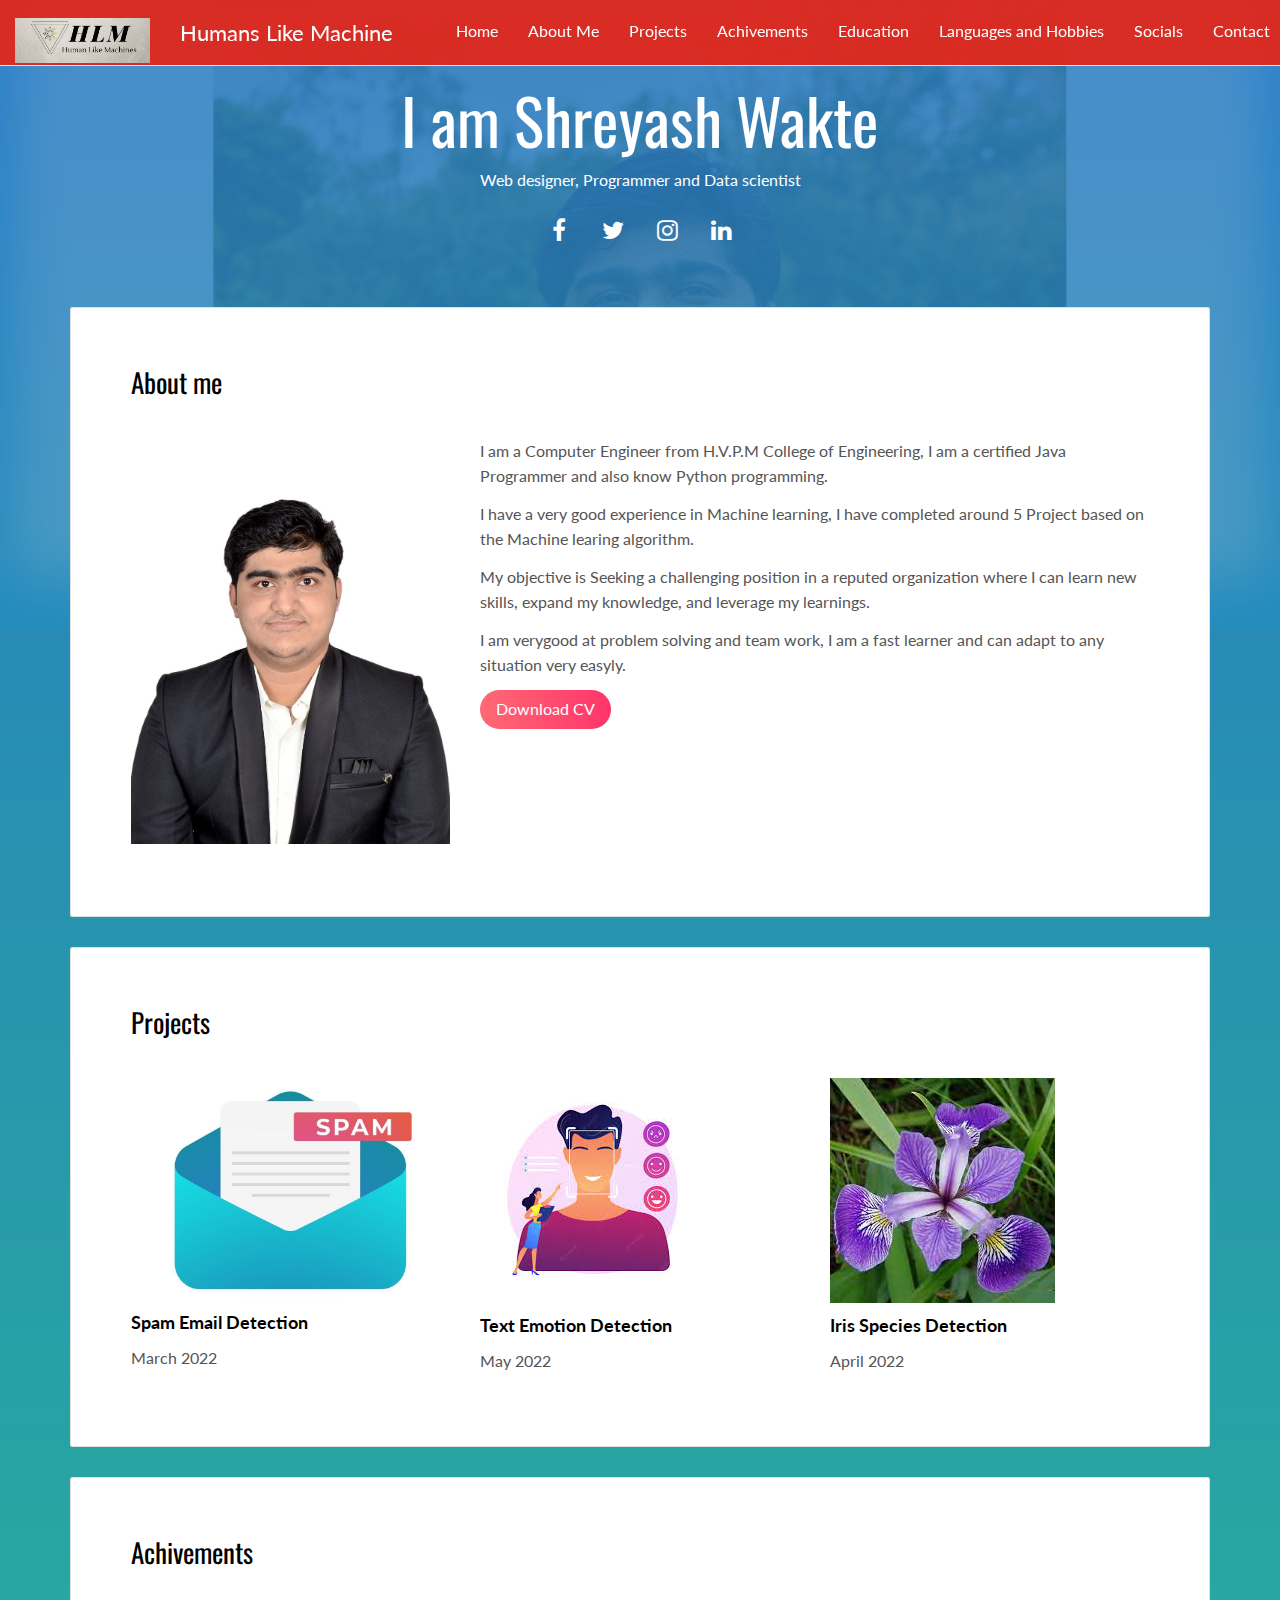
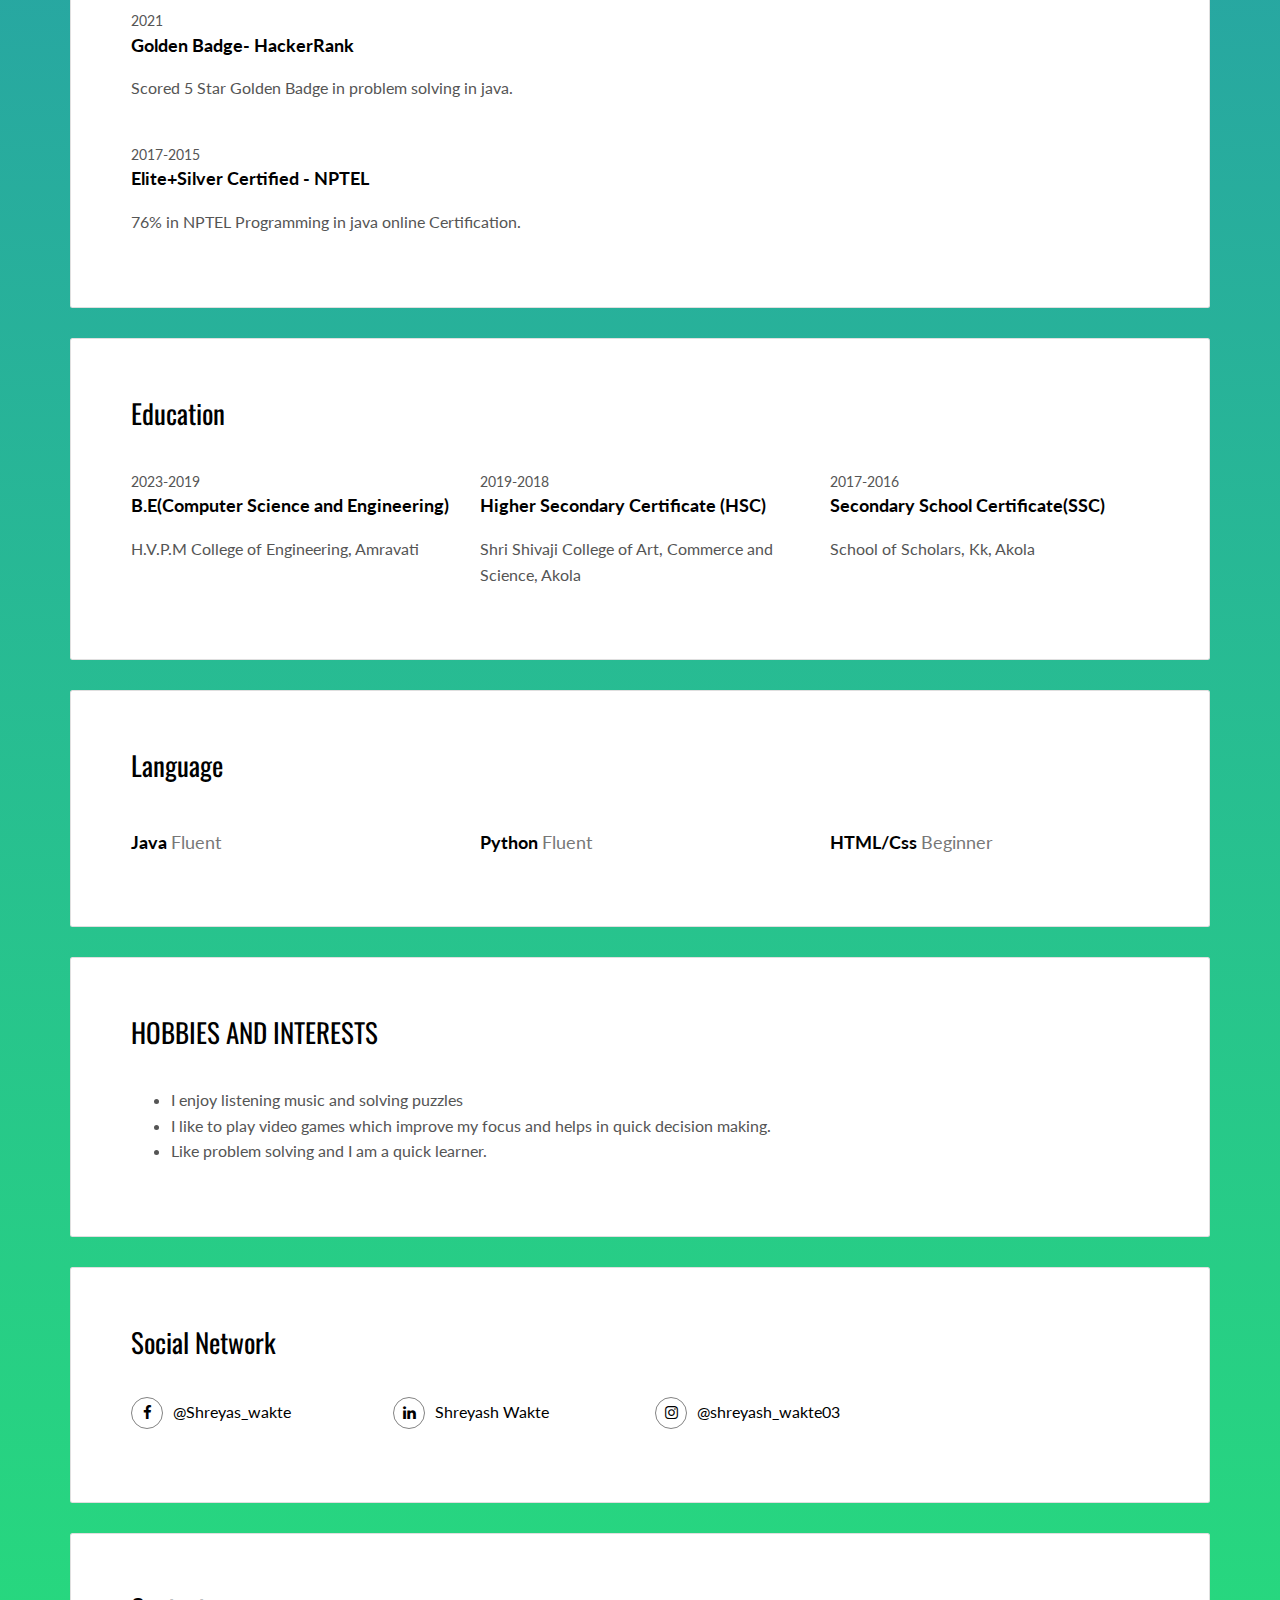
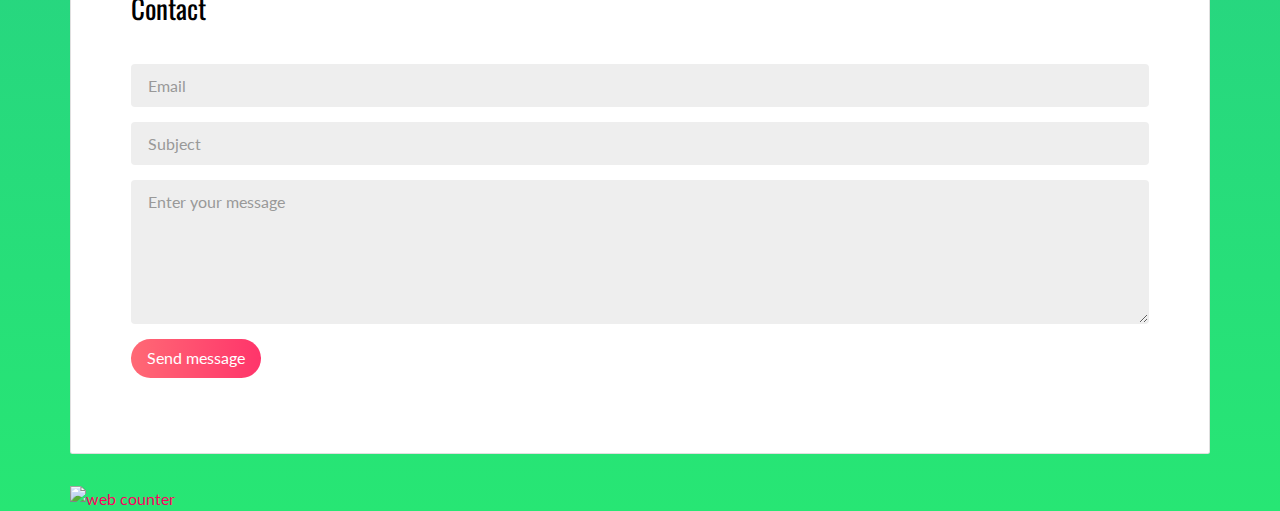
==== commit 7eaf5cca: "change 4" ====
--- a/index.html
+++ b/index.html
@@ -38,10 +38,13 @@
         <div class="collapse navbar-collapse" id="resNav">
             <ul class="nav navbar-nav navbar-right">
                 <li><a href="#">Home</a></li>
-                <li><a href="#">About Me</a></li>
-                <li><a href="#">Projects</a></li>
-                <li><a href="#">Socials</a></li>
-                <li><a href="#">Contact</a></li>
+                <li><a href="#aboutme">About Me</a></li>
+                <li><a href="#projects">Projects</a></li>
+                <li><a href="#achivement">Achivements</a></li>
+                <li><a href="#education">Education</a></li>
+                <li><a href="#language">Languages and Hobbies</a></li>
+                <li><a href="#social">Socials</a></li>
+                <li><a href="#contact">Contact</a></li>
             </ul>
         </div>
     </nav>
@@ -73,128 +76,138 @@
             <div class="row">
                 <div class="col-xs-12">
 
-                    <div class="card">
-                        <div class="card-block">
-                            <h2>About me</h2>
-                            <div class="row">
-                                <div class="col-md-4">
-                                    <p><img src="./img/passport photo.jpg" class="img-responsive" alt=""></p>
-                                </div>
-                                <div class="col-md-8">
-
-                                    <p>I am a Computer Engineer from H.V.P.M College of Engineering, I am a certified
-                                        Java Programmer and also know Python programming.</p>
-                                    <p>I have a very good experience in Machine learning, I have completed around 5
-                                        Project based on the Machine learing algorithm.</p>
-                                    <P>My objective is Seeking a challenging position in a reputed organization where I
-                                        can learn new skills, expand my knowledge, and leverage my learnings.</P>
-                                    <p>I am verygood at problem solving and team work, I am a fast learner and can adapt
-                                        to any situation very easyly.</p>
-                                    <a href="https://drive.google.com/file/d/1GK_mK7b2Mo3FjJV64gmvwVQy0Lo2Hx5N/view?usp=sharing"
-                                        download>
-                                        <button type="submit" class=" btn btn-primary" onclick="">Download CV</button>
-                                    </a>
-                                </div>
-                            </div>
-                        </div>
-                    </div>
-                    <div class="card">
-                        <div class="card-block">
-                            <h2>Projects</h2>
-                            <div class="row">
-                                <div class="col-md-4">
-                                    <img src="./img/spam-email-icon.jpg" class="img-responsive" alt="">
-                                    <h3 class="h5">Spam Email Detection</h3>
-                                    <p>March 2022</p>
-                                </div>
-                                <div class="col-md-4">
-                                    <img src="./img/images (3).jpg" class="img-responsive" alt="">
-                                    <h3 class="h5">Text Emotion Detection</h3>
-                                    <p>May 2022</p>
-                                </div>
-                                <div class="col-md-4">
-                                    <img src="./img/iris species.jpg" class="img-responsive" alt="">
-                                    <h3 class="h5">Iris Species Detection</h3>
-                                    <p>April 2022</p>
-                                </div>
-                            </div>
-                        </div>
-                    </div>
-                    <div class="card">
-                        <div class="card-block">
-                            <h2>Achivements</h2>
-                            <div class="work-experience">
-                                <small class="date">2021</small>
-                                <h3 class="h5 date-title">Golden Badge-
-                                    <a href="https://www.hackerrank.com/shreyash3wakte"
-                                        title="Create professionnal website">HackerRank</a>
-                                </h3>
-                                <p>Scored 5 Star Golden Badge in problem solving in java.</p>
-                            </div>
-
-                            <div class="work-experience">
-                                <small class="date">2017-2015</small>
-                                <h3 class="h5 date-title">Elite+Silver Certified - <a
-                                        href="https://archive.nptel.ac.in/noc/Ecertificate/?q=NPTEL21CS56S2309018303206179"
-                                        title="">NPTEL</a></h3>
-
-                                <p>76% in NPTEL Programming in java online
-                                    Certification.
-                                </p>
-                            </div>
-                        </div>
-                    </div>
-                    <div class="card">
-                        <div class="card-block">
-                            <h2>Education</h2>
-                            <div class="row">
-                                <div class="col-md-4">
-                                    <div class="education-experience">
-                                        <small class="date">2023-2019</small>
-                                        <h3 class="h5 date-title">B.E(Computer Science and Engineering)</h3>
-                                        <p>H.V.P.M College of Engineering, Amravati</p>
-                                    </div>
-
-                                </div>
-                                <div class="col-md-4">
-                                    <div class="education-experience">
-                                        <small class="date">2019-2018</small>
-                                        <h3 class="h5 date-title">Higher Secondary Certificate (HSC)</h3>
-                                        <p>Shri Shivaji College of Art, Commerce and Science, Akola</p>
-                                    </div>
-                                </div>
-                                <div class="col-md-4">
-                                    <div class="education-experience">
-                                        <small class="date">2017-2016</small>
-                                        <h3 class="h5 date-title">Secondary School Certificate(SSC)</h3>
-                                        <p>School of Scholars, Kk, Akola</p>
-                                    </div>
-                                </div>
-                            </div>
-                        </div>
-                    </div>
-                    <div class="card">
-                        <div class="card-block">
-                            <h2>Language</h2>
-                            <div class="row">
-                                <div class="col-md-4">
-                                    <div class="language-experience">
-                                        <h3 class="h5">Java <small>Fluent</small></h3>
-                                    </div>
-                                </div>
-                                <div class="col-md-4">
-                                    <div class="language-experience">
-                                        <h3 class="h5">Python <small>Fluent</small></h3>
-                                    </div>
-                                </div>
-                                <div class="col-md-4">
-                                    <div class="language-experience">
-                                        <h3 class="h5">HTML/Css <small>Beginner</small></h3>
-                                    </div>
-                                </div>
-                            </div>
-                        </div>
-                    </div>
+                    <section id="aboutme">
+                        <div class="card">
+                            <div class="card-block">
+                                <h2>About me</h2>
+                                <div class="row">
+                                    <div class="col-md-4">
+                                        <p><img src="./img/passport photo.jpg" class="img-responsive" alt=""></p>
+                                    </div>
+                                    <div class="col-md-8">
+    
+                                        <p>I am a Computer Engineer from H.V.P.M College of Engineering, I am a certified
+                                            Java Programmer and also know Python programming.</p>
+                                        <p>I have a very good experience in Machine learning, I have completed around 5
+                                            Project based on the Machine learing algorithm.</p>
+                                        <P>My objective is Seeking a challenging position in a reputed organization where I
+                                            can learn new skills, expand my knowledge, and leverage my learnings.</P>
+                                        <p>I am verygood at problem solving and team work, I am a fast learner and can adapt
+                                            to any situation very easyly.</p>
+                                        <a href="https://drive.google.com/file/d/1GK_mK7b2Mo3FjJV64gmvwVQy0Lo2Hx5N/view?usp=sharing"
+                                            download>
+                                            <button type="submit" class=" btn btn-primary" onclick="">Download CV</button>
+                                        </a>
+                                    </div>
+                                </div>
+                            </div>
+                        </div>
+                    </section>
+                    <section id="projects">
+                        <div class="card">
+                            <div class="card-block">
+                                <h2>Projects</h2>
+                                <div class="row">
+                                    <div class="col-md-4">
+                                        <img src="./img/spam-email-icon.jpg" class="img-responsive" alt="">
+                                        <h3 class="h5">Spam Email Detection</h3>
+                                        <p>March 2022</p>
+                                    </div>
+                                    <div class="col-md-4">
+                                        <img src="./img/images (3).jpg" class="img-responsive" alt="">
+                                        <h3 class="h5">Text Emotion Detection</h3>
+                                        <p>May 2022</p>
+                                    </div>
+                                    <div class="col-md-4">
+                                        <img src="./img/iris species.jpg" class="img-responsive" alt="">
+                                        <h3 class="h5">Iris Species Detection</h3>
+                                        <p>April 2022</p>
+                                    </div>
+                                </div>
+                            </div>
+                        </div>
+                    </section>
+                    <section id="achivement">
+                        <div class="card">
+                            <div class="card-block">
+                                <h2>Achivements</h2>
+                                <div class="work-experience">
+                                    <small class="date">2021</small>
+                                    <h3 class="h5 date-title">Golden Badge-
+                                        <a href="https://www.hackerrank.com/shreyash3wakte"
+                                            title="Create professionnal website">HackerRank</a>
+                                    </h3>
+                                    <p>Scored 5 Star Golden Badge in problem solving in java.</p>
+                                </div>
+    
+                                <div class="work-experience">
+                                    <small class="date">2017-2015</small>
+                                    <h3 class="h5 date-title">Elite+Silver Certified - <a
+                                            href="https://archive.nptel.ac.in/noc/Ecertificate/?q=NPTEL21CS56S2309018303206179"
+                                            title="">NPTEL</a></h3>
+    
+                                    <p>76% in NPTEL Programming in java online
+                                        Certification.
+                                    </p>
+                                </div>
+                            </div>
+                        </div>
+                    </section>
+                    <section id="education">
+                        <div class="card">
+                            <div class="card-block">
+                                <h2>Education</h2>
+                                <div class="row">
+                                    <div class="col-md-4">
+                                        <div class="education-experience">
+                                            <small class="date">2023-2019</small>
+                                            <h3 class="h5 date-title">B.E(Computer Science and Engineering)</h3>
+                                            <p>H.V.P.M College of Engineering, Amravati</p>
+                                        </div>
+    
+                                    </div>
+                                    <div class="col-md-4">
+                                        <div class="education-experience">
+                                            <small class="date">2019-2018</small>
+                                            <h3 class="h5 date-title">Higher Secondary Certificate (HSC)</h3>
+                                            <p>Shri Shivaji College of Art, Commerce and Science, Akola</p>
+                                        </div>
+                                    </div>
+                                    <div class="col-md-4">
+                                        <div class="education-experience">
+                                            <small class="date">2017-2016</small>
+                                            <h3 class="h5 date-title">Secondary School Certificate(SSC)</h3>
+                                            <p>School of Scholars, Kk, Akola</p>
+                                        </div>
+                                    </div>
+                                </div>
+                            </div>
+                        </div>
+                    </section>
+                    <section id="language">
+                        <div class="card">
+                            <div class="card-block">
+                                <h2>Language</h2>
+                                <div class="row">
+                                    <div class="col-md-4">
+                                        <div class="language-experience">
+                                            <h3 class="h5">Java <small>Fluent</small></h3>
+                                        </div>
+                                    </div>
+                                    <div class="col-md-4">
+                                        <div class="language-experience">
+                                            <h3 class="h5">Python <small>Fluent</small></h3>
+                                        </div>
+                                    </div>
+                                    <div class="col-md-4">
+                                        <div class="language-experience">
+                                            <h3 class="h5">HTML/Css <small>Beginner</small></h3>
+                                        </div>
+                                    </div>
+                                </div>
+                            </div>
+                        </div>
+                    </section>
                     <div class="card">
                         <div class="card-block">
                             <h2>HOBBIES AND INTERESTS</h2>
@@ -206,48 +219,52 @@
                             </ul>
                         </div>
                     </div>
-                    <div class="card">
-                        <div class="card-block">
-                            <h2>Social Network</h2>
-                            <div class="row">
-                                <div class="col-md-3">
-                                    <p class="social-buttons"><a href="https://twitter.com/" title=""><span
-                                                class="social-round-icon fa-icon"><i
-                                                    class="fa fa-facebook"></i></span>@Shreyas_wakte</a></p>
-                                </div>
-                                <div class="col-md-3">
-                                    <p class="social-buttons"><a
-                                            href="https://www.linkedin.com/in/shreyash-wakte-8a5170222/" title=""><span
-                                                class="social-round-icon fa-icon"><i
-                                                    class="fa fa-linkedin"></i></span>Shreyash Wakte</a></p>
-                                </div>
-                                <div class="col-md-3">
-                                    <p class="social-buttons"><a href="https://dribbble.com/" title=""><span
-                                                class="social-round-icon fa-icon"><i
-                                                    class="fa fa-instagram"></i></span>@shreyash_wakte03</a></p>
-                                </div>
-                            </div>
-                        </div>
-                    </div>
-                    <div class="card">
-                        <div class="card-block">
-                            <h2>Contact</h2>
-                            <form action="" class="reveal-content">
-                                <div class="form-group">
-                                    <input type="email" class="form-control" id="email" placeholder="Email">
-                                </div>
-                                <div class="form-group">
-                                    <input type="text" class="form-control" id="subject" placeholder="Subject">
-                                </div>
-                                <div class="form-group">
-                                    <textarea class="form-control" rows="5" placeholder="Enter your message"></textarea>
-                                </div>
-                                <div class="form-group">
-                                    <button type="submit" class=" btn btn-primary">Send message</button>
-                                </div>
-                            </form>
-                        </div>
-                    </div>
+                    <section id="social">
+                        <div class="card">
+                            <div class="card-block">
+                                <h2>Social Network</h2>
+                                <div class="row">
+                                    <div class="col-md-3">
+                                        <p class="social-buttons"><a href="https://twitter.com/" title=""><span
+                                                    class="social-round-icon fa-icon"><i
+                                                        class="fa fa-facebook"></i></span>@Shreyas_wakte</a></p>
+                                    </div>
+                                    <div class="col-md-3">
+                                        <p class="social-buttons"><a
+                                                href="https://www.linkedin.com/in/shreyash-wakte-8a5170222/" title=""><span
+                                                    class="social-round-icon fa-icon"><i
+                                                        class="fa fa-linkedin"></i></span>Shreyash Wakte</a></p>
+                                    </div>
+                                    <div class="col-md-3">
+                                        <p class="social-buttons"><a href="https://dribbble.com/" title=""><span
+                                                    class="social-round-icon fa-icon"><i
+                                                        class="fa fa-instagram"></i></span>@shreyash_wakte03</a></p>
+                                    </div>
+                                </div>
+                            </div>
+                        </div>
+                    </section>
+                    <section id="contact">
+                        <div class="card">
+                            <div class="card-block">
+                                <h2>Contact</h2>
+                                <form action="" class="reveal-content">
+                                    <div class="form-group">
+                                        <input type="email" class="form-control" id="email" placeholder="Email">
+                                    </div>
+                                    <div class="form-group">
+                                        <input type="text" class="form-control" id="subject" placeholder="Subject">
+                                    </div>
+                                    <div class="form-group">
+                                        <textarea class="form-control" rows="5" placeholder="Enter your message"></textarea>
+                                    </div>
+                                    <div class="form-group">
+                                        <button type="submit" class=" btn btn-primary">Send message</button>
+                                    </div>
+                                </form>
+                            </div>
+                        </div>
+                    </section>
                 </div>
             </div>
             <a href="https://www.hitwebcounter.com" target="_blank">
--- a/style.css
+++ b/style.css
@@ -5704,7 +5704,7 @@
     left: 0;
     right: 0;
     bottom: 30%;
-    box-shadow: inset 0 -40px 60px 10px #ff0060
+    box-shadow: inset 0 -40px 60px 10px rgb(9, 146, 231)
 }
 
 .card {
